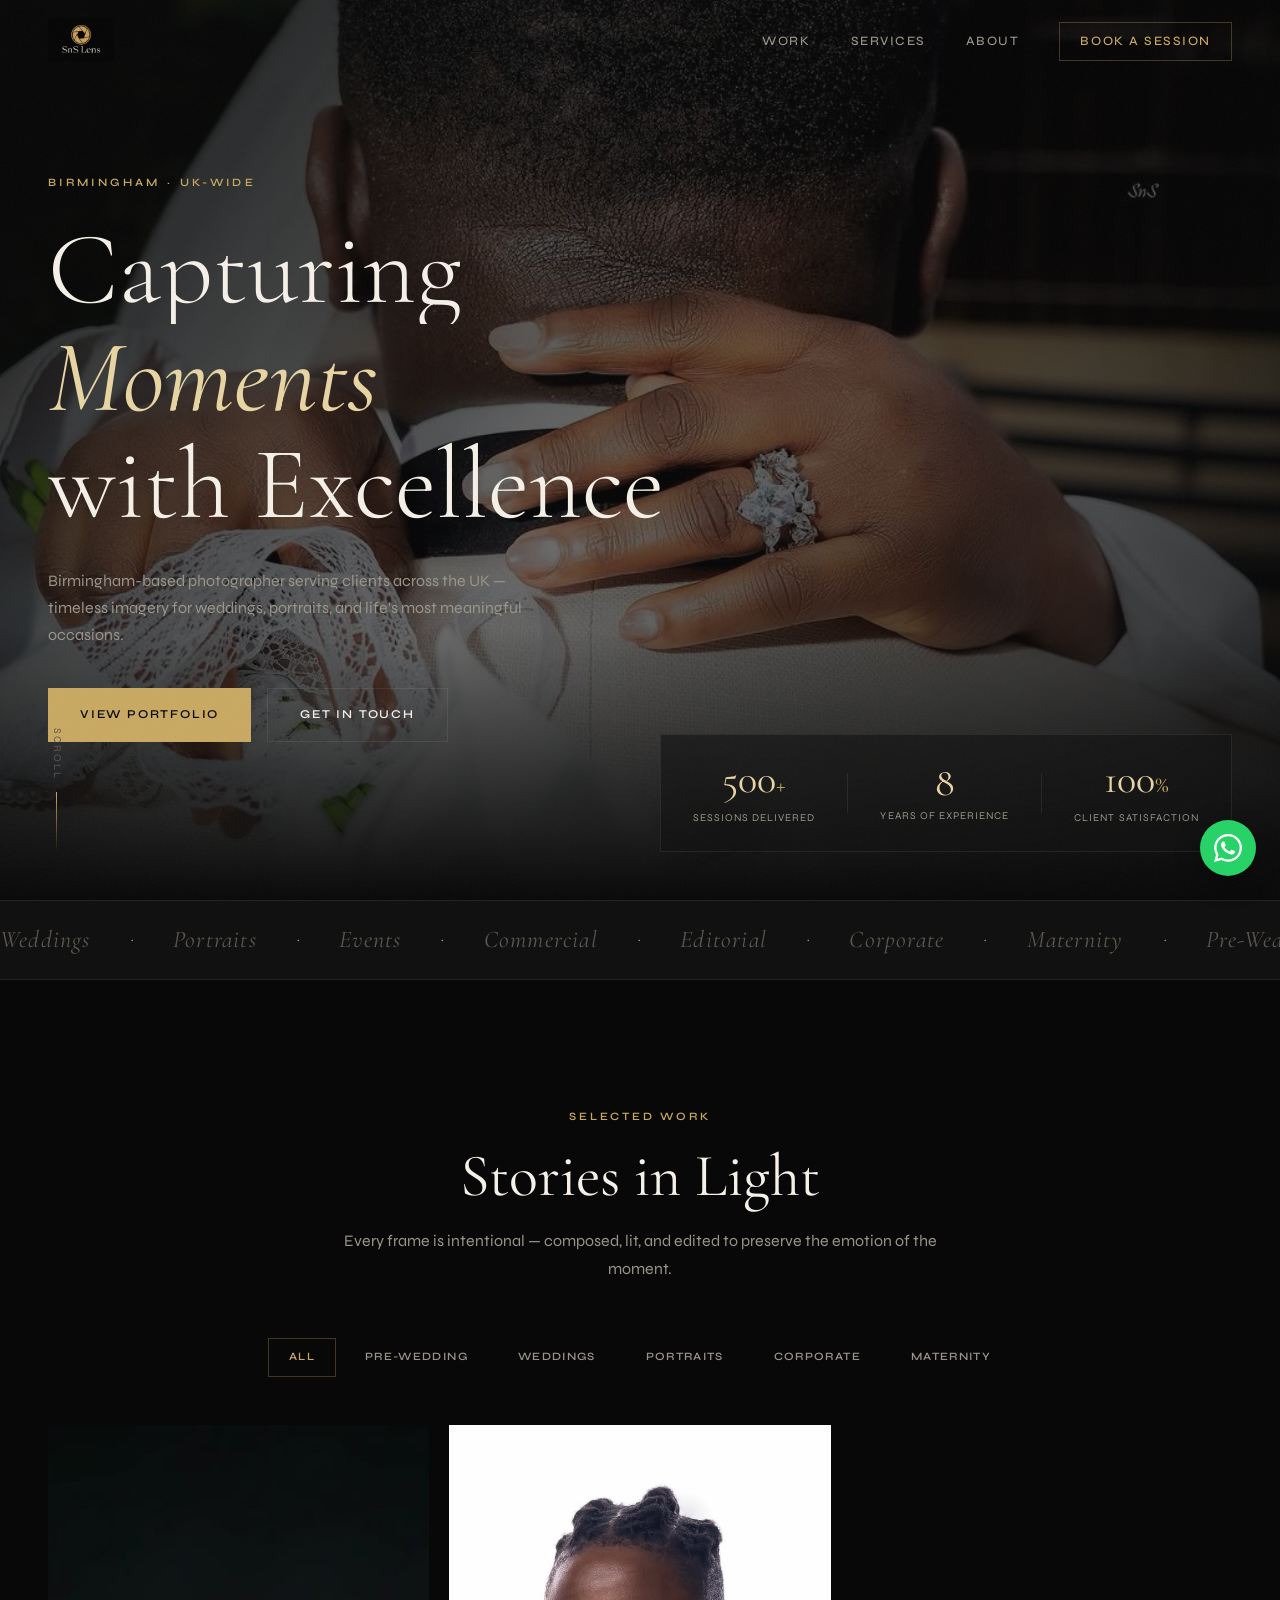
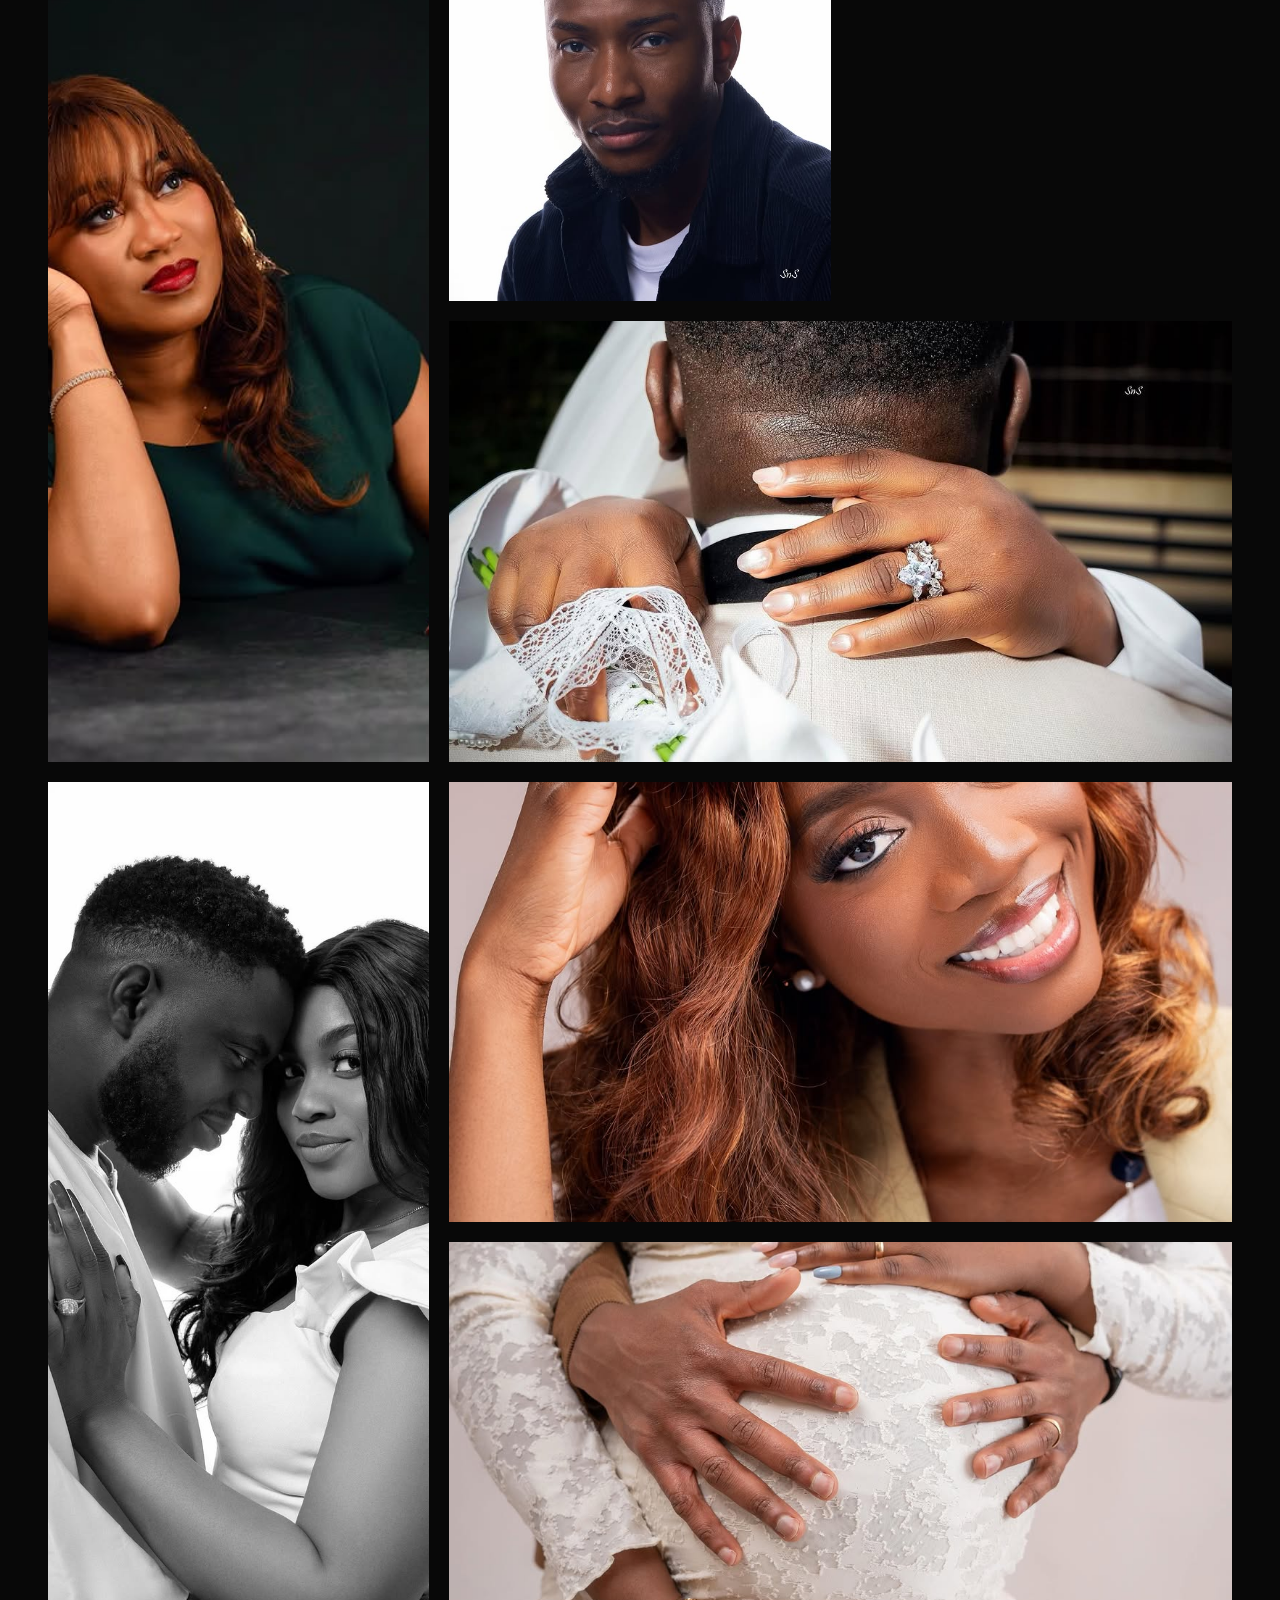
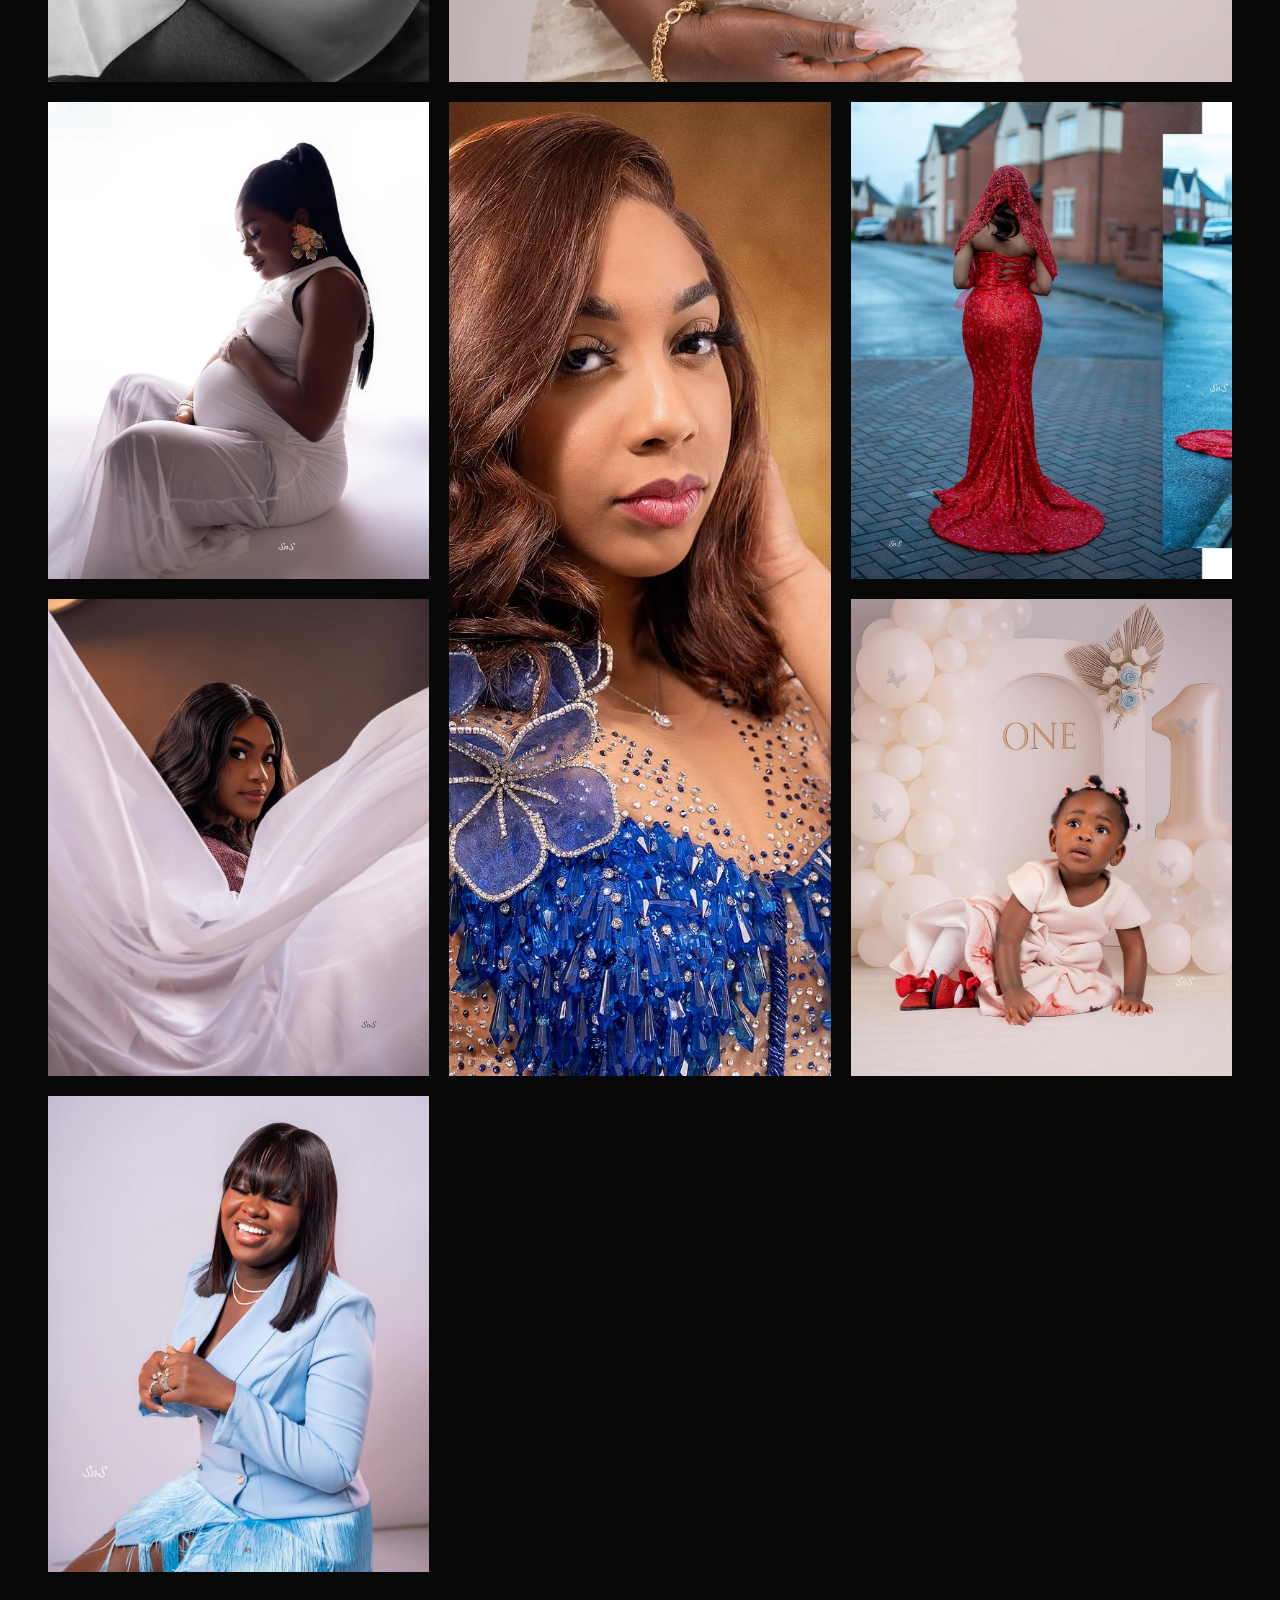
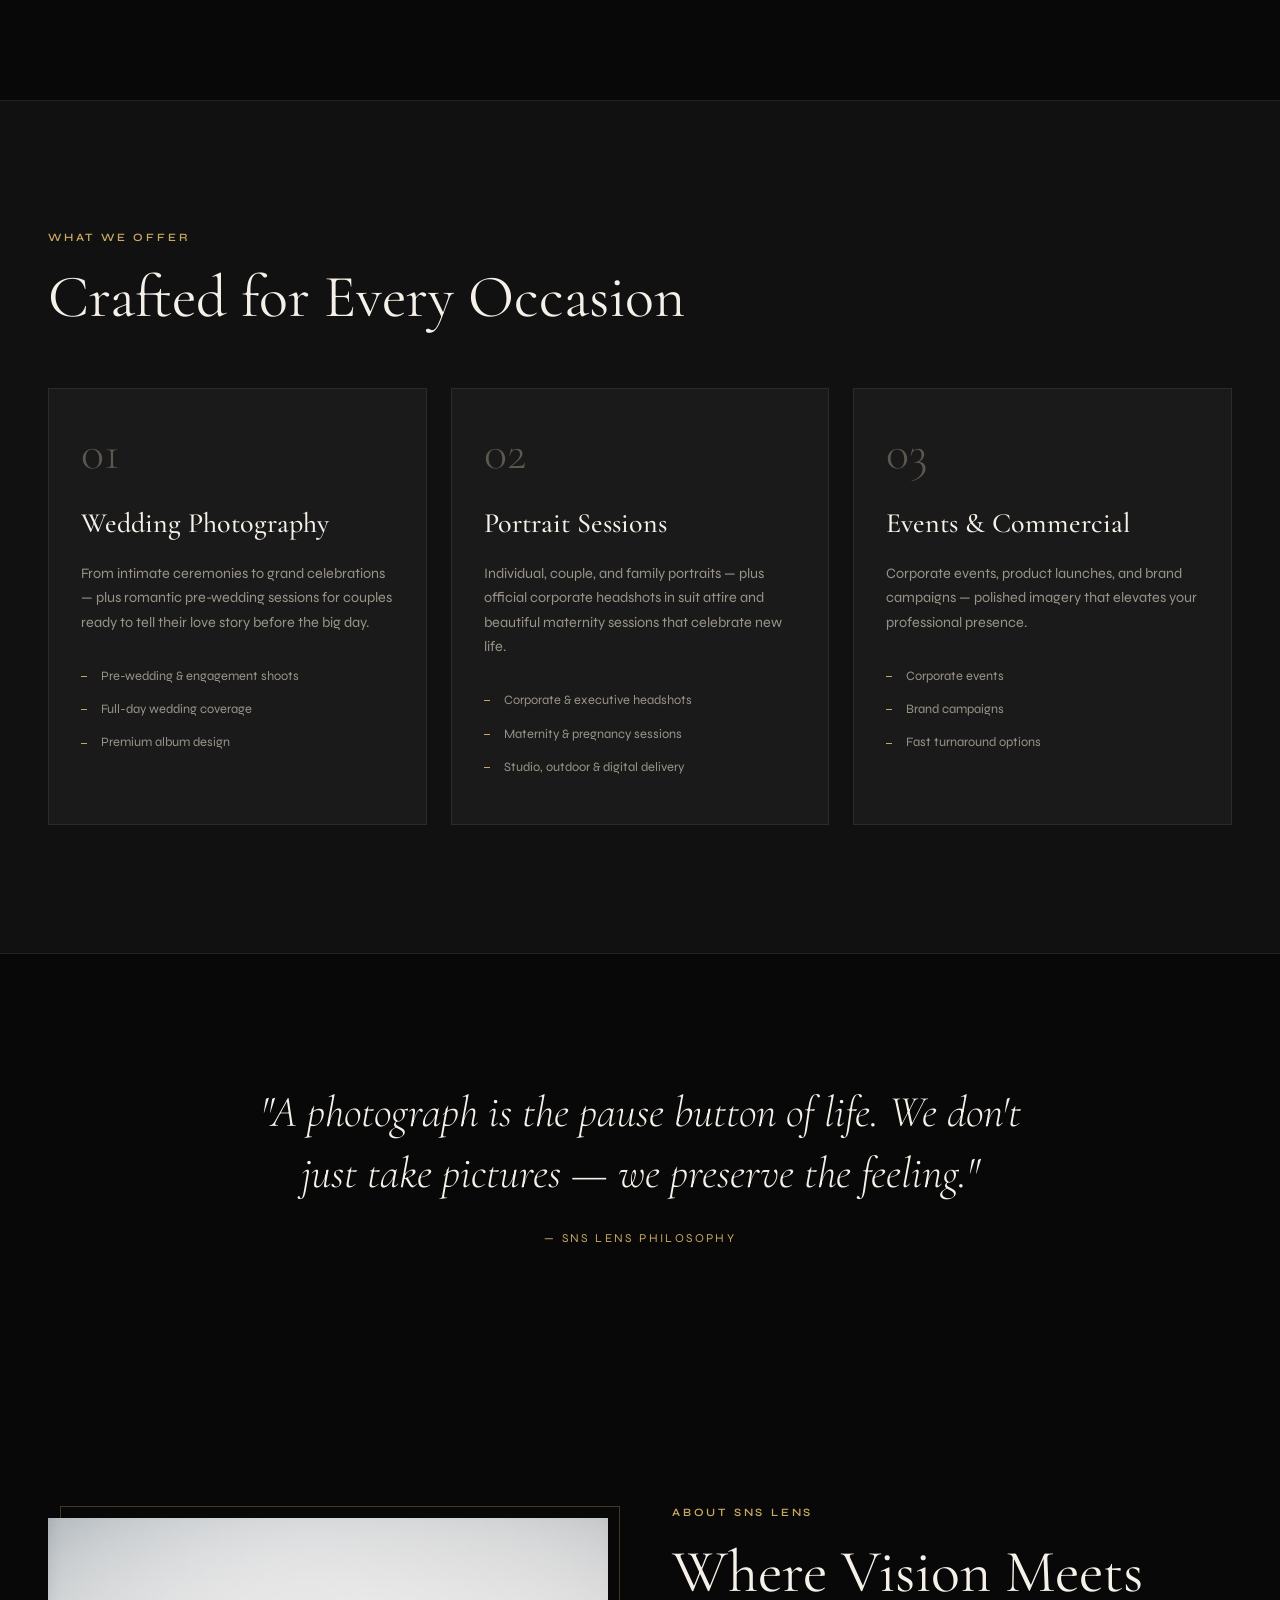
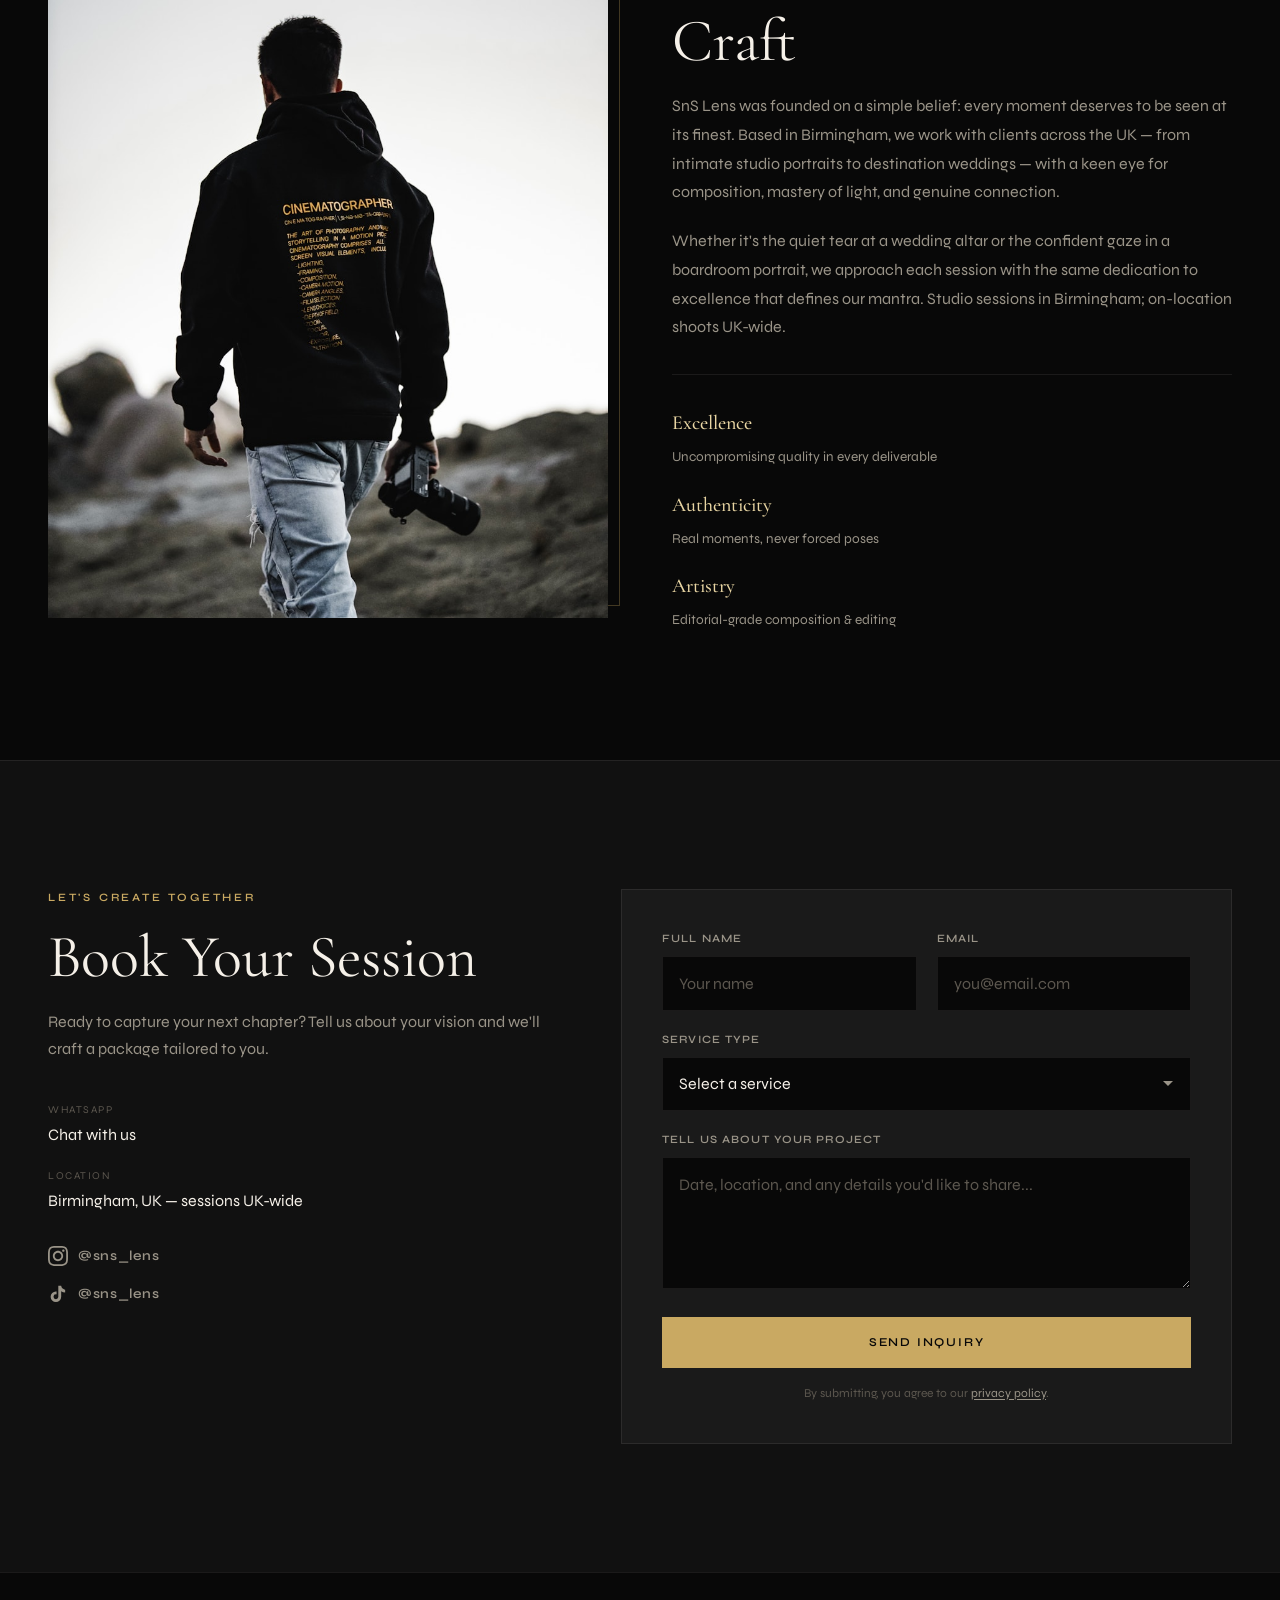
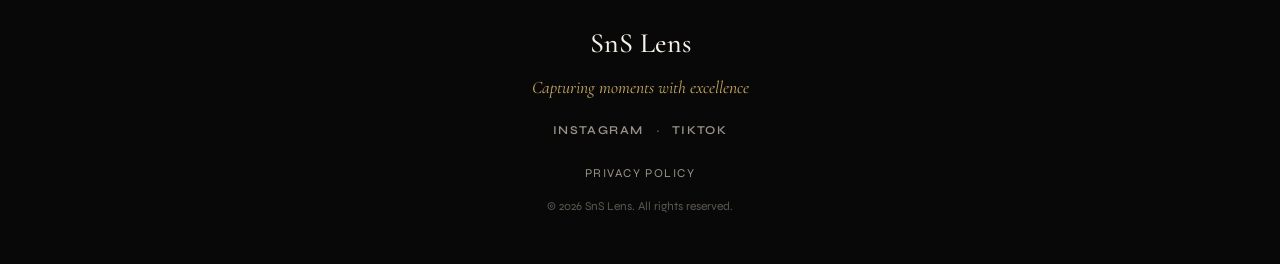
==== index.html @ e46bdf49 "Remove display email and send enquiries to two Gmail addresses. Co-authored-by: Cursor <cursoragent@" ====
<!DOCTYPE html>
<html lang="en">
<head>
  <meta charset="UTF-8" />
  <meta name="viewport" content="width=device-width, initial-scale=1.0" />
  <meta name="description" content="SnS Lens — Birmingham photographer serving clients UK-wide. Weddings, portraits, corporate headshots, maternity, and pre-wedding photography." />
  <title>SnS Lens | Birmingham &amp; UK-Wide Photography</title>
  <link rel="canonical" href="https://snslens.samokuneye.com/" />
  <link rel="icon" href="images/favicon.svg" type="image/svg+xml" />
  <link rel="icon" href="images/favicon.jpg" type="image/jpeg" sizes="32x32" />
  <link rel="apple-touch-icon" href="images/apple-touch-icon.png" />
  <meta property="og:type" content="website" />
  <meta property="og:url" content="https://snslens.samokuneye.com/" />
  <meta property="og:site_name" content="SnS Lens" />
  <meta property="og:title" content="SnS Lens | Birmingham &amp; UK-Wide Photography" />
  <meta property="og:description" content="Capturing moments with excellence. Professional wedding, portrait, corporate, and maternity photography in Birmingham and across the UK." />
  <meta property="og:image" content="https://snslens.samokuneye.com/images/portfolio/10-engagement.jpg" />
  <meta property="og:image:alt" content="Engaged couple pre-wedding session by SnS Lens" />
  <meta name="twitter:card" content="summary_large_image" />
  <meta name="twitter:title" content="SnS Lens | Birmingham &amp; UK-Wide Photography" />
  <meta name="twitter:description" content="Capturing moments with excellence. Professional photography in Birmingham and across the UK." />
  <meta name="twitter:image" content="https://snslens.samokuneye.com/images/portfolio/10-engagement.jpg" />
  <meta name="sns-whatsapp" content="447404599874" />
  <link rel="preconnect" href="https://fonts.googleapis.com" />
  <link rel="preconnect" href="https://fonts.gstatic.com" crossorigin />
  <link href="https://fonts.googleapis.com/css2?family=Cormorant+Garamond:ital,wght@0,300;0,400;0,500;0,600;1,400;1,500&family=Syne:wght@400;500;600;700&display=swap" rel="stylesheet" />
  <link rel="stylesheet" href="css/styles.css" />
</head>
<body>
  <div class="grain" aria-hidden="true"></div>
  <div class="cursor-glow" aria-hidden="true"></div>

  <header class="site-header" id="top">
    <nav class="nav" aria-label="Main navigation">
      <a href="#top" class="logo" aria-label="SnS Lens home">
        <img src="images/brand/logo.png" alt="SnS Lens" class="logo-img" width="140" height="44" />
      </a>

      <button class="nav-toggle" aria-label="Toggle menu" aria-expanded="false">
        <span></span>
        <span></span>
      </button>

      <ul class="nav-links">
        <li><a href="#work">Work</a></li>
        <li><a href="#services">Services</a></li>
        <li><a href="#about">About</a></li>
        <li><a href="#contact" class="nav-cta">Book a Session</a></li>
      </ul>
    </nav>
  </header>

  <main>
    <section class="hero" aria-labelledby="hero-heading">
      <div class="hero-bg">
        <img
          src="images/portfolio/10-engagement.jpg"
          alt=""
          class="hero-image"
          fetchpriority="high"
        />
        <div class="hero-overlay"></div>
      </div>

      <div class="hero-content">
        <p class="hero-eyebrow reveal">Birmingham · UK-Wide</p>
        <h1 id="hero-heading" class="hero-title reveal">
          <span class="hero-line">Capturing</span>
          <span class="hero-line hero-line--accent">Moments</span>
          <span class="hero-line">with Excellence</span>
        </h1>
        <p class="hero-sub reveal">
          Birmingham-based photographer serving clients across the UK — timeless imagery for weddings, portraits, and life's most meaningful occasions.
        </p>
        <div class="hero-actions reveal">
          <a href="#work" class="btn btn-primary">View Portfolio</a>
          <a href="#contact" class="btn btn-ghost">Get in Touch</a>
        </div>
      </div>

      <div class="hero-scroll" aria-hidden="true">
        <span>Scroll</span>
        <div class="scroll-line"></div>
      </div>

      <aside class="hero-stats reveal" aria-label="Studio highlights">
        <div class="stat">
          <span class="stat-number" data-count="500">0</span><span class="stat-suffix">+</span>
          <span class="stat-label">Sessions Delivered</span>
        </div>
        <div class="stat-divider"></div>
        <div class="stat">
          <span class="stat-number" data-count="8">0</span>
          <span class="stat-label">Years of Experience</span>
        </div>
        <div class="stat-divider"></div>
        <div class="stat">
          <span class="stat-number" data-count="100">0</span><span class="stat-suffix">%</span>
          <span class="stat-label">Client Satisfaction</span>
        </div>
      </aside>
    </section>

    <section class="marquee" aria-hidden="true">
      <div class="marquee-track">
        <span>Weddings</span><span class="marquee-dot">◆</span>
        <span>Portraits</span><span class="marquee-dot">◆</span>
        <span>Events</span><span class="marquee-dot">◆</span>
        <span>Commercial</span><span class="marquee-dot">◆</span>
        <span>Editorial</span><span class="marquee-dot">◆</span>
        <span>Corporate</span><span class="marquee-dot">◆</span>
        <span>Maternity</span><span class="marquee-dot">◆</span>
        <span>Pre-Wedding</span><span class="marquee-dot">◆</span>
        <span>Weddings</span><span class="marquee-dot">◆</span>
        <span>Portraits</span><span class="marquee-dot">◆</span>
        <span>Events</span><span class="marquee-dot">◆</span>
        <span>Commercial</span><span class="marquee-dot">◆</span>
        <span>Editorial</span><span class="marquee-dot">◆</span>
        <span>Corporate</span><span class="marquee-dot">◆</span>
        <span>Maternity</span><span class="marquee-dot">◆</span>
        <span>Pre-Wedding</span><span class="marquee-dot">◆</span>
      </div>
    </section>

    <section class="work" id="work" aria-labelledby="work-heading">
      <div class="section-header">
        <p class="section-eyebrow reveal">Selected Work</p>
        <h2 id="work-heading" class="section-title reveal">Stories in Light</h2>
        <p class="section-desc reveal">
          Every frame is intentional — composed, lit, and edited to preserve the emotion of the moment.
        </p>
      </div>

      <div class="gallery-filters reveal" role="tablist" aria-label="Filter gallery">
        <button class="filter-btn active" data-filter="all" role="tab" aria-selected="true">All</button>
        <button class="filter-btn" data-filter="prewedding" role="tab" aria-selected="false">Pre-Wedding</button>
        <button class="filter-btn" data-filter="wedding" role="tab" aria-selected="false">Weddings</button>
        <button class="filter-btn" data-filter="portrait" role="tab" aria-selected="false">Portraits</button>
        <button class="filter-btn" data-filter="corporate" role="tab" aria-selected="false">Corporate</button>
        <button class="filter-btn" data-filter="maternity" role="tab" aria-selected="false">Maternity</button>
      </div>

      <div class="gallery">
        <article class="gallery-item gallery-item--tall reveal" data-category="portrait">
          <img src="images/portfolio/12-jgorgeous.jpg" alt="@j.gorgeous portrait photoshoot by SnS Lens" loading="lazy" />
          <div class="gallery-caption">
            <span class="gallery-category">Portrait</span>
            <h3>Beauty Unleashed</h3>
          </div>
        </article>
        <article class="gallery-item reveal" data-category="portrait">
          <img src="images/portfolio/13-dec31-portrait.jpg" alt="Quiet confidence portrait by SnS Lens" loading="lazy" />
          <div class="gallery-caption">
            <span class="gallery-category">Portrait</span>
            <h3>Quiet Confidence</h3>
          </div>
        </article>
        <article class="gallery-item gallery-item--wide reveal" data-category="prewedding">
          <img src="images/portfolio/10-engagement.jpg" alt="Engaged couple pre-wedding session by SnS Lens" loading="lazy" />
          <div class="gallery-caption">
            <span class="gallery-category">Pre-Wedding</span>
            <h3>Together Forever</h3>
          </div>
        </article>
        <article class="gallery-item gallery-item--tall reveal" data-category="wedding">
          <img src="images/portfolio/02-anniversary.jpg" alt="Couple anniversary portrait by SnS Lens" loading="lazy" />
          <div class="gallery-caption">
            <span class="gallery-category">Wedding</span>
            <h3>The Ajiboyes</h3>
          </div>
        </article>
        <article class="gallery-item gallery-item--wide reveal" data-category="corporate">
          <img src="images/portfolio/05-corporate.jpg" alt="Corporate portrait shoot in formal suit attire" loading="lazy" />
          <div class="gallery-caption">
            <span class="gallery-category">Corporate</span>
            <h3>Yemi Laja — Corporate</h3>
          </div>
        </article>
        <article class="gallery-item gallery-item--wide reveal" data-category="maternity">
          <img src="images/portfolio/01-maternity.jpg" alt="Pregnancy maternity portrait session" loading="lazy" />
          <div class="gallery-caption">
            <span class="gallery-category">Maternity</span>
            <h3>A Precious Blessing</h3>
          </div>
        </article>
        <article class="gallery-item reveal" data-category="maternity">
          <img src="images/portfolio/08-maternity.jpg" alt="Maternity bump portrait in studio" loading="lazy" />
          <div class="gallery-caption">
            <span class="gallery-category">Maternity</span>
            <h3>Growing Love</h3>
          </div>
        </article>
        <article class="gallery-item gallery-item--tall reveal" data-category="portrait">
          <img src="images/portfolio/07-portrait.jpg" alt="Elegant portrait session by SnS Lens" loading="lazy" />
          <div class="gallery-caption">
            <span class="gallery-category">Portrait</span>
            <h3>Elegance</h3>
          </div>
        </article>
        <article class="gallery-item reveal" data-category="portrait">
          <img src="images/portfolio/09-portrait.jpg" alt="Timeless portrait in colour and style" loading="lazy" />
          <div class="gallery-caption">
            <span class="gallery-category">Portrait</span>
            <h3>Timeless Elegance</h3>
          </div>
        </article>
        <article class="gallery-item reveal" data-category="portrait">
          <img src="images/portfolio/04-birthday.jpg" alt="Birthday portrait photoshoot" loading="lazy" />
          <div class="gallery-caption">
            <span class="gallery-category">Portrait</span>
            <h3>Birthday Glow</h3>
          </div>
        </article>
        <article class="gallery-item reveal" data-category="portrait">
          <img src="images/portfolio/06-birthday.jpg" alt="Children birthday portrait session" loading="lazy" />
          <div class="gallery-caption">
            <span class="gallery-category">Portrait</span>
            <h3>Little One</h3>
          </div>
        </article>
        <article class="gallery-item reveal" data-category="portrait">
          <img src="images/portfolio/11-portrait.jpg" alt="Birthday portrait of a beautiful woman" loading="lazy" />
          <div class="gallery-caption">
            <span class="gallery-category">Portrait</span>
            <h3>Celebration</h3>
          </div>
        </article>
      </div>
    </section>

    <section class="services" id="services" aria-labelledby="services-heading">
      <div class="services-inner">
        <div class="section-header section-header--left">
          <p class="section-eyebrow reveal">What We Offer</p>
          <h2 id="services-heading" class="section-title reveal">Crafted for Every Occasion</h2>
        </div>

        <div class="services-grid">
          <article class="service-card reveal">
            <span class="service-number">01</span>
            <h3>Wedding Photography</h3>
            <p>From intimate ceremonies to grand celebrations — plus romantic pre-wedding sessions for couples ready to tell their love story before the big day.</p>
            <ul class="service-features">
              <li>Pre-wedding &amp; engagement shoots</li>
              <li>Full-day wedding coverage</li>
              <li>Premium album design</li>
            </ul>
          </article>
          <article class="service-card reveal">
            <span class="service-number">02</span>
            <h3>Portrait Sessions</h3>
            <p>Individual, couple, and family portraits — plus official corporate headshots in suit attire and beautiful maternity sessions that celebrate new life.</p>
            <ul class="service-features">
              <li>Corporate & executive headshots</li>
              <li>Maternity & pregnancy sessions</li>
              <li>Studio, outdoor & digital delivery</li>
            </ul>
          </article>
          <article class="service-card reveal">
            <span class="service-number">03</span>
            <h3>Events & Commercial</h3>
            <p>Corporate events, product launches, and brand campaigns — polished imagery that elevates your professional presence.</p>
            <ul class="service-features">
              <li>Corporate events</li>
              <li>Brand campaigns</li>
              <li>Fast turnaround options</li>
            </ul>
          </article>
        </div>
      </div>
    </section>

    <section class="quote" aria-label="Brand philosophy">
      <blockquote class="quote-block reveal">
        <p>"A photograph is the pause button of life. We don't just take pictures — we preserve the feeling."</p>
        <footer>— SnS Lens Philosophy</footer>
      </blockquote>
    </section>

    <section class="about" id="about" aria-labelledby="about-heading">
      <div class="about-grid">
        <div class="about-image reveal">
          <img src="images/about-photographer.jpg" alt="Black photographer at work with a professional camera" loading="lazy" />
          <div class="about-image-frame"></div>
        </div>
        <div class="about-content">
          <p class="section-eyebrow reveal">About SnS Lens</p>
          <h2 id="about-heading" class="section-title reveal">Where Vision Meets Craft</h2>
          <p class="about-text reveal">
            SnS Lens was founded on a simple belief: every moment deserves to be seen at its finest. Based in Birmingham, we work with clients across the UK — from intimate studio portraits to destination weddings — with a keen eye for composition, mastery of light, and genuine connection.
          </p>
          <p class="about-text reveal">
            Whether it's the quiet tear at a wedding altar or the confident gaze in a boardroom portrait, we approach each session with the same dedication to excellence that defines our mantra. Studio sessions in Birmingham; on-location shoots UK-wide.
          </p>
          <div class="about-values reveal">
            <div class="value">
              <strong>Excellence</strong>
              <span>Uncompromising quality in every deliverable</span>
            </div>
            <div class="value">
              <strong>Authenticity</strong>
              <span>Real moments, never forced poses</span>
            </div>
            <div class="value">
              <strong>Artistry</strong>
              <span>Editorial-grade composition & editing</span>
            </div>
          </div>
        </div>
      </div>
    </section>

    <section class="contact" id="contact" aria-labelledby="contact-heading">
      <div class="contact-inner">
        <div class="contact-info">
          <p class="section-eyebrow reveal">Let's Create Together</p>
          <h2 id="contact-heading" class="section-title reveal">Book Your Session</h2>
          <p class="contact-desc reveal">
            Ready to capture your next chapter? Tell us about your vision and we'll craft a package tailored to you.
          </p>

          <div class="contact-details reveal">
            <a href="#" class="contact-link contact-link--whatsapp" id="contact-whatsapp" hidden>
              <span class="contact-link-label">WhatsApp</span>
              <span>Chat with us</span>
            </a>
            <div class="contact-link">
              <span class="contact-link-label">Location</span>
              <span>Birmingham, UK — sessions UK-wide</span>
            </div>
          </div>

          <div class="social-links reveal">
            <a href="https://www.instagram.com/sns_lens?igsh=Z2hrNjRmMmFveDJs&utm_source=qr" target="_blank" rel="noopener noreferrer" aria-label="Follow SnS Lens on Instagram @sns_lens">
              <svg class="social-icon" viewBox="0 0 24 24" aria-hidden="true"><path fill="currentColor" d="M12 2.163c3.204 0 3.584.012 4.85.07 3.252.148 4.771 1.691 4.919 4.919.058 1.265.069 1.645.069 4.849 0 3.205-.012 3.584-.069 4.849-.149 3.225-1.664 4.771-4.919 4.919-1.266.058-1.644.07-4.85.07-3.204 0-3.584-.012-4.849-.07-3.26-.149-4.771-1.699-4.919-4.92-.058-1.265-.07-1.644-.07-4.849 0-3.204.013-3.583.07-4.849.149-3.227 1.664-4.771 4.919-4.919 1.266-.057 1.645-.069 4.849-.069zm0-2.163c-3.259 0-3.667.014-4.947.072-4.358.2-6.78 2.618-6.98 6.98-.059 1.281-.073 1.689-.073 4.948 0 3.259.014 3.668.072 4.948.2 4.358 2.618 6.78 6.98 6.98 1.281.058 1.689.072 4.948.072 3.259 0 3.668-.014 4.948-.072 4.354-.2 6.782-2.618 6.979-6.98.059-1.28.073-1.689.073-4.948 0-3.259-.014-3.667-.072-4.947-.196-4.354-2.617-6.78-6.979-6.98-1.281-.059-1.69-.073-4.949-.073zm0 5.838c-3.403 0-6.162 2.759-6.162 6.162s2.759 6.163 6.162 6.163 6.162-2.759 6.162-6.163c0-3.403-2.759-6.162-6.162-6.162zm0 10.162c-2.209 0-4-1.79-4-4 0-2.209 1.791-4 4-4s4 1.791 4 4c0 2.21-1.791 4-4 4zm6.406-11.845c-.796 0-1.441.645-1.441 1.44s.645 1.44 1.441 1.44c.795 0 1.439-.645 1.439-1.44s-.644-1.44-1.439-1.44z"/></svg>
              @sns_lens
            </a>
            <a href="https://www.tiktok.com/@sns_lens?_r=1&_t=ZN-974JY7lUpfy" target="_blank" rel="noopener noreferrer" aria-label="Follow SnS Lens on TikTok @sns_lens">
              <svg class="social-icon" viewBox="0 0 24 24" aria-hidden="true"><path fill="currentColor" d="M19.59 6.69a4.83 4.83 0 0 1-3.77-4.25V2h-3.45v13.67a2.89 2.89 0 0 1-2.88 2.5 2.89 2.89 0 0 1-2.89-2.89 2.89 2.89 0 0 1 2.89-2.89c.28 0 .54.04.79.1V9.01a6.27 6.27 0 0 0-.79-.05 6.34 6.34 0 0 0-6.34 6.34 6.34 6.34 0 0 0 6.34 6.34 6.34 6.34 0 0 0 6.33-6.34V8.69a8.16 8.16 0 0 0 4.77 1.52V6.76a4.85 4.85 0 0 1-1-.07z"/></svg>
              @sns_lens
            </a>
          </div>
        </div>

        <form
          class="contact-form reveal"
          id="contact-form"
          action="https://formsubmit.co/sammydgreat13@gmail.com,adetolasamson27@gmail.com"
          method="POST"
          novalidate
        >
          <input type="hidden" name="_subject" value="New SnS Lens enquiry" />
          <input type="hidden" name="_captcha" value="false" />
          <input type="hidden" name="_template" value="table" />
          <input type="text" name="_honey" style="display:none" tabindex="-1" autocomplete="off" />
          <div class="form-row">
            <div class="form-group">
              <label for="name">Full Name</label>
              <input type="text" id="name" name="name" required autocomplete="name" placeholder="Your name" />
            </div>
            <div class="form-group">
              <label for="email">Email</label>
              <input type="email" id="email" name="email" required autocomplete="email" placeholder="you@email.com" />
            </div>
          </div>
          <div class="form-group">
            <label for="service">Service Type</label>
            <select id="service" name="service" required>
              <option value="" disabled selected>Select a service</option>
              <option value="prewedding">Pre-Wedding / Engagement</option>
              <option value="wedding">Wedding Photography</option>
              <option value="portrait">Portrait Session</option>
              <option value="corporate">Corporate / Headshots</option>
              <option value="maternity">Maternity Session</option>
              <option value="event">Event / Commercial</option>
              <option value="other">Other</option>
            </select>
          </div>
          <div class="form-group">
            <label for="message">Tell us about your project</label>
            <textarea id="message" name="message" rows="4" required placeholder="Date, location, and any details you'd like to share..."></textarea>
          </div>
          <button type="submit" class="btn btn-primary btn-full">
            <span class="btn-text">Send Inquiry</span>
            <span class="btn-loading" aria-hidden="true">Sending...</span>
          </button>
          <p class="form-error" id="form-error" role="alert" hidden>
            Something went wrong. Please try again or message us on WhatsApp.
          </p>
          <p class="form-success" id="form-success" role="status" hidden>
            Thank you! We'll be in touch within 24 hours.
          </p>
          <p class="form-privacy">
            By submitting, you agree to our <a href="privacy.html">privacy policy</a>.
          </p>
        </form>
      </div>
    </section>
  </main>

  <footer class="site-footer">
    <div class="footer-inner">
      <a href="#top" class="footer-logo">SnS Lens</a>
      <p class="footer-mantra">Capturing moments with excellence</p>
      <div class="footer-social">
        <a href="https://www.instagram.com/sns_lens?igsh=Z2hrNjRmMmFveDJs&utm_source=qr" target="_blank" rel="noopener noreferrer">Instagram</a>
        <span class="footer-social-dot" aria-hidden="true">·</span>
        <a href="https://www.tiktok.com/@sns_lens?_r=1&_t=ZN-974JY7lUpfy" target="_blank" rel="noopener noreferrer">TikTok</a>
      </div>
      <p class="footer-legal">
        <a href="privacy.html">Privacy Policy</a>
      </p>
      <p class="footer-copy">&copy; <span id="year"></span> SnS Lens. All rights reserved.</p>
    </div>
  </footer>

  <a
    href="#"
    class="whatsapp-float"
    id="whatsapp-float"
    target="_blank"
    rel="noopener noreferrer"
    aria-label="Chat on WhatsApp"
    hidden
  >
    <svg viewBox="0 0 24 24" aria-hidden="true"><path fill="currentColor" d="M17.472 14.382c-.297-.149-1.758-.867-2.03-.967-.273-.099-.471-.148-.67.15-.197.297-.767.966-.94 1.164-.173.199-.347.223-.644.075-.297-.15-1.255-.463-2.39-1.475-.883-.788-1.48-1.761-1.653-2.059-.173-.297-.018-.458.13-.606.134-.133.298-.347.446-.52.149-.174.198-.298.298-.497.099-.198.05-.371-.025-.52-.075-.149-.669-1.612-.916-2.207-.242-.579-.487-.5-.669-.51-.173-.008-.371-.01-.57-.01-.198 0-.52.074-.792.372-.272.297-1.04 1.016-1.04 2.479 0 1.462 1.065 2.875 1.213 3.074.149.198 2.096 3.2 5.077 4.487.709.306 1.262.489 1.694.625.712.227 1.36.195 1.871.118.571-.085 1.758-.719 2.006-1.413.248-.694.248-1.289.173-1.413-.074-.124-.272-.198-.57-.347m-5.421 7.403h-.004a9.87 9.87 0 0 1-5.031-1.378l-.361-.214-3.741.982.998-3.648-.235-.374a9.86 9.86 0 0 1-1.51-5.26c.001-5.45 4.436-9.884 9.888-9.884 2.64 0 5.122 1.03 6.988 2.898a9.825 9.825 0 0 1 2.893 6.994c-.003 5.45-4.435 9.884-9.885 9.884m8.413-18.297A11.815 11.815 0 0 0 12.05 0C5.495 0 .16 5.335.157 11.892c0 2.096.547 4.142 1.588 5.945L.057 24l6.305-1.654a11.882 11.882 0 0 0 5.683 1.448h.005c6.554 0 11.89-5.335 11.893-11.893a11.821 11.821 0 0 0-3.48-8.413z"/></svg>
  </a>

  <script src="js/main.js"></script>
</body>
</html>
---- css/styles.css ----
/* ─── SnS Lens — Editorial Photography UI ─── */

:root {
  --bg-deep: #080808;
  --bg-surface: #111111;
  --bg-elevated: #1a1a1a;
  --text-primary: #f5f0e8;
  --text-muted: #9a9488;
  --text-faint: #5c574f;
  --accent: #c9a962;
  --accent-light: #e8d5a3;
  --accent-glow: rgba(201, 169, 98, 0.25);
  --border: rgba(245, 240, 232, 0.08);
  --border-accent: rgba(201, 169, 98, 0.3);

  --font-display: "Cormorant Garamond", Georgia, serif;
  --font-body: "Syne", system-ui, sans-serif;

  --ease-out-expo: cubic-bezier(0.16, 1, 0.3, 1);
  --ease-in-out: cubic-bezier(0.65, 0, 0.35, 1);

  --header-height: 80px;
  --section-pad: clamp(4rem, 10vw, 8rem);
  --content-max: 1280px;
}

*, *::before, *::after {
  box-sizing: border-box;
  margin: 0;
  padding: 0;
}

html {
  scroll-behavior: smooth;
  -webkit-font-smoothing: antialiased;
}

body {
  font-family: var(--font-body);
  background: var(--bg-deep);
  color: var(--text-primary);
  line-height: 1.6;
  overflow-x: hidden;
}

img {
  display: block;
  max-width: 100%;
  height: auto;
}

a {
  color: inherit;
  text-decoration: none;
}

ul {
  list-style: none;
}

button, input, select, textarea {
  font: inherit;
  color: inherit;
  border: none;
  background: none;
}

/* ─── Texture & Atmosphere ─── */

.grain {
  position: fixed;
  inset: 0;
  z-index: 9999;
  pointer-events: none;
  opacity: 0.04;
  background-image: url("data:image/svg+xml,%3Csvg viewBox='0 0 256 256' xmlns='http://www.w3.org/2000/svg'%3E%3Cfilter id='n'%3E%3CfeTurbulence type='fractalNoise' baseFrequency='0.85' numOctaves='4' stitchTiles='stitch'/%3E%3C/filter%3E%3Crect width='100%25' height='100%25' filter='url(%23n)'/%3E%3C/svg%3E");
  background-repeat: repeat;
  background-size: 180px;
}

.cursor-glow {
  position: fixed;
  width: 400px;
  height: 400px;
  border-radius: 50%;
  background: radial-gradient(circle, var(--accent-glow) 0%, transparent 70%);
  pointer-events: none;
  z-index: 0;
  transform: translate(-50%, -50%);
  opacity: 0;
  transition: opacity 0.4s ease;
}

body:hover .cursor-glow {
  opacity: 1;
}

/* ─── Header ─── */

.site-header {
  position: fixed;
  top: 0;
  left: 0;
  right: 0;
  z-index: 100;
  height: var(--header-height);
  transition: background 0.4s var(--ease-out-expo), backdrop-filter 0.4s;
}

.site-header.scrolled {
  background: rgba(8, 8, 8, 0.85);
  backdrop-filter: blur(20px);
  border-bottom: 1px solid var(--border);
}

.nav {
  display: flex;
  align-items: center;
  justify-content: space-between;
  max-width: var(--content-max);
  margin: 0 auto;
  padding: 0 clamp(1.5rem, 4vw, 3rem);
  height: 100%;
}

.logo {
  display: flex;
  align-items: center;
  gap: 0.75rem;
  z-index: 101;
}

.logo-img {
  height: 44px;
  width: auto;
  display: block;
}

.logo-mark {
  width: 36px;
  height: 36px;
  color: var(--accent);
}

.logo-mark svg {
  width: 100%;
  height: 100%;
}

.logo-text {
  display: flex;
  flex-direction: column;
  line-height: 1.1;
}

.logo-name {
  font-family: var(--font-display);
  font-size: 1.35rem;
  font-weight: 500;
  letter-spacing: 0.02em;
}

.logo-tag {
  font-size: 0.65rem;
  text-transform: uppercase;
  letter-spacing: 0.2em;
  color: var(--text-muted);
}

.nav-links {
  display: flex;
  align-items: center;
  gap: 2.5rem;
}

.nav-links a {
  font-size: 0.8rem;
  font-weight: 500;
  text-transform: uppercase;
  letter-spacing: 0.12em;
  color: var(--text-muted);
  transition: color 0.3s ease;
  position: relative;
}

.nav-links a::after {
  content: "";
  position: absolute;
  bottom: -4px;
  left: 0;
  width: 0;
  height: 1px;
  background: var(--accent);
  transition: width 0.3s var(--ease-out-expo);
}

.nav-links a:hover {
  color: var(--text-primary);
}

.nav-links a:hover::after {
  width: 100%;
}

.nav-cta {
  padding: 0.65rem 1.25rem !important;
  border: 1px solid var(--border-accent) !important;
  color: var(--accent) !important;
  transition: background 0.3s, color 0.3s !important;
}

.nav-cta::after {
  display: none !important;
}

.nav-cta:hover {
  background: var(--accent) !important;
  color: var(--bg-deep) !important;
}

.nav-toggle {
  display: none;
  flex-direction: column;
  gap: 6px;
  width: 28px;
  cursor: pointer;
  z-index: 101;
}

.nav-toggle span {
  display: block;
  height: 1.5px;
  background: var(--text-primary);
  transition: transform 0.3s, opacity 0.3s;
}

.nav-toggle.active span:first-child {
  transform: translateY(3.75px) rotate(45deg);
}

.nav-toggle.active span:last-child {
  transform: translateY(-3.75px) rotate(-45deg);
}

/* ─── Buttons ─── */

.btn {
  display: inline-flex;
  align-items: center;
  justify-content: center;
  padding: 1rem 2rem;
  font-size: 0.75rem;
  font-weight: 600;
  text-transform: uppercase;
  letter-spacing: 0.15em;
  cursor: pointer;
  transition: all 0.35s var(--ease-out-expo);
}

.btn-primary {
  background: var(--accent);
  color: var(--bg-deep);
}

.btn-primary:hover {
  background: var(--accent-light);
  transform: translateY(-2px);
  box-shadow: 0 12px 40px var(--accent-glow);
}

.btn-ghost {
  border: 1px solid var(--border);
  color: var(--text-primary);
}

.btn-ghost:hover {
  border-color: var(--text-muted);
  background: rgba(245, 240, 232, 0.05);
}

.btn-full {
  width: 100%;
}

.btn-loading {
  display: none;
}

.btn.loading .btn-text {
  display: none;
}

.btn.loading .btn-loading {
  display: inline;
}

/* ─── Hero ─── */

.hero {
  position: relative;
  min-height: 100vh;
  display: flex;
  align-items: center;
  padding: var(--header-height) clamp(1.5rem, 4vw, 3rem) 4rem;
  overflow: hidden;
}

.hero-bg {
  position: absolute;
  inset: 0;
  z-index: 0;
}

.hero-image {
  width: 100%;
  height: 100%;
  object-fit: cover;
  transform: scale(1.05);
  animation: heroZoom 20s var(--ease-in-out) infinite alternate;
}

@keyframes heroZoom {
  from { transform: scale(1.05); }
  to { transform: scale(1.12); }
}

.hero-overlay {
  position: absolute;
  inset: 0;
  background:
    linear-gradient(135deg, rgba(8, 8, 8, 0.92) 0%, rgba(8, 8, 8, 0.6) 50%, rgba(8, 8, 8, 0.85) 100%),
    linear-gradient(to top, var(--bg-deep) 0%, transparent 30%);
}

.hero-content {
  position: relative;
  z-index: 2;
  max-width: var(--content-max);
  margin: 0 auto;
  width: 100%;
}

.hero-eyebrow {
  font-size: 0.7rem;
  font-weight: 600;
  text-transform: uppercase;
  letter-spacing: 0.3em;
  color: var(--accent);
  margin-bottom: 1.5rem;
}

.hero-title {
  font-family: var(--font-display);
  font-weight: 300;
  line-height: 1.05;
  margin-bottom: 1.75rem;
}

.hero-line {
  display: block;
  font-size: clamp(3rem, 8vw, 6.5rem);
  overflow: hidden;
}

.hero-line--accent {
  font-style: italic;
  color: var(--accent-light);
  font-weight: 400;
}

.hero-sub {
  max-width: 480px;
  font-size: 1rem;
  color: var(--text-muted);
  margin-bottom: 2.5rem;
  line-height: 1.7;
}

.hero-actions {
  display: flex;
  flex-wrap: wrap;
  gap: 1rem;
}

.hero-scroll {
  position: absolute;
  bottom: 3rem;
  left: clamp(1.5rem, 4vw, 3rem);
  display: flex;
  flex-direction: column;
  align-items: center;
  gap: 0.75rem;
  z-index: 2;
}

.hero-scroll span {
  font-size: 0.65rem;
  text-transform: uppercase;
  letter-spacing: 0.2em;
  color: var(--text-faint);
  writing-mode: vertical-rl;
}

.scroll-line {
  width: 1px;
  height: 60px;
  background: linear-gradient(to bottom, var(--accent), transparent);
  animation: scrollPulse 2s ease-in-out infinite;
}

@keyframes scrollPulse {
  0%, 100% { opacity: 0.3; transform: scaleY(0.6); transform-origin: top; }
  50% { opacity: 1; transform: scaleY(1); }
}

.hero-stats {
  position: absolute;
  bottom: 3rem;
  right: clamp(1.5rem, 4vw, 3rem);
  display: flex;
  align-items: center;
  gap: 2rem;
  z-index: 2;
  padding: 1.5rem 2rem;
  background: rgba(17, 17, 17, 0.6);
  backdrop-filter: blur(12px);
  border: 1px solid var(--border);
}

.stat {
  text-align: center;
}

.stat-number {
  font-family: var(--font-display);
  font-size: 2.5rem;
  font-weight: 400;
  color: var(--accent-light);
  line-height: 1;
}

.stat-suffix {
  font-family: var(--font-display);
  font-size: 1.5rem;
  color: var(--accent);
}

.stat-label {
  display: block;
  font-size: 0.65rem;
  text-transform: uppercase;
  letter-spacing: 0.1em;
  color: var(--text-muted);
  margin-top: 0.35rem;
}

.stat-divider {
  width: 1px;
  height: 40px;
  background: var(--border);
}

/* ─── Marquee ─── */

.marquee {
  padding: 1.25rem 0;
  border-block: 1px solid var(--border);
  overflow: hidden;
  background: var(--bg-surface);
}

.marquee-track {
  display: flex;
  align-items: center;
  gap: 2.5rem;
  white-space: nowrap;
  animation: marquee 30s linear infinite;
  width: max-content;
}

.marquee-track span {
  font-family: var(--font-display);
  font-size: 1.5rem;
  font-style: italic;
  color: var(--text-faint);
  letter-spacing: 0.05em;
}

.marquee-dot {
  font-size: 0.5rem !important;
  color: var(--accent) !important;
  font-style: normal !important;
}

@keyframes marquee {
  from { transform: translateX(0); }
  to { transform: translateX(-50%); }
}

/* ─── Sections ─── */

.section-header {
  text-align: center;
  max-width: 640px;
  margin: 0 auto 3.5rem;
}

.section-header--left {
  text-align: left;
  margin-left: 0;
  margin-right: 0;
}

.section-eyebrow {
  font-size: 0.7rem;
  font-weight: 600;
  text-transform: uppercase;
  letter-spacing: 0.25em;
  color: var(--accent);
  margin-bottom: 1rem;
}

.section-title {
  font-family: var(--font-display);
  font-size: clamp(2.5rem, 5vw, 3.75rem);
  font-weight: 400;
  line-height: 1.15;
  margin-bottom: 1rem;
}

.section-desc {
  color: var(--text-muted);
  font-size: 1rem;
  line-height: 1.7;
}

/* ─── Gallery ─── */

.work {
  padding: var(--section-pad) clamp(1.5rem, 4vw, 3rem);
  max-width: var(--content-max);
  margin: 0 auto;
}

.gallery-filters {
  display: flex;
  justify-content: center;
  gap: 0.5rem;
  margin-bottom: 3rem;
  flex-wrap: wrap;
}

.filter-btn {
  padding: 0.6rem 1.25rem;
  font-size: 0.7rem;
  font-weight: 600;
  text-transform: uppercase;
  letter-spacing: 0.12em;
  color: var(--text-muted);
  border: 1px solid transparent;
  cursor: pointer;
  transition: all 0.3s ease;
}

.filter-btn:hover {
  color: var(--text-primary);
}

.filter-btn.active {
  color: var(--accent);
  border-color: var(--border-accent);
}

.gallery {
  display: grid;
  grid-template-columns: repeat(12, 1fr);
  gap: 1.25rem;
}

.gallery-item {
  position: relative;
  overflow: hidden;
  grid-column: span 4;
  aspect-ratio: 4 / 5;
  cursor: pointer;
}

.gallery-item--tall {
  grid-row: span 2;
  aspect-ratio: auto;
}

.gallery-item--wide {
  grid-column: span 8;
  aspect-ratio: 16 / 9;
}

.gallery-item img {
  width: 100%;
  height: 100%;
  object-fit: cover;
  transition: transform 0.7s var(--ease-out-expo), filter 0.5s ease;
}

.gallery-item:hover img {
  transform: scale(1.06);
  filter: brightness(0.85);
}

.gallery-caption {
  position: absolute;
  inset: 0;
  display: flex;
  flex-direction: column;
  justify-content: flex-end;
  padding: 1.5rem;
  background: linear-gradient(to top, rgba(8, 8, 8, 0.9) 0%, transparent 60%);
  opacity: 0;
  transform: translateY(12px);
  transition: opacity 0.4s ease, transform 0.4s var(--ease-out-expo);
}

.gallery-item:hover .gallery-caption {
  opacity: 1;
  transform: translateY(0);
}

.gallery-category {
  font-size: 0.65rem;
  text-transform: uppercase;
  letter-spacing: 0.15em;
  color: var(--accent);
  margin-bottom: 0.35rem;
}

.gallery-caption h3 {
  font-family: var(--font-display);
  font-size: 1.5rem;
  font-weight: 400;
}

.gallery-item.hidden {
  display: none;
}

/* ─── Services ─── */

.services {
  padding: var(--section-pad) clamp(1.5rem, 4vw, 3rem);
  background: var(--bg-surface);
  border-block: 1px solid var(--border);
}

.services-inner {
  max-width: var(--content-max);
  margin: 0 auto;
}

.services-grid {
  display: grid;
  grid-template-columns: repeat(3, 1fr);
  gap: 1.5rem;
}

.service-card {
  padding: 2.5rem 2rem;
  background: var(--bg-elevated);
  border: 1px solid var(--border);
  transition: border-color 0.4s, transform 0.4s var(--ease-out-expo);
}

.service-card:hover {
  border-color: var(--border-accent);
  transform: translateY(-4px);
}

.service-number {
  font-family: var(--font-display);
  font-size: 3rem;
  font-weight: 300;
  color: var(--text-faint);
  line-height: 1;
  margin-bottom: 1.5rem;
  display: block;
}

.service-card h3 {
  font-family: var(--font-display);
  font-size: 1.75rem;
  font-weight: 500;
  margin-bottom: 1rem;
}

.service-card p {
  color: var(--text-muted);
  font-size: 0.9rem;
  line-height: 1.7;
  margin-bottom: 1.5rem;
}

.service-features li {
  font-size: 0.8rem;
  color: var(--text-muted);
  padding: 0.4rem 0;
  padding-left: 1.25rem;
  position: relative;
}

.service-features li::before {
  content: "";
  position: absolute;
  left: 0;
  top: 50%;
  width: 6px;
  height: 1px;
  background: var(--accent);
}

/* ─── Quote ─── */

.quote {
  padding: var(--section-pad) clamp(1.5rem, 4vw, 3rem);
  text-align: center;
}

.quote-block {
  max-width: 800px;
  margin: 0 auto;
}

.quote-block p {
  font-family: var(--font-display);
  font-size: clamp(1.75rem, 4vw, 2.75rem);
  font-weight: 300;
  font-style: italic;
  line-height: 1.4;
  color: var(--text-primary);
  margin-bottom: 1.5rem;
}

.quote-block footer {
  font-size: 0.75rem;
  text-transform: uppercase;
  letter-spacing: 0.2em;
  color: var(--accent);
}

/* ─── About ─── */

.about {
  padding: var(--section-pad) clamp(1.5rem, 4vw, 3rem);
  max-width: var(--content-max);
  margin: 0 auto;
}

.about-grid {
  display: grid;
  grid-template-columns: 1fr 1fr;
  gap: 4rem;
  align-items: center;
}

.about-image {
  position: relative;
}

.about-image img {
  width: 100%;
  aspect-ratio: 4 / 5;
  object-fit: cover;
  object-position: center 20%;
  background: var(--bg-elevated);
}

.about-image-frame {
  position: absolute;
  inset: -12px -12px 12px 12px;
  border: 1px solid var(--border-accent);
  pointer-events: none;
  z-index: -1;
}

.about-text {
  color: var(--text-muted);
  margin-bottom: 1.25rem;
  line-height: 1.8;
}

.about-values {
  display: flex;
  flex-direction: column;
  gap: 1.25rem;
  margin-top: 2rem;
  padding-top: 2rem;
  border-top: 1px solid var(--border);
}

.value strong {
  display: block;
  font-family: var(--font-display);
  font-size: 1.25rem;
  font-weight: 500;
  color: var(--accent-light);
  margin-bottom: 0.25rem;
}

.value span {
  font-size: 0.85rem;
  color: var(--text-muted);
}

/* ─── Contact ─── */

.contact {
  padding: var(--section-pad) clamp(1.5rem, 4vw, 3rem);
  background: var(--bg-surface);
  border-top: 1px solid var(--border);
}

.contact-inner {
  max-width: var(--content-max);
  margin: 0 auto;
  display: grid;
  grid-template-columns: 1fr 1.2fr;
  gap: 4rem;
  align-items: start;
}

.contact-desc {
  color: var(--text-muted);
  margin-bottom: 2.5rem;
  line-height: 1.7;
}

.contact-details {
  display: flex;
  flex-direction: column;
  gap: 1.25rem;
  margin-bottom: 2rem;
}

.contact-link {
  display: flex;
  flex-direction: column;
  gap: 0.2rem;
  transition: color 0.3s;
}

a.contact-link:hover {
  color: var(--accent);
}

.contact-link-label {
  font-size: 0.65rem;
  text-transform: uppercase;
  letter-spacing: 0.15em;
  color: var(--text-faint);
}

.social-links {
  display: flex;
  flex-direction: column;
  gap: 1rem;
}

.social-links a {
  display: inline-flex;
  align-items: center;
  gap: 0.65rem;
  font-size: 0.85rem;
  font-weight: 600;
  letter-spacing: 0.04em;
  color: var(--text-muted);
  transition: color 0.3s, transform 0.3s var(--ease-out-expo);
}

.social-links a:hover {
  color: var(--accent-light);
  transform: translateX(4px);
}

.social-icon {
  width: 20px;
  height: 20px;
  flex-shrink: 0;
}

.contact-form {
  padding: 2.5rem;
  background: var(--bg-elevated);
  border: 1px solid var(--border);
}

.form-row {
  display: grid;
  grid-template-columns: 1fr 1fr;
  gap: 1.25rem;
}

.form-group {
  margin-bottom: 1.25rem;
}

.form-group label {
  display: block;
  font-size: 0.7rem;
  font-weight: 600;
  text-transform: uppercase;
  letter-spacing: 0.1em;
  color: var(--text-muted);
  margin-bottom: 0.5rem;
}

.form-group input,
.form-group select,
.form-group textarea {
  width: 100%;
  padding: 0.85rem 1rem;
  background: var(--bg-deep);
  border: 1px solid var(--border);
  transition: border-color 0.3s;
}

.form-group input:focus,
.form-group select:focus,
.form-group textarea:focus {
  outline: none;
  border-color: var(--border-accent);
}

.form-group input::placeholder,
.form-group textarea::placeholder {
  color: var(--text-faint);
}

.form-group select {
  cursor: pointer;
  appearance: none;
  background-image: url("data:image/svg+xml,%3Csvg xmlns='http://www.w3.org/2000/svg' width='12' height='8' viewBox='0 0 12 8'%3E%3Cpath fill='%239a9488' d='M1 1l5 5 5-5'/%3E%3C/svg%3E");
  background-repeat: no-repeat;
  background-position: right 1rem center;
}

.form-group textarea {
  resize: vertical;
  min-height: 120px;
}

.form-success {
  margin-top: 1rem;
  text-align: center;
  color: var(--accent);
  font-size: 0.9rem;
}

.form-error {
  margin-top: 1rem;
  text-align: center;
  color: #e8a0a0;
  font-size: 0.9rem;
}

.form-privacy {
  margin-top: 1rem;
  font-size: 0.75rem;
  color: var(--text-faint);
  text-align: center;
}

.form-privacy a {
  color: var(--text-muted);
  text-decoration: underline;
  text-underline-offset: 2px;
}

.form-privacy a:hover {
  color: var(--accent);
}

/* ─── WhatsApp float ─── */

.whatsapp-float {
  position: fixed;
  right: clamp(1rem, 3vw, 1.5rem);
  bottom: clamp(1rem, 3vw, 1.5rem);
  z-index: 9000;
  width: 56px;
  height: 56px;
  display: flex;
  align-items: center;
  justify-content: center;
  background: #25d366;
  color: #fff;
  border-radius: 50%;
  box-shadow: 0 8px 24px rgba(0, 0, 0, 0.35);
  transition: transform 0.3s var(--ease-out-expo), box-shadow 0.3s;
}

.whatsapp-float svg {
  width: 28px;
  height: 28px;
}

.whatsapp-float:hover {
  transform: scale(1.06);
  box-shadow: 0 12px 28px rgba(37, 211, 102, 0.35);
}

.whatsapp-float[hidden] {
  display: none;
}

/* ─── Legal pages ─── */

.legal-page .legal-main {
  padding: calc(var(--header-height) + 3rem) clamp(1.5rem, 4vw, 3rem) var(--section-pad);
  max-width: 720px;
  margin: 0 auto;
}

.legal-content h1 {
  font-family: var(--font-display);
  font-size: clamp(2.25rem, 5vw, 3rem);
  font-weight: 500;
  margin: 0.5rem 0 1rem;
}

.legal-content h2 {
  font-family: var(--font-display);
  font-size: 1.5rem;
  font-weight: 500;
  margin: 2rem 0 0.75rem;
}

.legal-content p,
.legal-content li {
  color: var(--text-muted);
  line-height: 1.75;
  margin-bottom: 1rem;
}

.legal-content ul {
  padding-left: 1.25rem;
  margin-bottom: 1rem;
}

.legal-content li {
  list-style: disc;
}

.legal-content a {
  color: var(--accent-light);
  text-decoration: underline;
  text-underline-offset: 2px;
}

.legal-updated {
  font-size: 0.85rem;
  color: var(--text-faint);
  margin-bottom: 2rem;
}

.legal-back {
  margin-top: 3rem;
}

.footer-legal {
  margin-bottom: 0.75rem;
}

.footer-legal a {
  font-size: 0.75rem;
  color: var(--text-muted);
  text-transform: uppercase;
  letter-spacing: 0.12em;
  transition: color 0.3s;
}

.footer-legal a:hover {
  color: var(--accent);
}

/* ─── Footer ─── */

.site-footer {
  padding: 3rem clamp(1.5rem, 4vw, 3rem);
  text-align: center;
  border-top: 1px solid var(--border);
}

.footer-logo {
  font-family: var(--font-display);
  font-size: 1.75rem;
  font-weight: 500;
  display: inline-block;
  margin-bottom: 0.5rem;
}

.footer-mantra {
  font-style: italic;
  color: var(--accent);
  font-family: var(--font-display);
  font-size: 1.1rem;
  margin-bottom: 1rem;
}

.footer-social {
  display: flex;
  align-items: center;
  justify-content: center;
  gap: 0.75rem;
  margin-bottom: 1rem;
}

.footer-social a {
  font-size: 0.75rem;
  font-weight: 600;
  text-transform: uppercase;
  letter-spacing: 0.12em;
  color: var(--text-muted);
  transition: color 0.3s;
}

.footer-social a:hover {
  color: var(--accent);
}

.footer-social-dot {
  color: var(--text-faint);
}

.footer-copy {
  font-size: 0.75rem;
  color: var(--text-faint);
}

/* ─── Reveal Animations ─── */

.reveal {
  opacity: 0;
  transform: translateY(28px);
  transition: opacity 0.8s var(--ease-out-expo), transform 0.8s var(--ease-out-expo);
}

.reveal.visible {
  opacity: 1;
  transform: translateY(0);
}

.hero .reveal:nth-child(1) { transition-delay: 0.1s; }
.hero .reveal:nth-child(2) { transition-delay: 0.2s; }
.hero .reveal:nth-child(3) { transition-delay: 0.35s; }
.hero .reveal:nth-child(4) { transition-delay: 0.5s; }
.hero .reveal:nth-child(5) { transition-delay: 0.65s; }

/* ─── Responsive ─── */

@media (max-width: 1024px) {
  .services-grid {
    grid-template-columns: 1fr;
  }

  .about-grid,
  .contact-inner {
    grid-template-columns: 1fr;
    gap: 3rem;
  }

  .gallery-item,
  .gallery-item--wide {
    grid-column: span 6;
  }

  .gallery-item--tall {
    grid-row: span 1;
    aspect-ratio: 4 / 5;
  }

  .hero-stats {
    display: none;
  }
}

@media (max-width: 768px) {
  .nav-toggle {
    display: flex;
  }

  .nav-links {
    position: fixed;
    inset: 0;
    background: rgba(8, 8, 8, 0.97);
    flex-direction: column;
    justify-content: center;
    align-items: center;
    gap: 2rem;
    opacity: 0;
    visibility: hidden;
    transition: opacity 0.4s, visibility 0.4s;
  }

  .nav-links.open {
    opacity: 1;
    visibility: visible;
  }

  .nav-links a {
    font-size: 1rem;
  }

  .gallery {
    grid-template-columns: 1fr;
  }

  .gallery-item,
  .gallery-item--wide,
  .gallery-item--tall {
    grid-column: span 1;
    aspect-ratio: 4 / 5;
  }

  .form-row {
    grid-template-columns: 1fr;
  }

  .hero-scroll {
    display: none;
  }

  .contact-form {
    padding: 1.5rem;
  }
}

@media (prefers-reduced-motion: reduce) {
  *, *::before, *::after {
    animation-duration: 0.01ms !important;
    transition-duration: 0.01ms !important;
  }

  .reveal {
    opacity: 1;
    transform: none;
  }

  html {
    scroll-behavior: auto;
  }
}
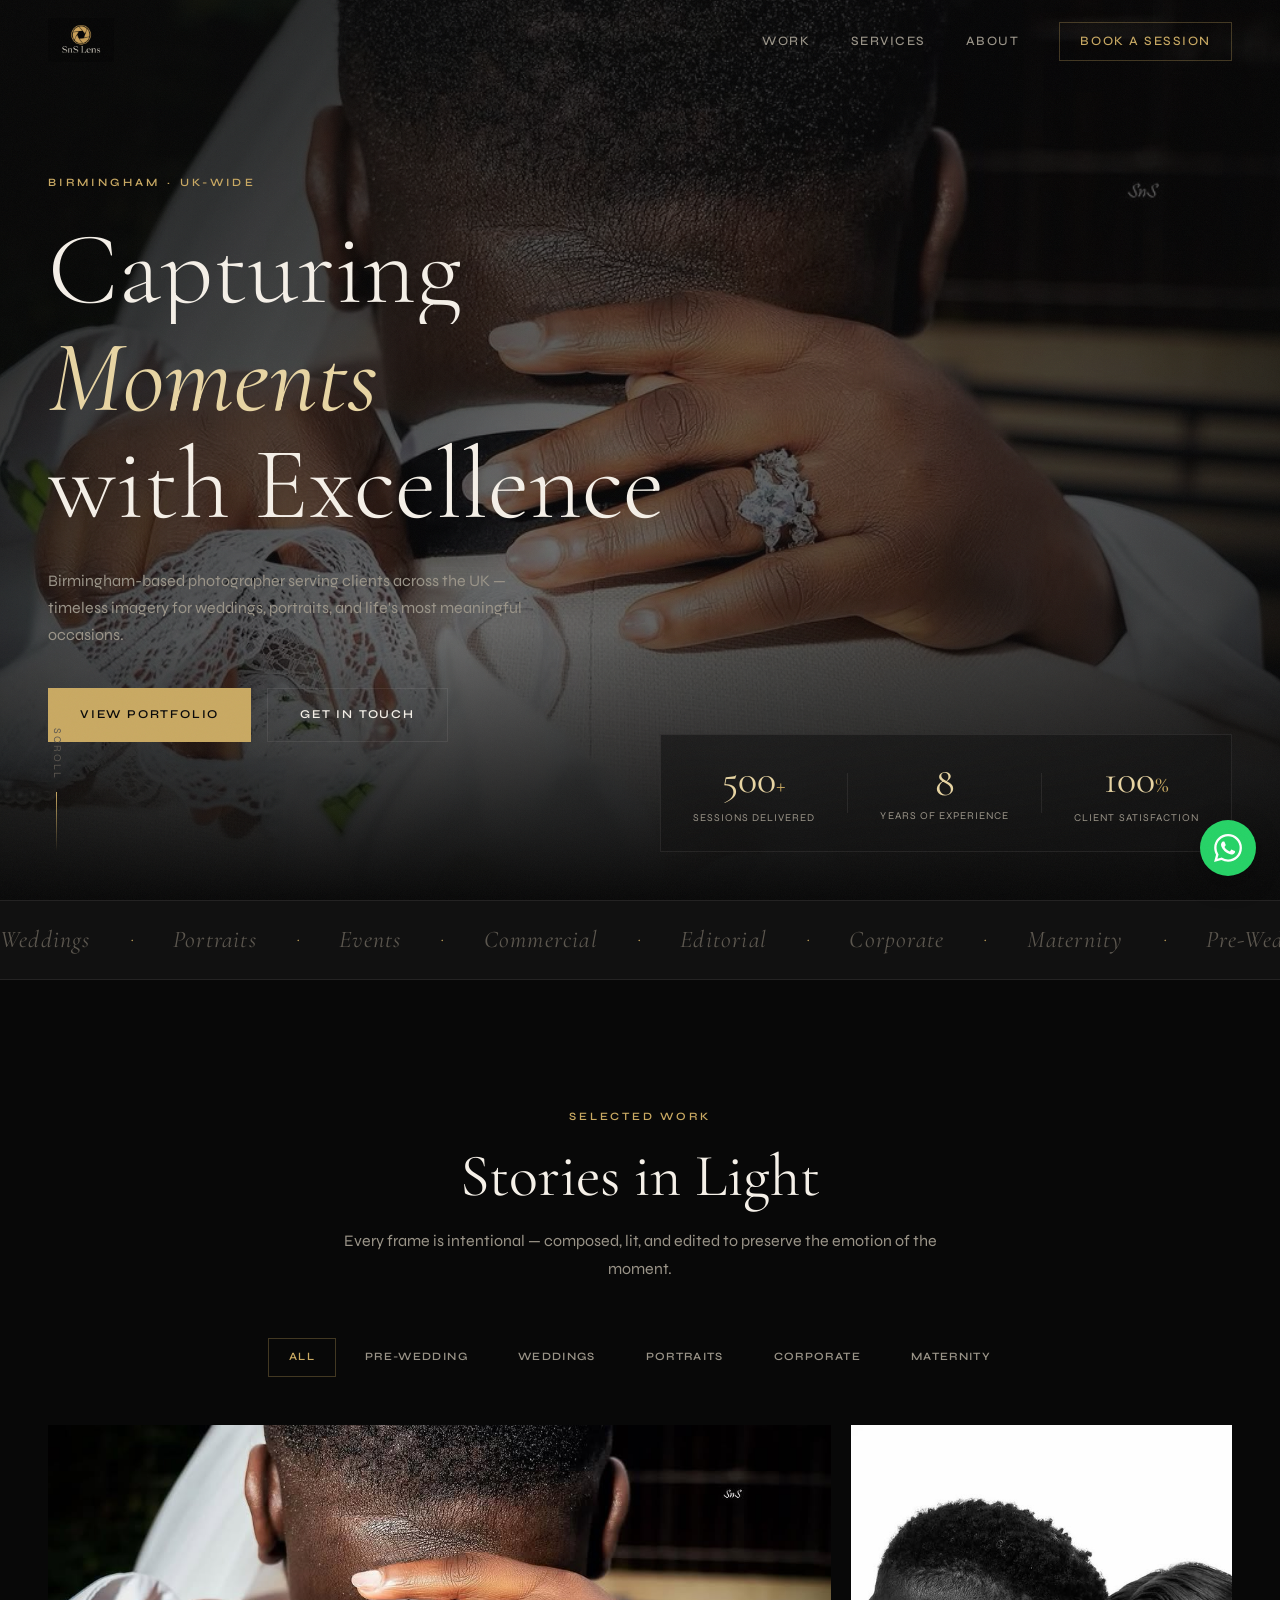
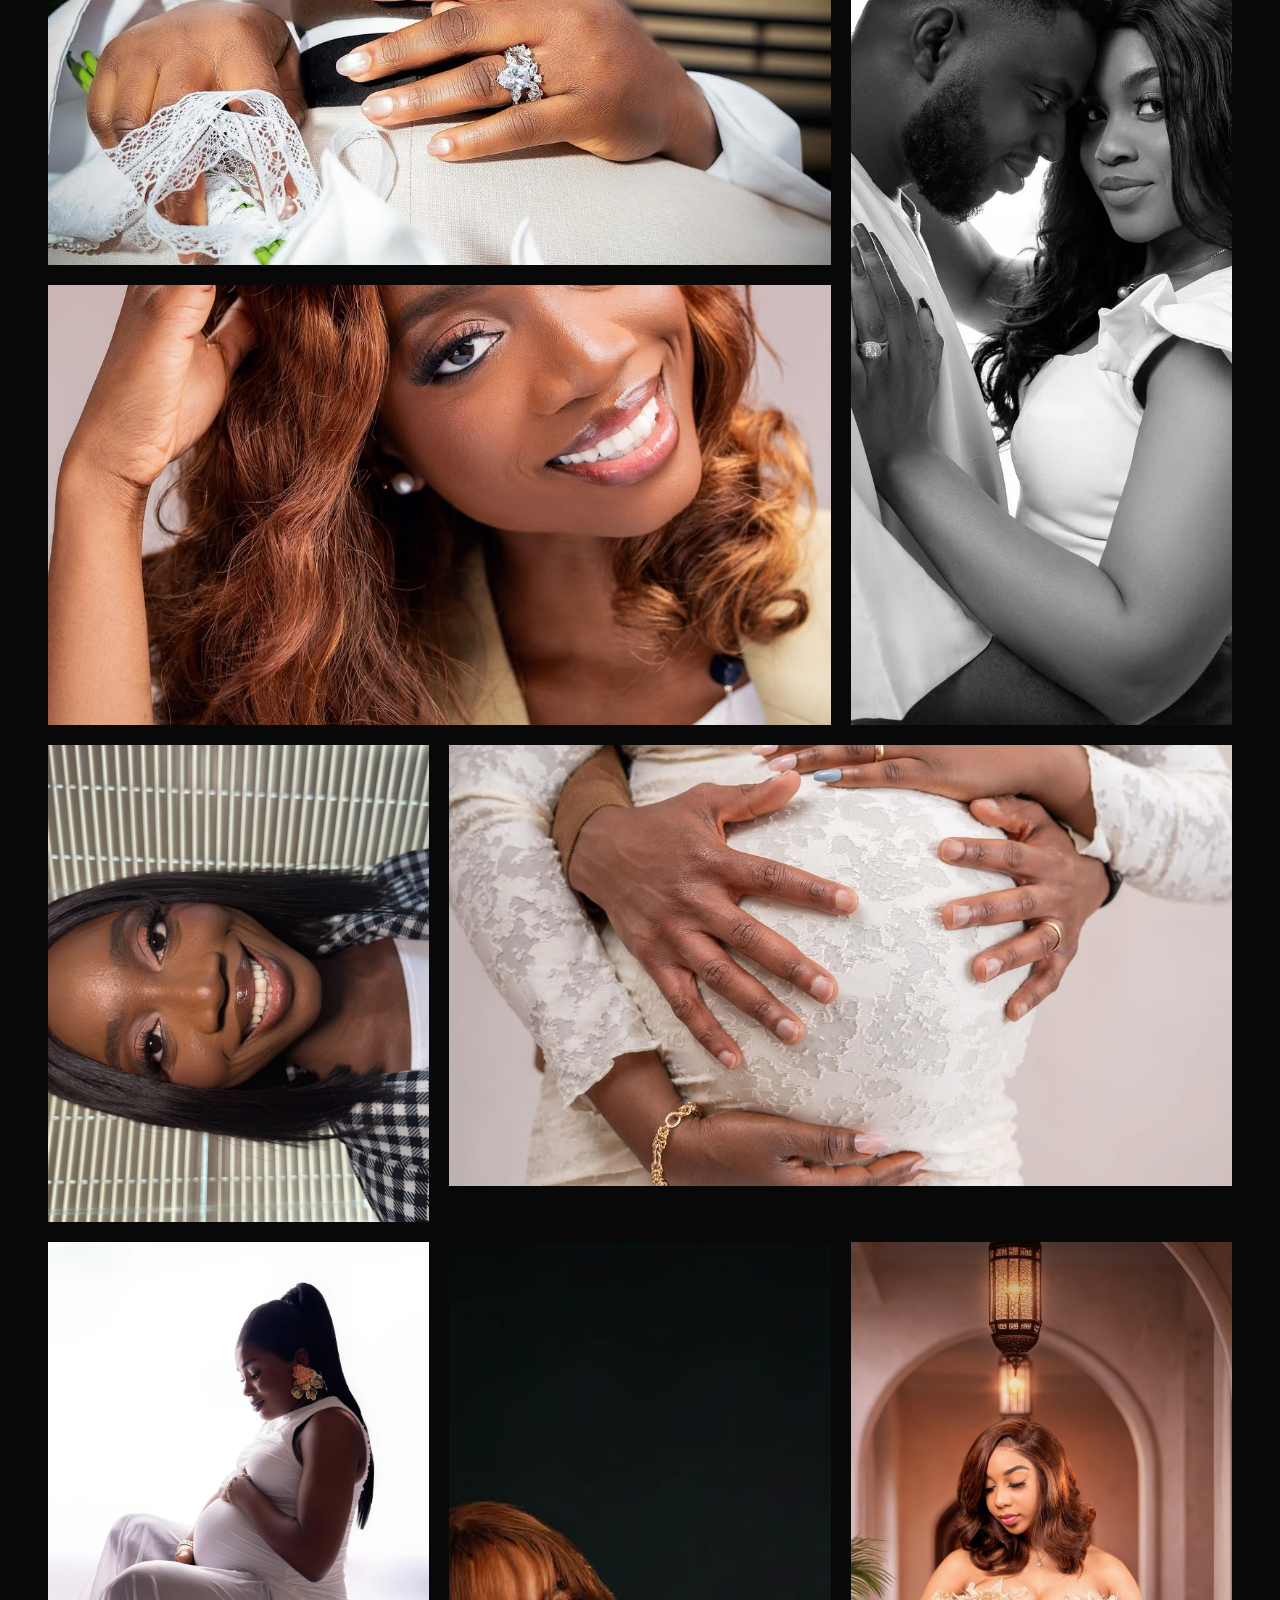
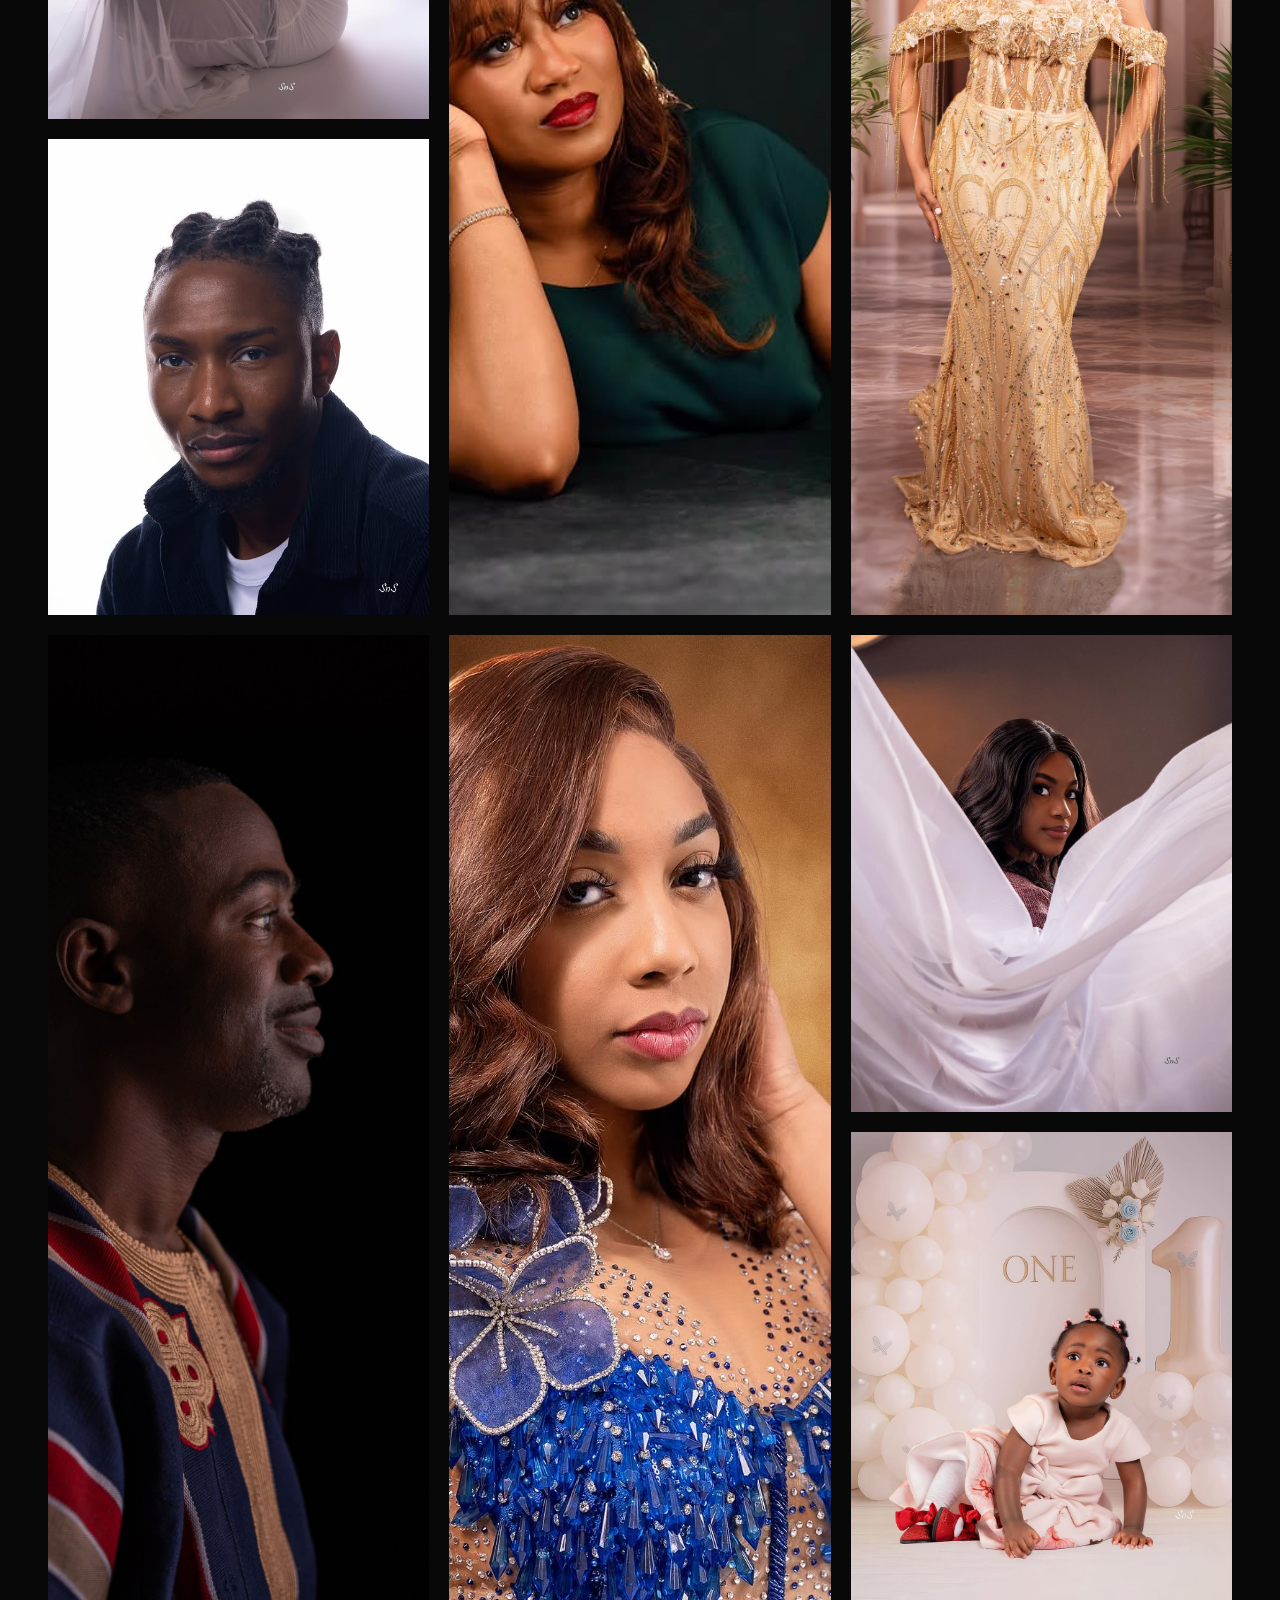
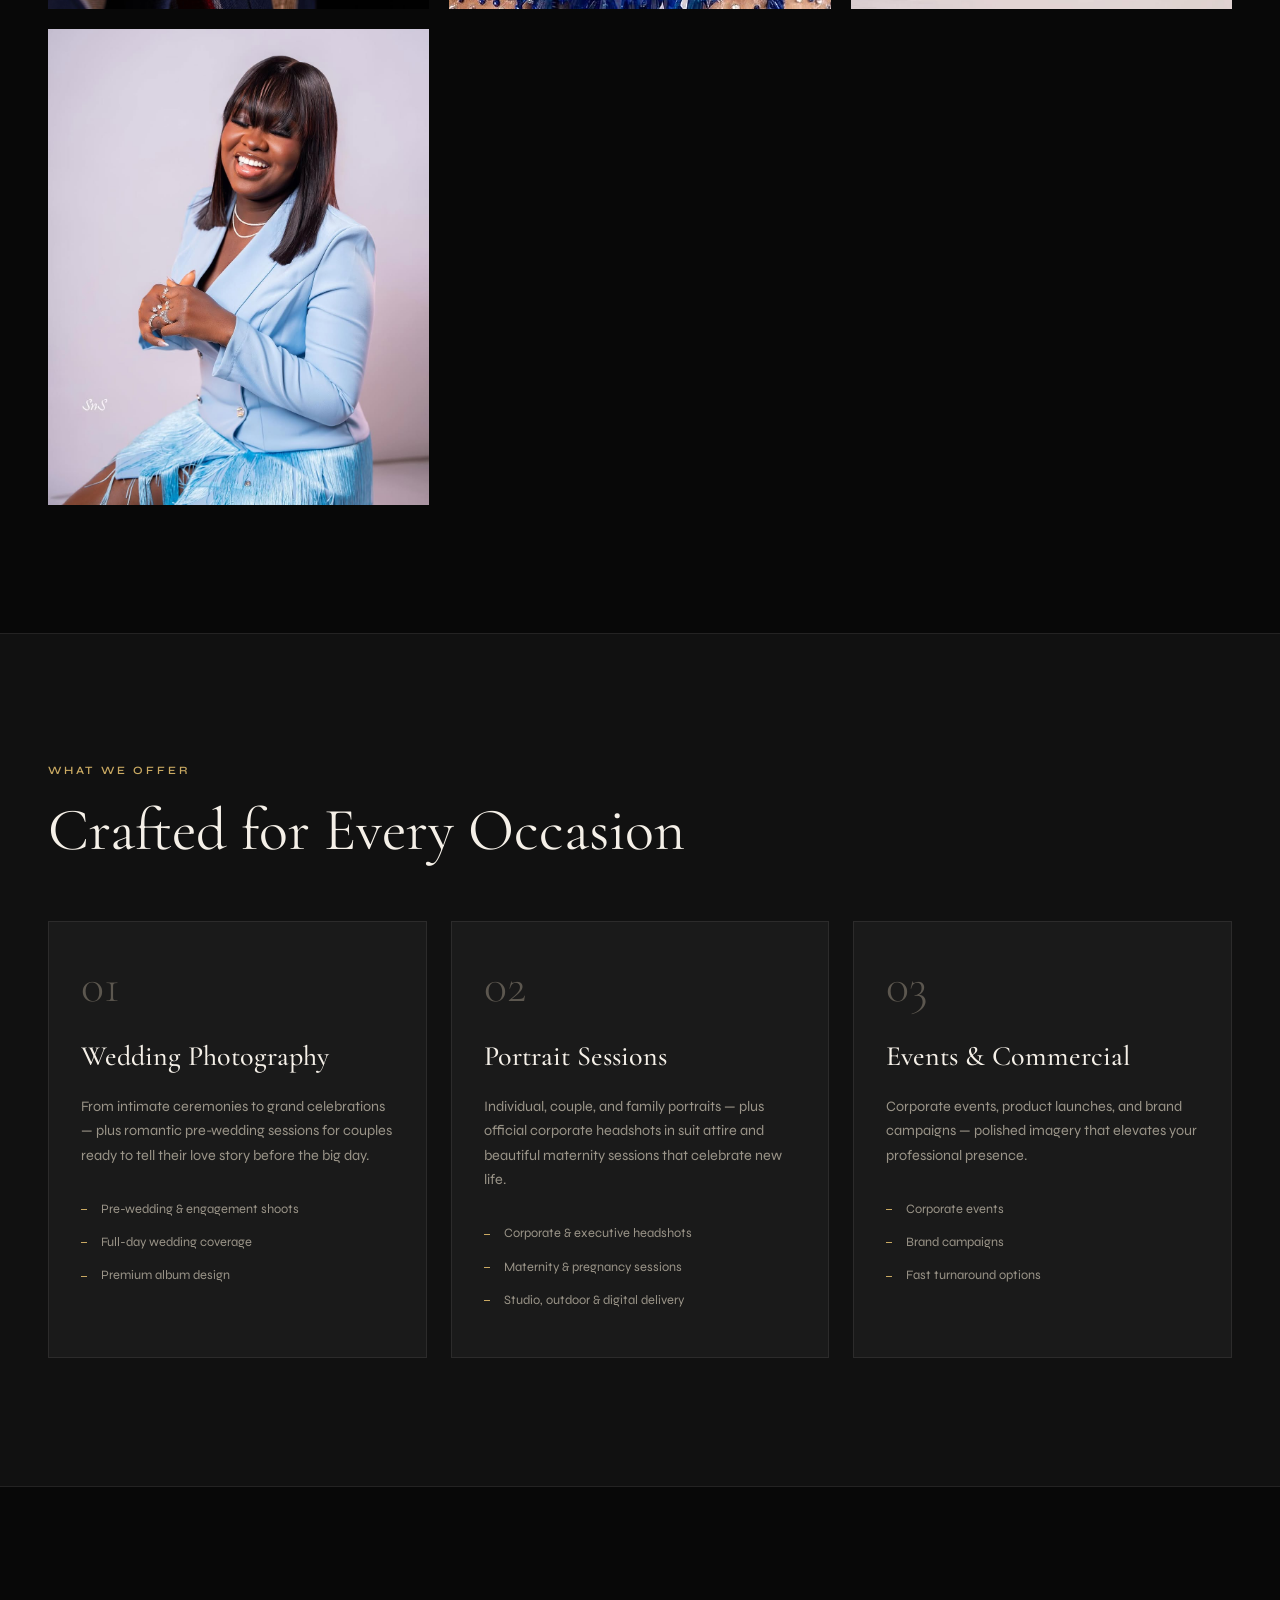
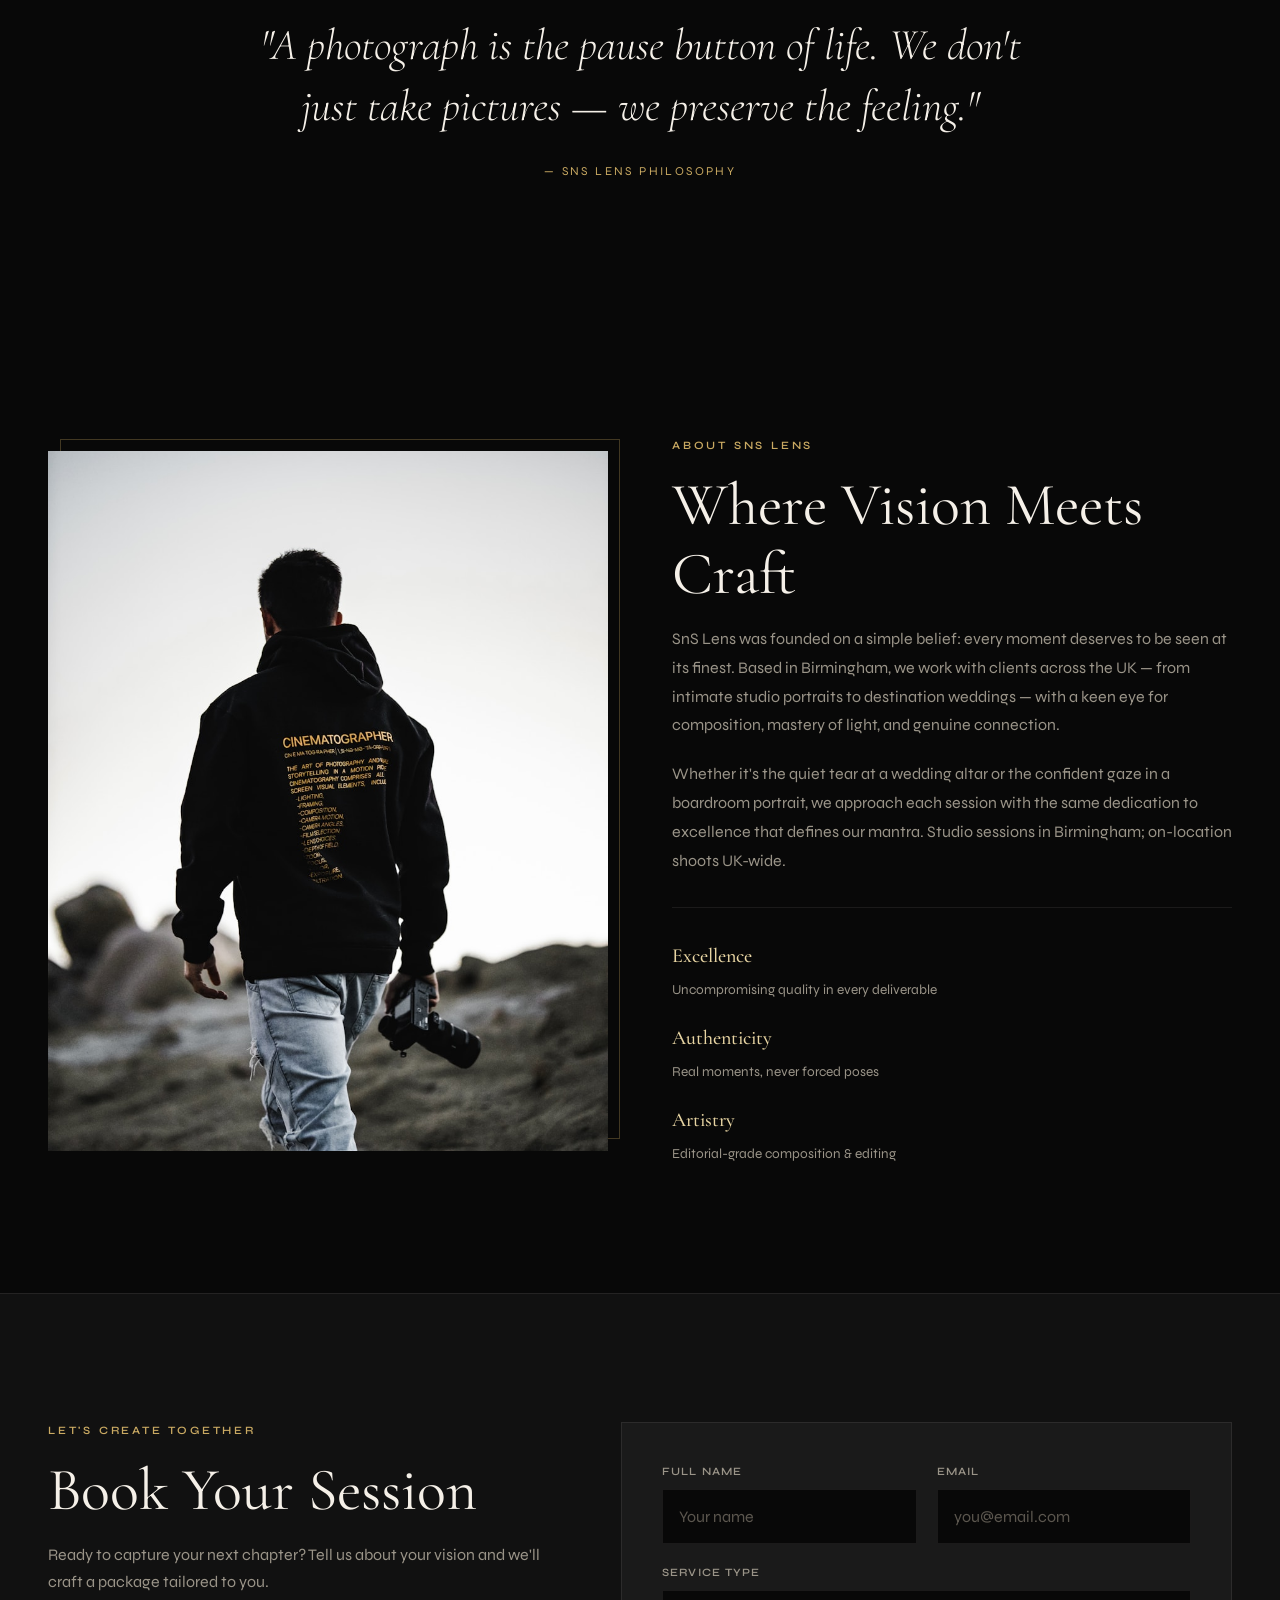
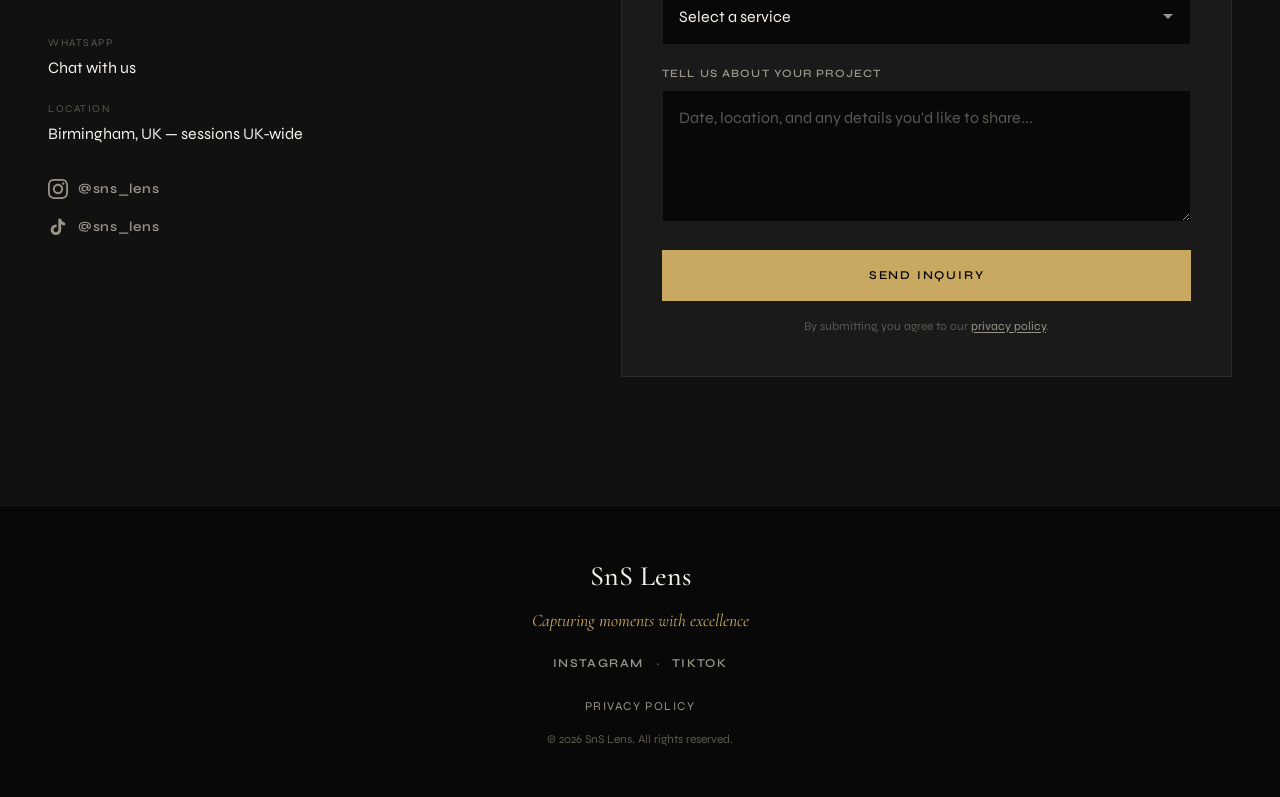
==== commit ee1cc710: "Rename and group new portfolio images by category. Compress uploaded photos, add gold gown, corporat" ====
--- a/index.html
+++ b/index.html
@@ -14,12 +14,12 @@
   <meta property="og:site_name" content="SnS Lens" />
   <meta property="og:title" content="SnS Lens | Birmingham &amp; UK-Wide Photography" />
   <meta property="og:description" content="Capturing moments with excellence. Professional wedding, portrait, corporate, and maternity photography in Birmingham and across the UK." />
-  <meta property="og:image" content="https://snslens.samokuneye.com/images/portfolio/10-engagement.jpg" />
-  <meta property="og:image:alt" content="Engaged couple pre-wedding session by SnS Lens" />
+  <meta property="og:image" content="https://snslens.samokuneye.com/images/portfolio/12-jgorgeous.jpg" />
+  <meta property="og:image:alt" content="@j.gorgeous portrait photoshoot by SnS Lens" />
   <meta name="twitter:card" content="summary_large_image" />
   <meta name="twitter:title" content="SnS Lens | Birmingham &amp; UK-Wide Photography" />
   <meta name="twitter:description" content="Capturing moments with excellence. Professional photography in Birmingham and across the UK." />
-  <meta name="twitter:image" content="https://snslens.samokuneye.com/images/portfolio/10-engagement.jpg" />
+  <meta name="twitter:image" content="https://snslens.samokuneye.com/images/portfolio/12-jgorgeous.jpg" />
   <meta name="sns-whatsapp" content="447404599874" />
   <link rel="preconnect" href="https://fonts.googleapis.com" />
   <link rel="preconnect" href="https://fonts.gstatic.com" crossorigin />
@@ -141,6 +141,57 @@
       </div>
 
       <div class="gallery">
+        <!-- Pre-Wedding -->
+        <article class="gallery-item gallery-item--wide reveal" data-category="prewedding">
+          <img src="images/portfolio/10-engagement.jpg" alt="Engaged couple pre-wedding session by SnS Lens" loading="lazy" />
+          <div class="gallery-caption">
+            <span class="gallery-category">Pre-Wedding</span>
+            <h3>Together Forever</h3>
+          </div>
+        </article>
+
+        <!-- Wedding -->
+        <article class="gallery-item gallery-item--tall reveal" data-category="wedding">
+          <img src="images/portfolio/02-anniversary.jpg" alt="Couple anniversary portrait by SnS Lens" loading="lazy" />
+          <div class="gallery-caption">
+            <span class="gallery-category">Wedding</span>
+            <h3>The Ajiboyes</h3>
+          </div>
+        </article>
+
+        <!-- Corporate -->
+        <article class="gallery-item gallery-item--wide reveal" data-category="corporate">
+          <img src="images/portfolio/05-corporate.jpg" alt="Corporate portrait shoot in formal suit attire" loading="lazy" />
+          <div class="gallery-caption">
+            <span class="gallery-category">Corporate</span>
+            <h3>Yemi Laja — Corporate</h3>
+          </div>
+        </article>
+        <article class="gallery-item reveal" data-category="corporate">
+          <img src="images/portfolio/15-corporate-checkered.jpg" alt="Corporate headshot in checkered blazer by SnS Lens" loading="lazy" />
+          <div class="gallery-caption">
+            <span class="gallery-category">Corporate</span>
+            <h3>Executive Style</h3>
+          </div>
+        </article>
+
+        <!-- Maternity -->
+        <article class="gallery-item gallery-item--wide reveal" data-category="maternity">
+          <img src="images/portfolio/01-maternity.jpg" alt="Pregnancy maternity portrait session" loading="lazy" />
+          <div class="gallery-caption">
+            <span class="gallery-category">Maternity</span>
+            <h3>A Precious Blessing</h3>
+          </div>
+        </article>
+        <article class="gallery-item reveal" data-category="maternity">
+          <img src="images/portfolio/08-maternity.jpg" alt="Maternity bump portrait in studio" loading="lazy" />
+          <div class="gallery-caption">
+            <span class="gallery-category">Maternity</span>
+            <h3>Growing Love</h3>
+          </div>
+        </article>
+
+        <!-- Portraits -->
         <article class="gallery-item gallery-item--tall reveal" data-category="portrait">
           <img src="images/portfolio/12-jgorgeous.jpg" alt="@j.gorgeous portrait photoshoot by SnS Lens" loading="lazy" />
           <div class="gallery-caption">
@@ -148,6 +199,13 @@
             <h3>Beauty Unleashed</h3>
           </div>
         </article>
+        <article class="gallery-item gallery-item--tall reveal" data-category="portrait">
+          <img src="images/portfolio/14-gold-gown.jpg" alt="Elegant gold gown portrait in arched hallway by SnS Lens" loading="lazy" />
+          <div class="gallery-caption">
+            <span class="gallery-category">Portrait</span>
+            <h3>Golden Elegance</h3>
+          </div>
+        </article>
         <article class="gallery-item reveal" data-category="portrait">
           <img src="images/portfolio/13-dec31-portrait.jpg" alt="Quiet confidence portrait by SnS Lens" loading="lazy" />
           <div class="gallery-caption">
@@ -155,39 +213,11 @@
             <h3>Quiet Confidence</h3>
           </div>
         </article>
-        <article class="gallery-item gallery-item--wide reveal" data-category="prewedding">
-          <img src="images/portfolio/10-engagement.jpg" alt="Engaged couple pre-wedding session by SnS Lens" loading="lazy" />
-          <div class="gallery-caption">
-            <span class="gallery-category">Pre-Wedding</span>
-            <h3>Together Forever</h3>
-          </div>
-        </article>
-        <article class="gallery-item gallery-item--tall reveal" data-category="wedding">
-          <img src="images/portfolio/02-anniversary.jpg" alt="Couple anniversary portrait by SnS Lens" loading="lazy" />
-          <div class="gallery-caption">
-            <span class="gallery-category">Wedding</span>
-            <h3>The Ajiboyes</h3>
-          </div>
-        </article>
-        <article class="gallery-item gallery-item--wide reveal" data-category="corporate">
-          <img src="images/portfolio/05-corporate.jpg" alt="Corporate portrait shoot in formal suit attire" loading="lazy" />
-          <div class="gallery-caption">
-            <span class="gallery-category">Corporate</span>
-            <h3>Yemi Laja — Corporate</h3>
-          </div>
-        </article>
-        <article class="gallery-item gallery-item--wide reveal" data-category="maternity">
-          <img src="images/portfolio/01-maternity.jpg" alt="Pregnancy maternity portrait session" loading="lazy" />
-          <div class="gallery-caption">
-            <span class="gallery-category">Maternity</span>
-            <h3>A Precious Blessing</h3>
-          </div>
-        </article>
-        <article class="gallery-item reveal" data-category="maternity">
-          <img src="images/portfolio/08-maternity.jpg" alt="Maternity bump portrait in studio" loading="lazy" />
-          <div class="gallery-caption">
-            <span class="gallery-category">Maternity</span>
-            <h3>Growing Love</h3>
+        <article class="gallery-item gallery-item--tall reveal" data-category="portrait">
+          <img src="images/portfolio/16-traditional-portrait.jpg" alt="Traditional Agbada portrait by SnS Lens" loading="lazy" />
+          <div class="gallery-caption">
+            <span class="gallery-category">Portrait</span>
+            <h3>Heritage &amp; Style</h3>
           </div>
         </article>
         <article class="gallery-item gallery-item--tall reveal" data-category="portrait">
@@ -195,13 +225,6 @@
           <div class="gallery-caption">
             <span class="gallery-category">Portrait</span>
             <h3>Elegance</h3>
-          </div>
-        </article>
-        <article class="gallery-item reveal" data-category="portrait">
-          <img src="images/portfolio/09-portrait.jpg" alt="Timeless portrait in colour and style" loading="lazy" />
-          <div class="gallery-caption">
-            <span class="gallery-category">Portrait</span>
-            <h3>Timeless Elegance</h3>
           </div>
         </article>
         <article class="gallery-item reveal" data-category="portrait">
@@ -345,11 +368,12 @@
         <form
           class="contact-form reveal"
           id="contact-form"
-          action="https://formsubmit.co/sammydgreat13@gmail.com,adetolasamson27@gmail.com"
+          action="https://formsubmit.co/sammydgreat13@gmail.com"
           method="POST"
           novalidate
         >
           <input type="hidden" name="_subject" value="New SnS Lens enquiry" />
+          <input type="hidden" name="_cc" value="adetolasamson27@gmail.com" />
           <input type="hidden" name="_captcha" value="false" />
           <input type="hidden" name="_template" value="table" />
           <input type="text" name="_honey" style="display:none" tabindex="-1" autocomplete="off" />
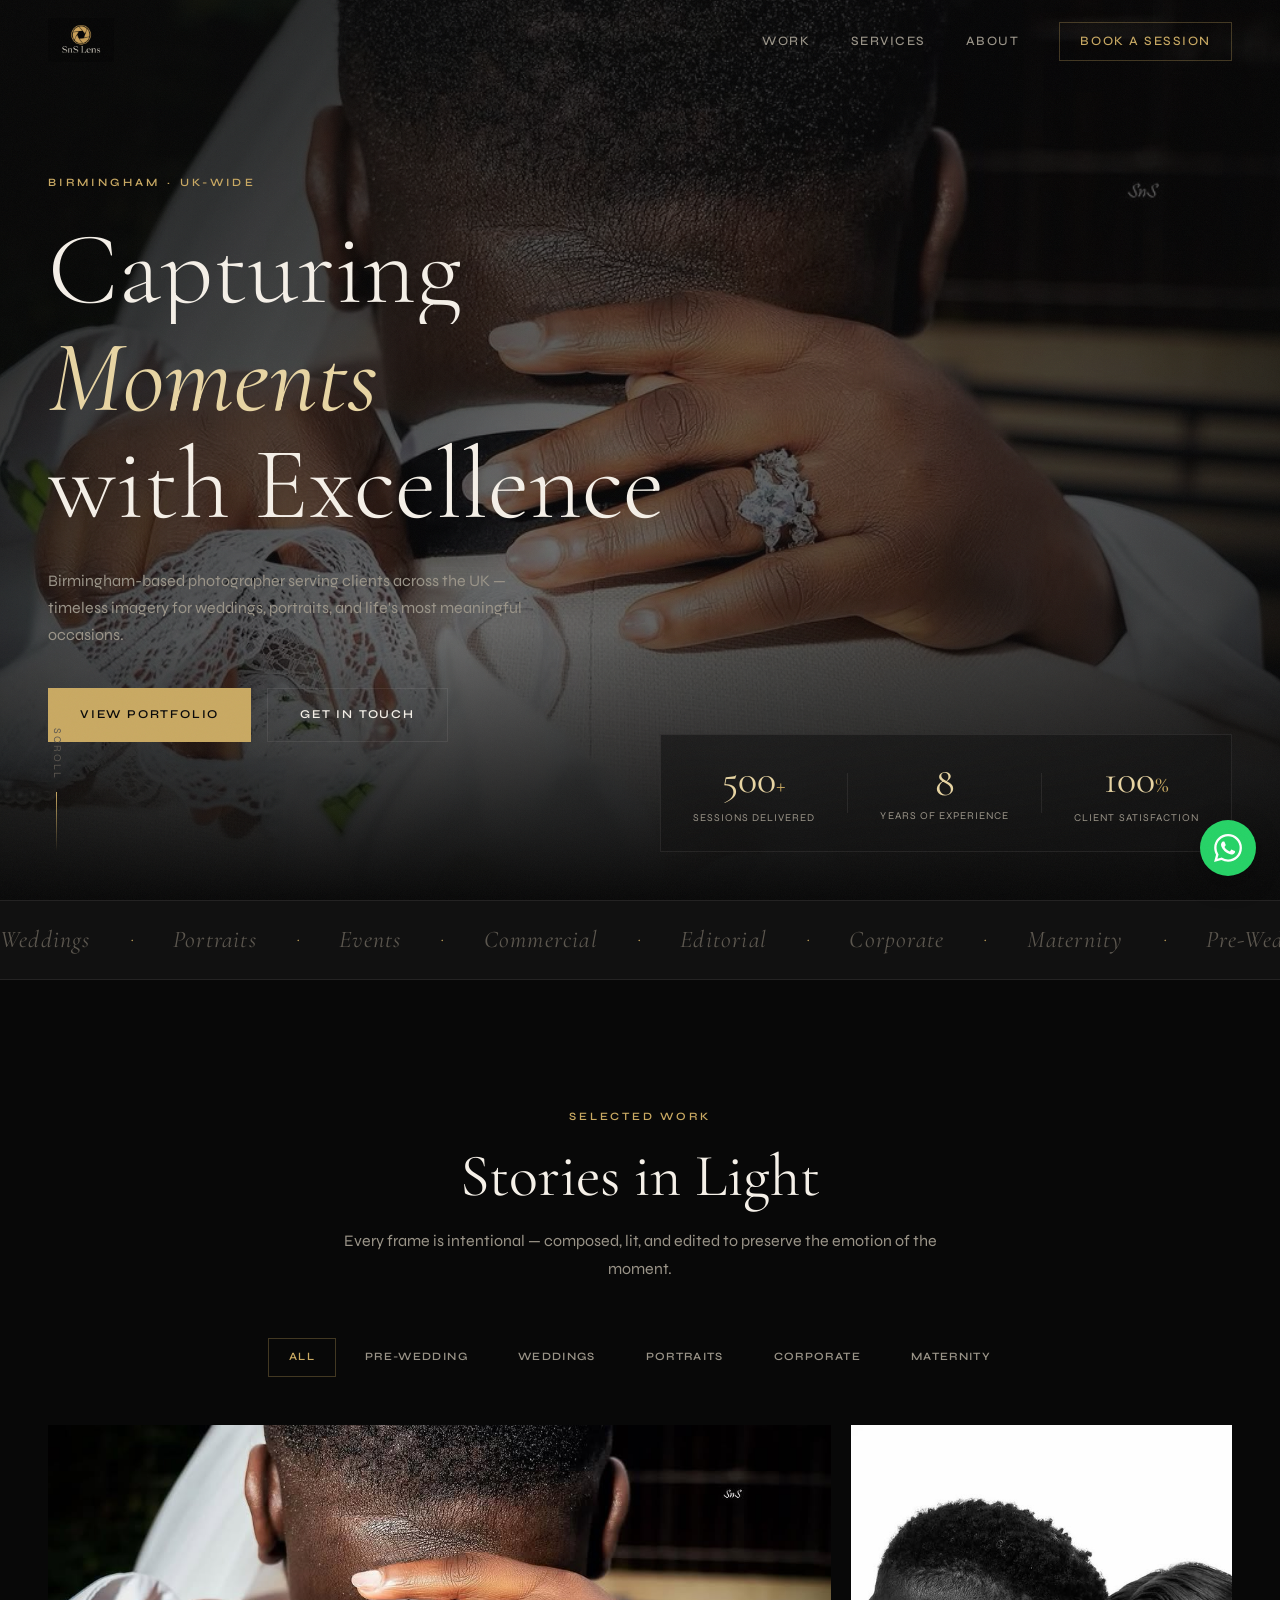
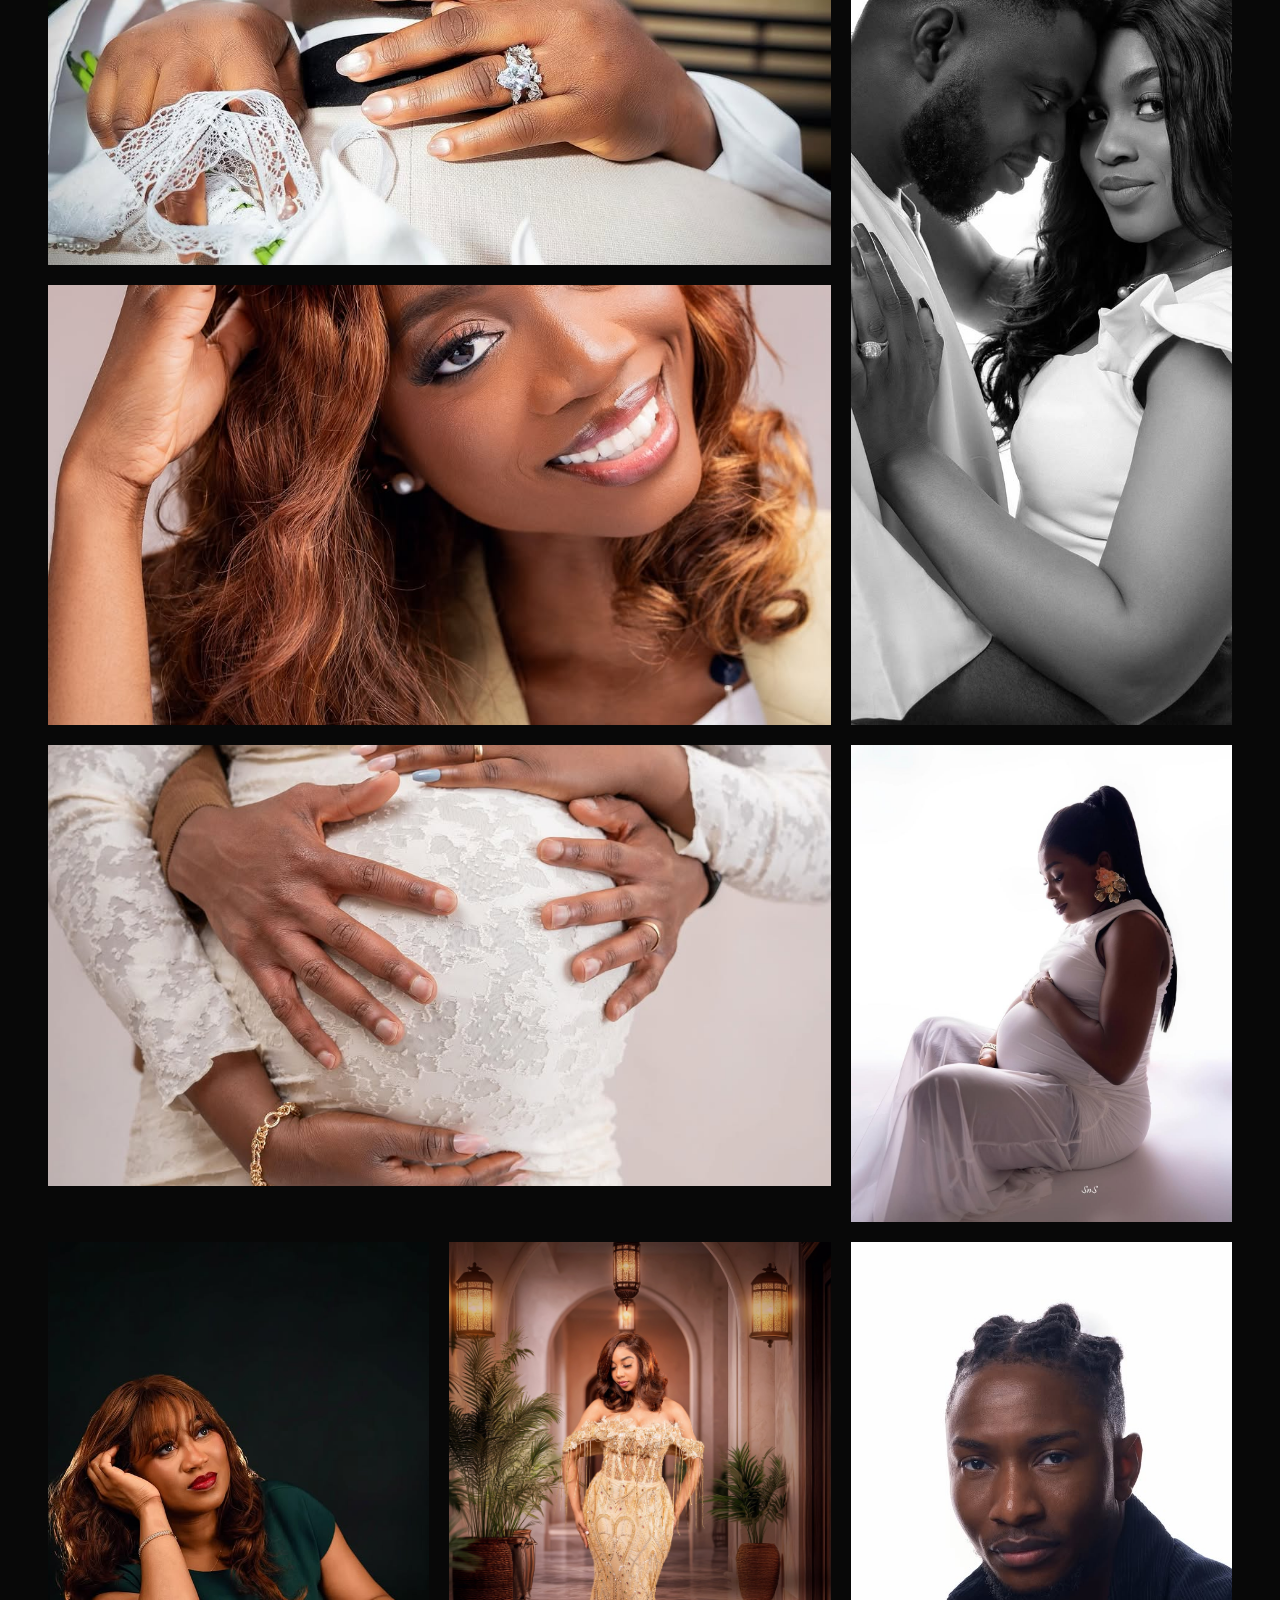
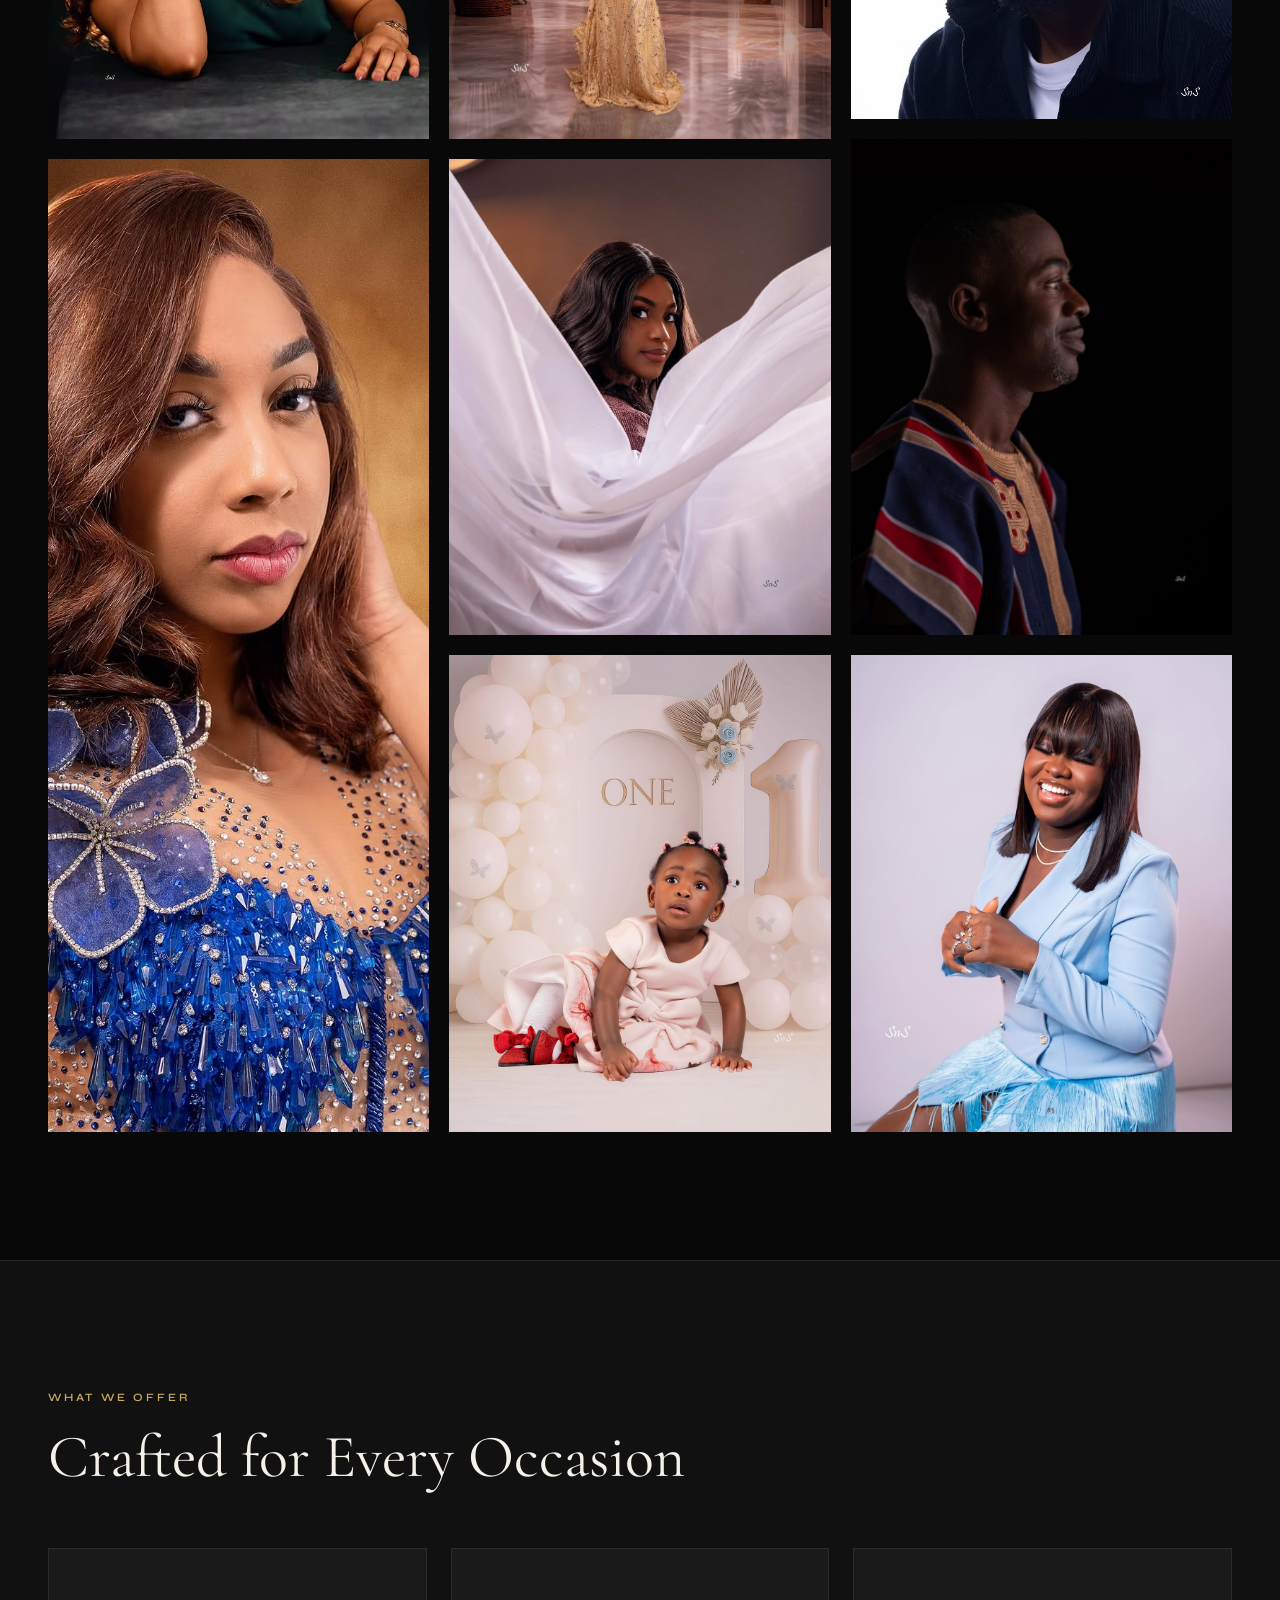
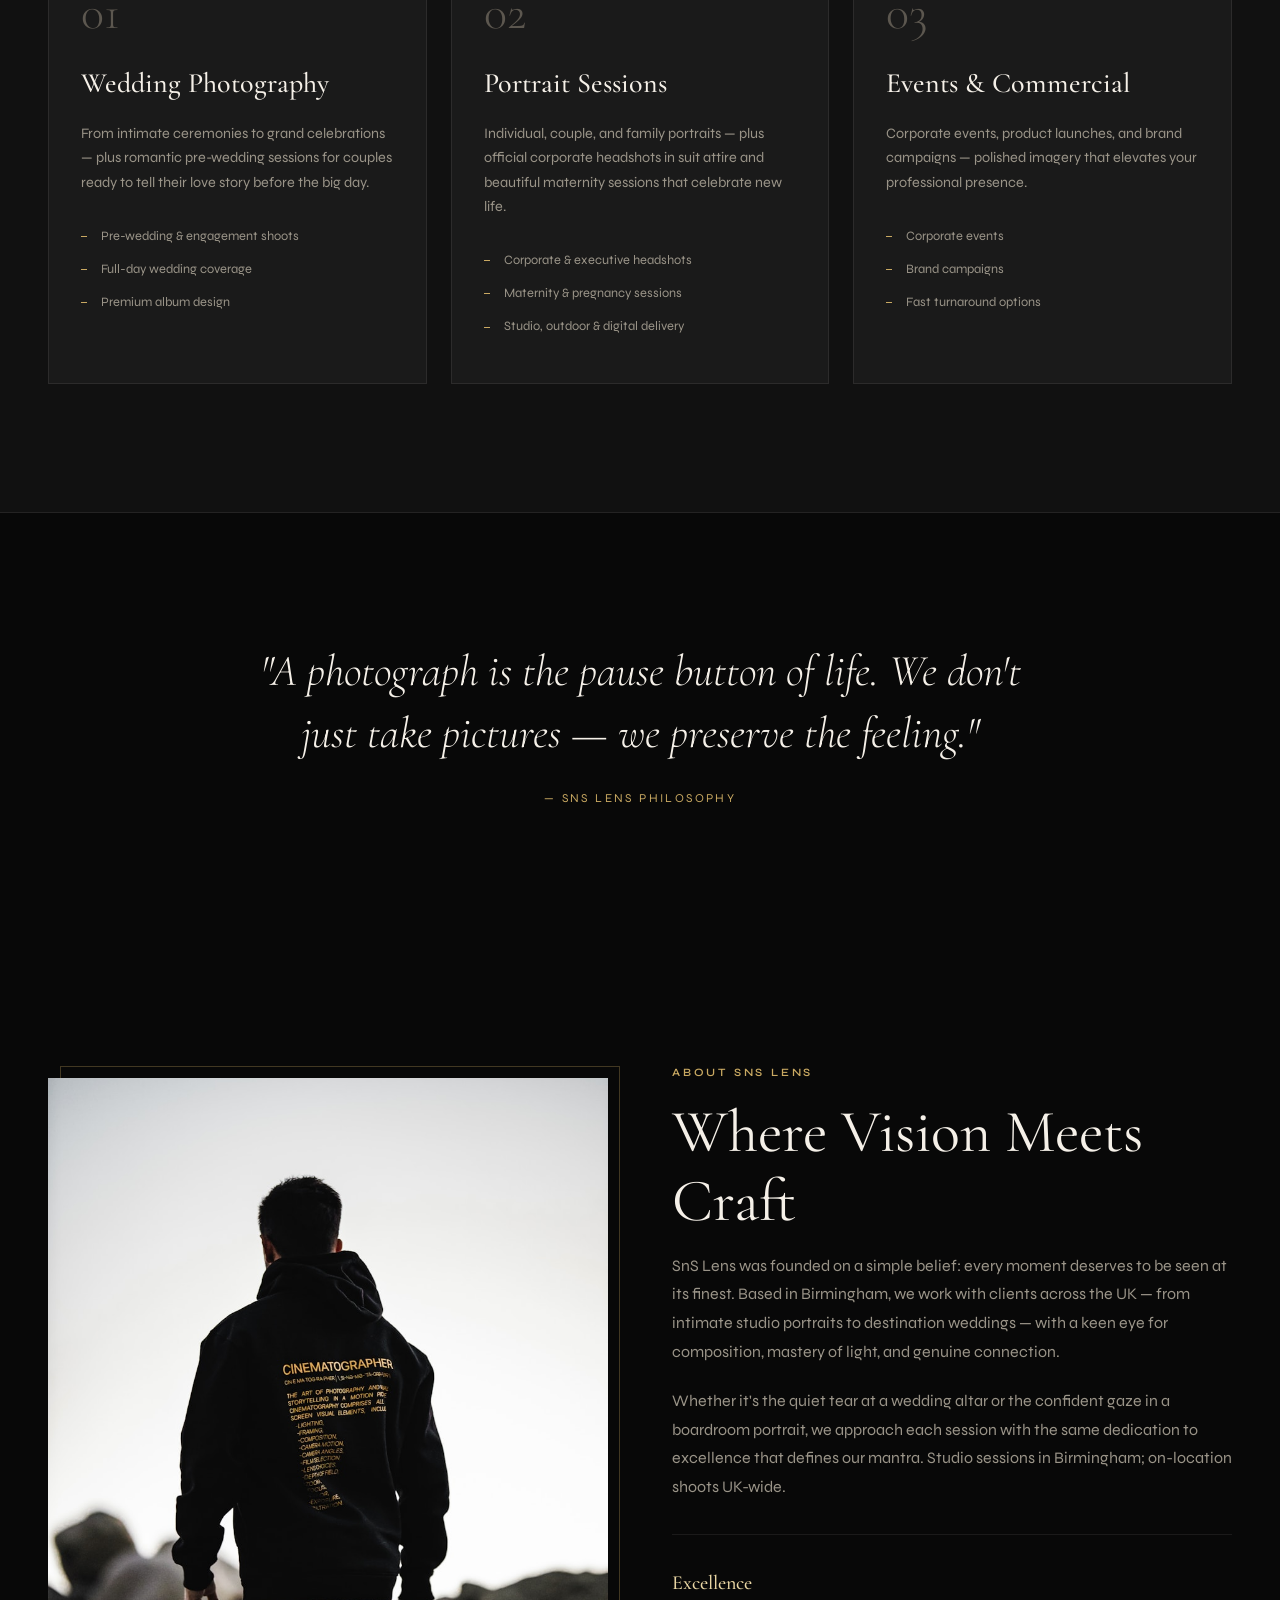
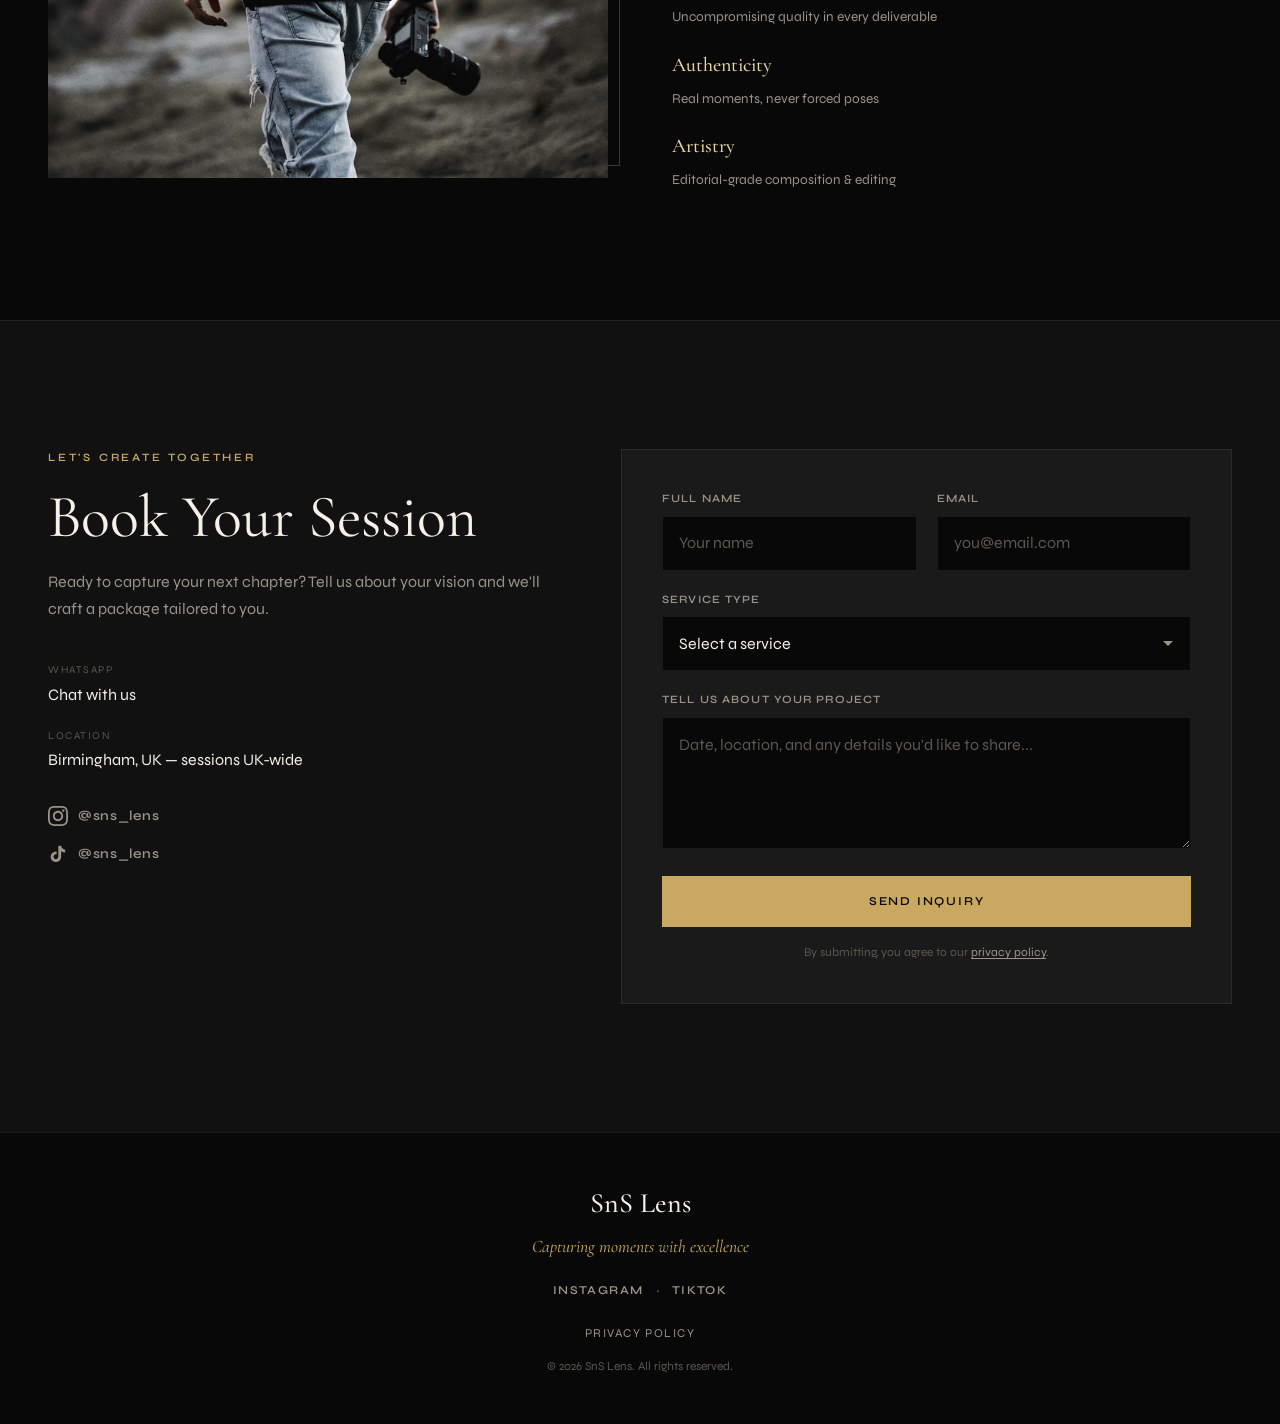
==== commit 90394eb0: "Remove corporate checkered portrait from gallery and repo. Co-authored-by: Cursor <cursoragent@curso" ====
--- a/index.html
+++ b/index.html
@@ -167,14 +167,6 @@
             <h3>Yemi Laja — Corporate</h3>
           </div>
         </article>
-        <article class="gallery-item reveal" data-category="corporate">
-          <img src="images/portfolio/15-corporate-checkered.jpg" alt="Corporate headshot in checkered blazer by SnS Lens" loading="lazy" />
-          <div class="gallery-caption">
-            <span class="gallery-category">Corporate</span>
-            <h3>Executive Style</h3>
-          </div>
-        </article>
-
         <!-- Maternity -->
         <article class="gallery-item gallery-item--wide reveal" data-category="maternity">
           <img src="images/portfolio/01-maternity.jpg" alt="Pregnancy maternity portrait session" loading="lazy" />
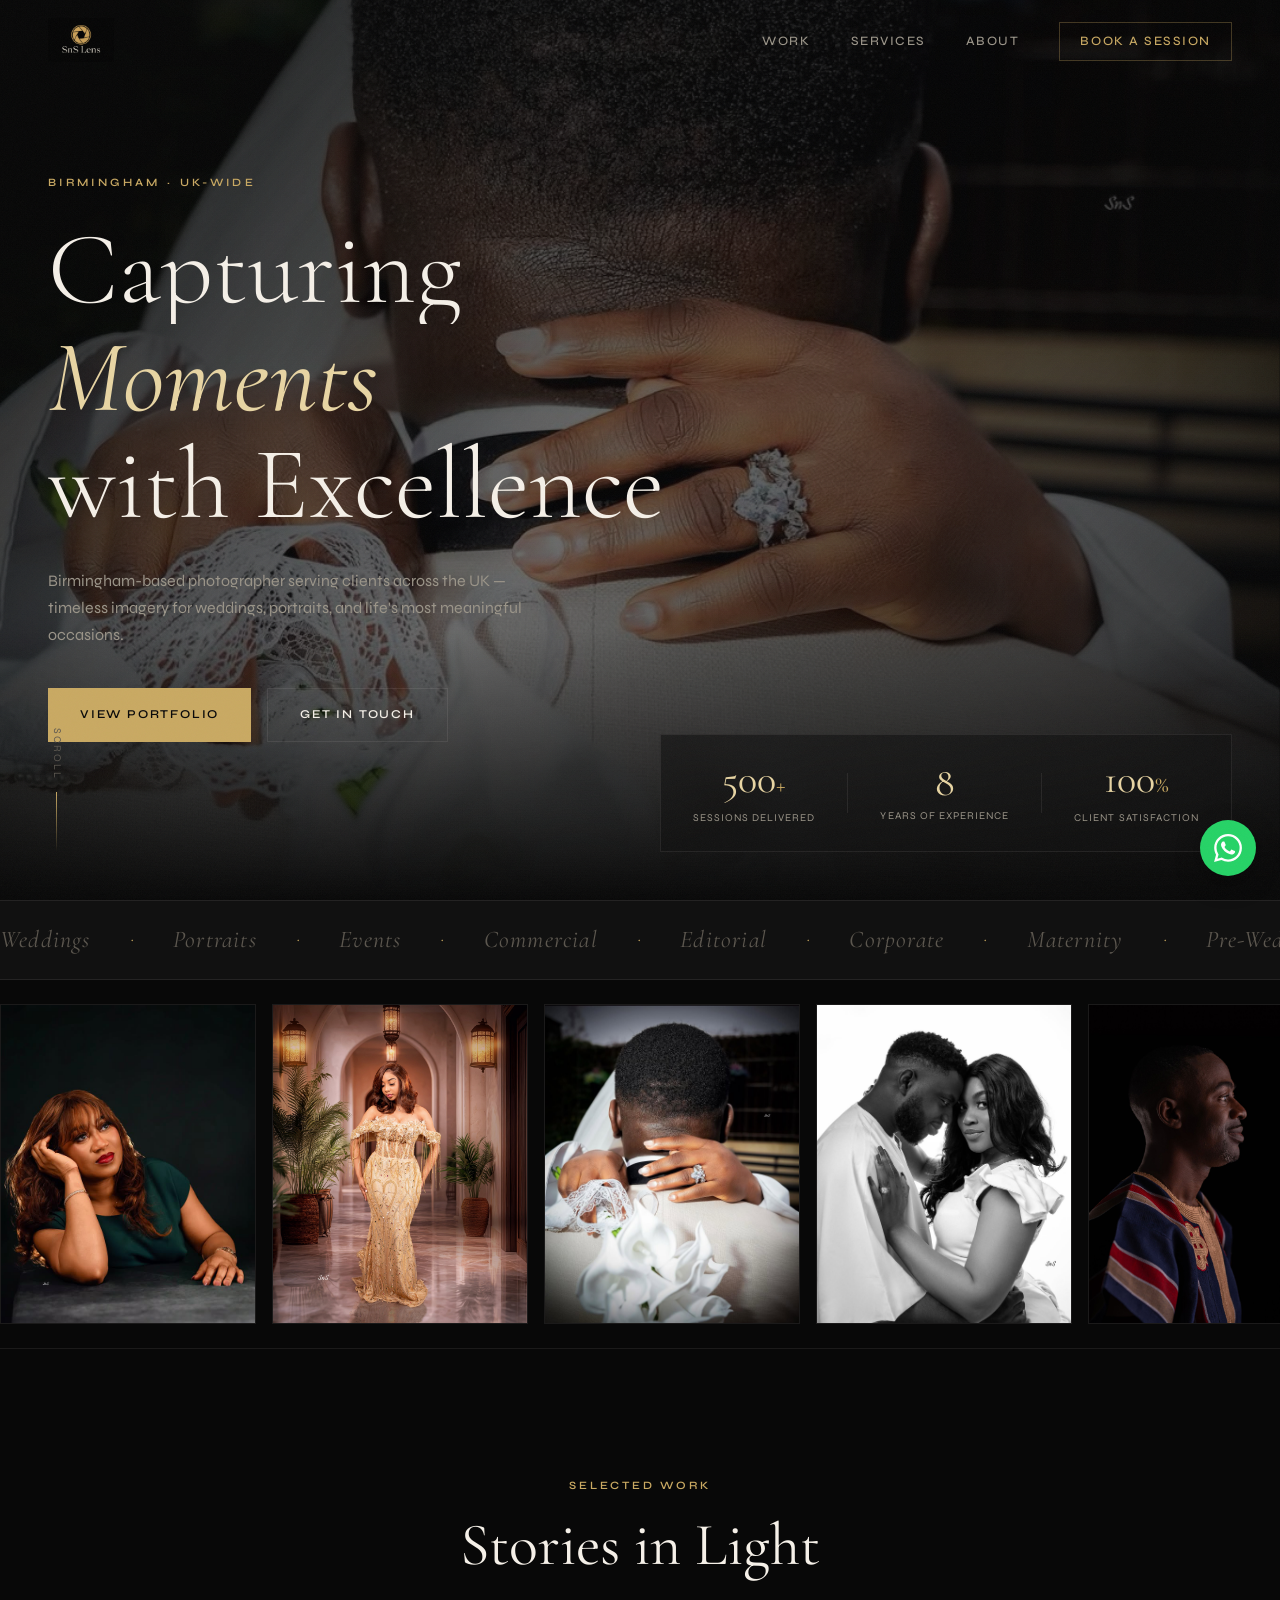
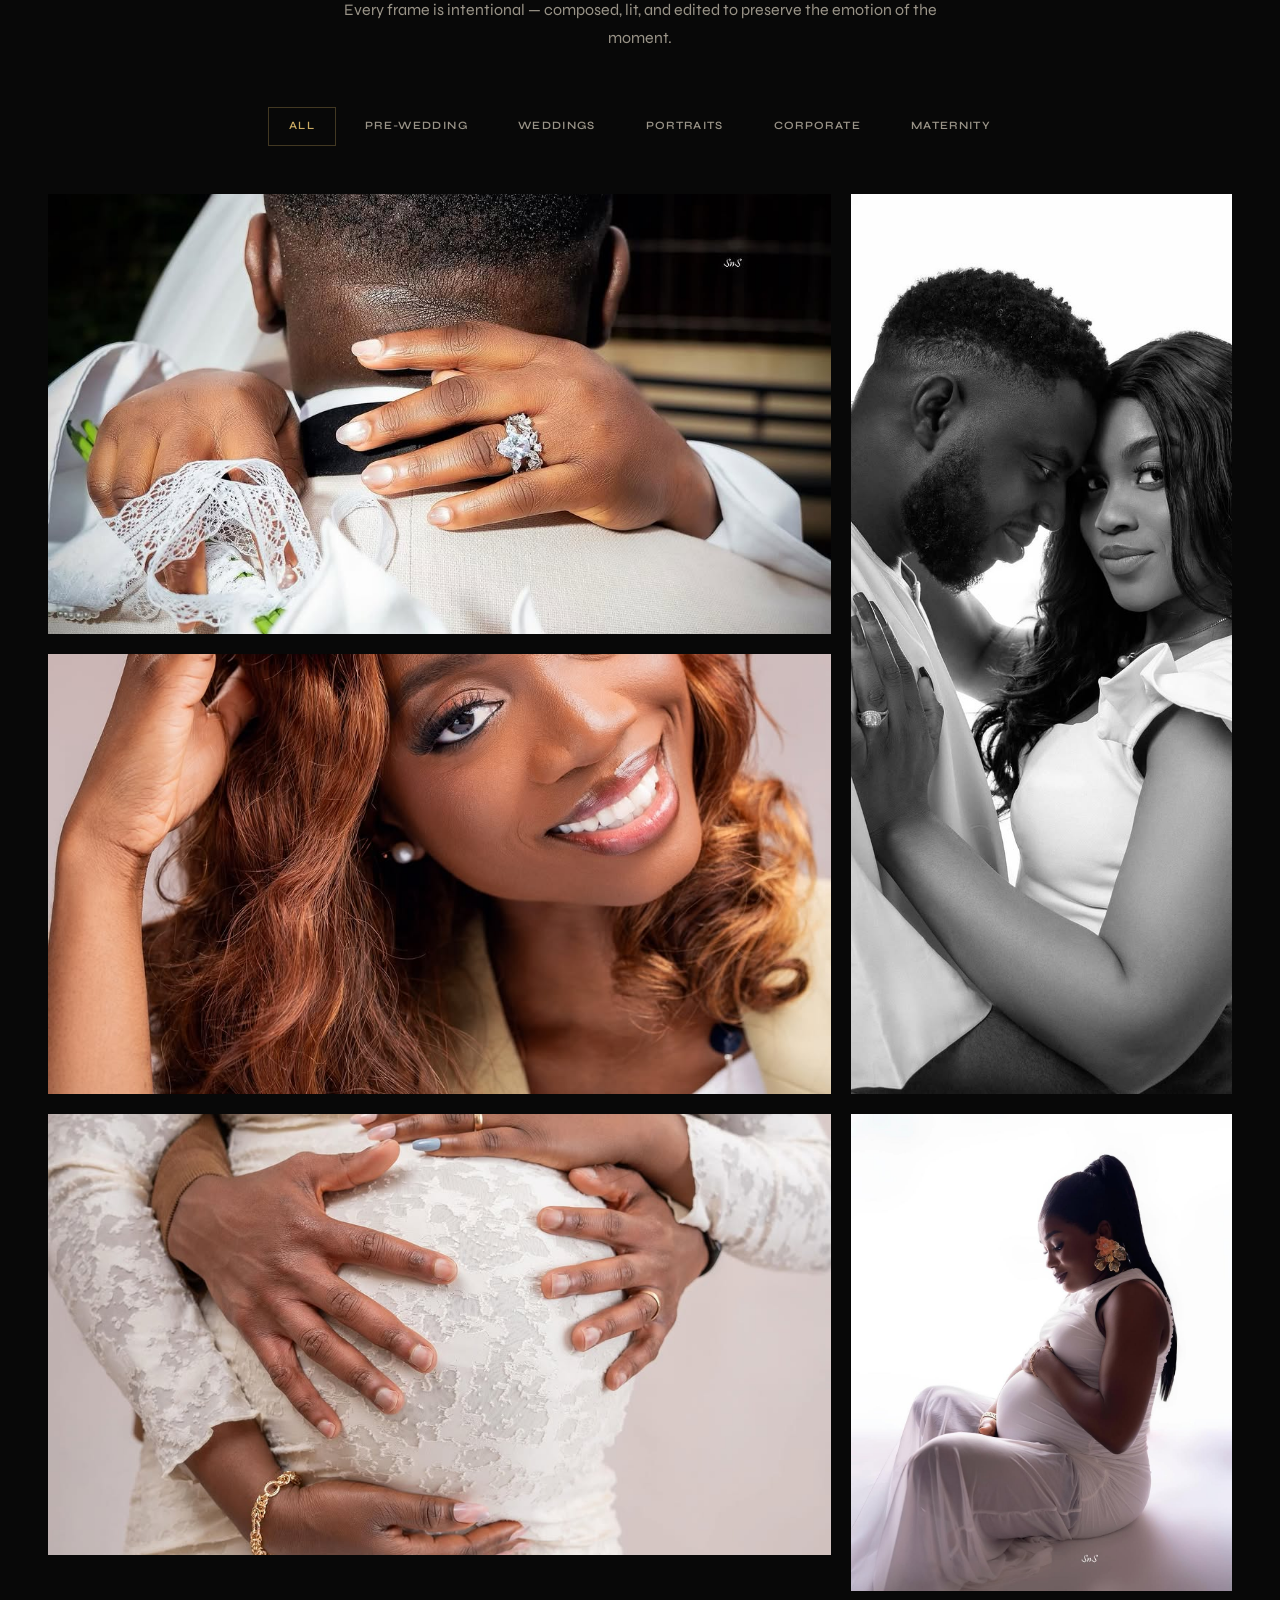
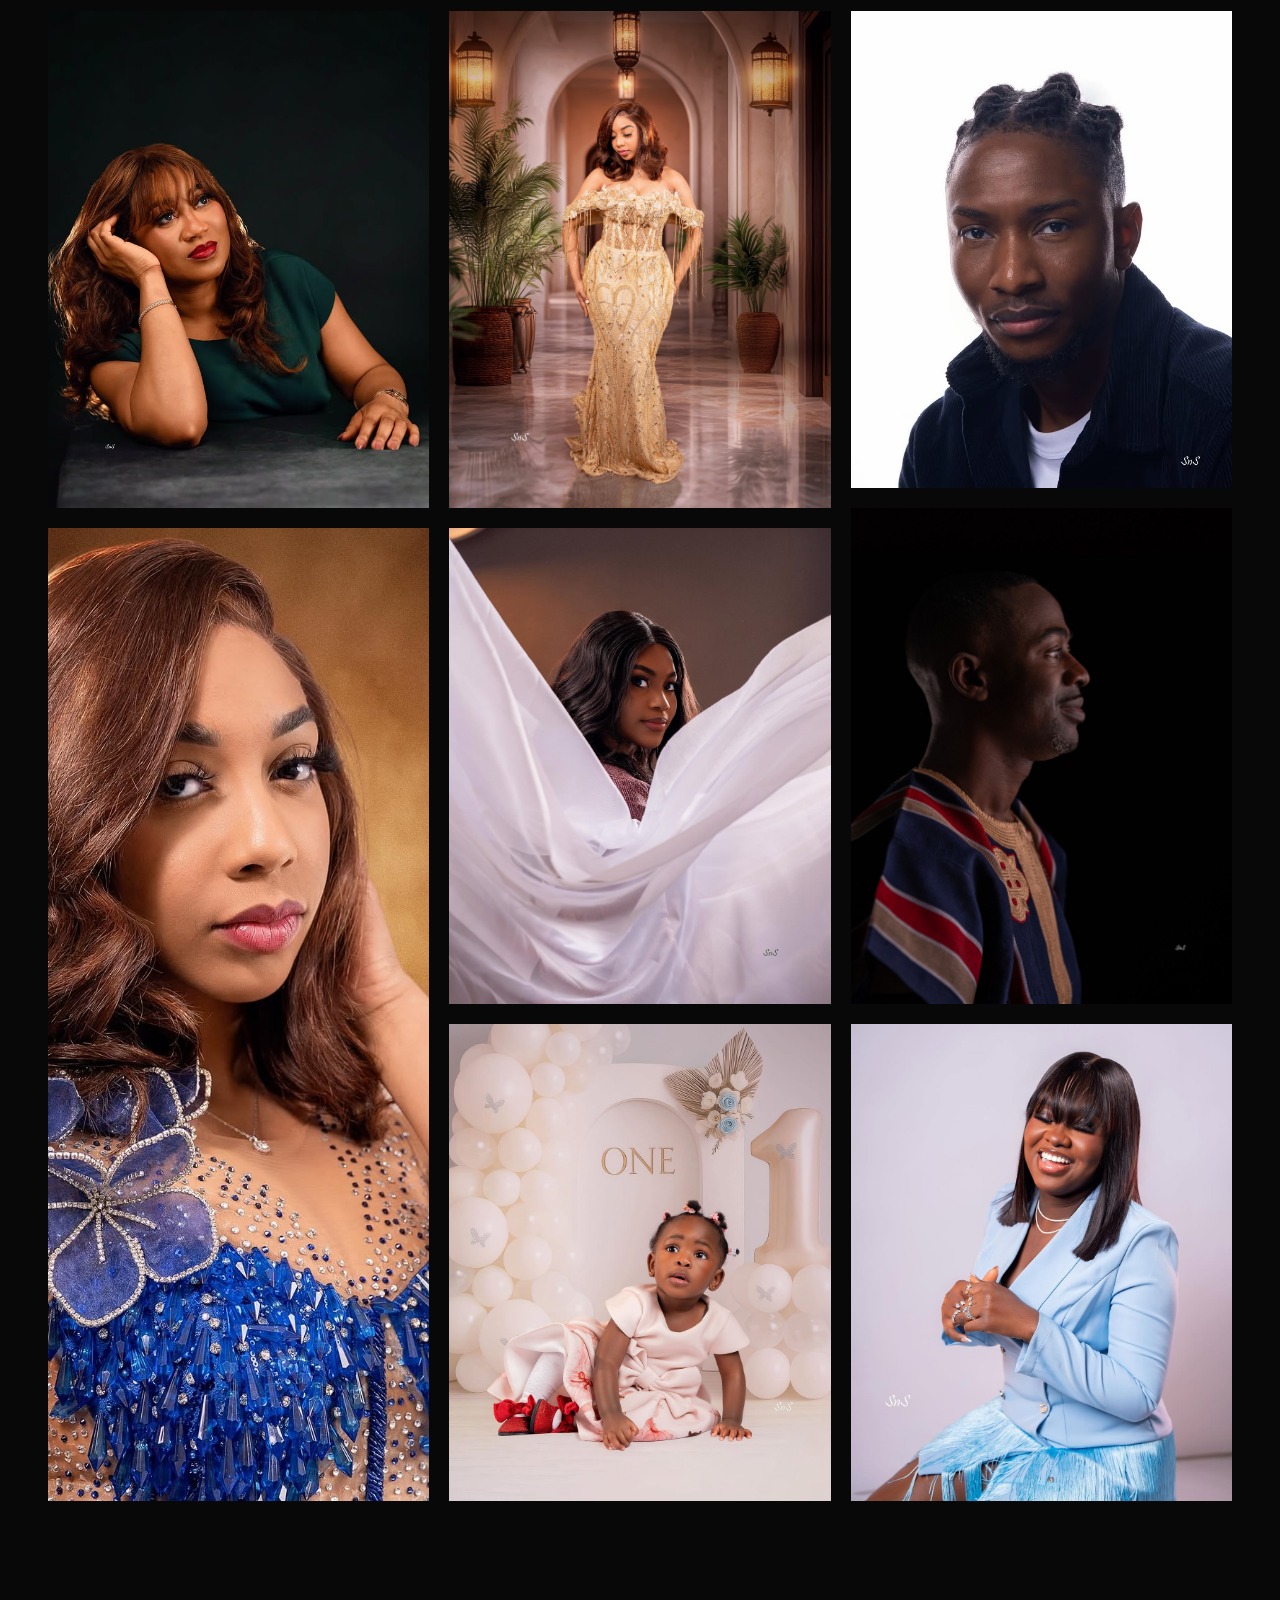
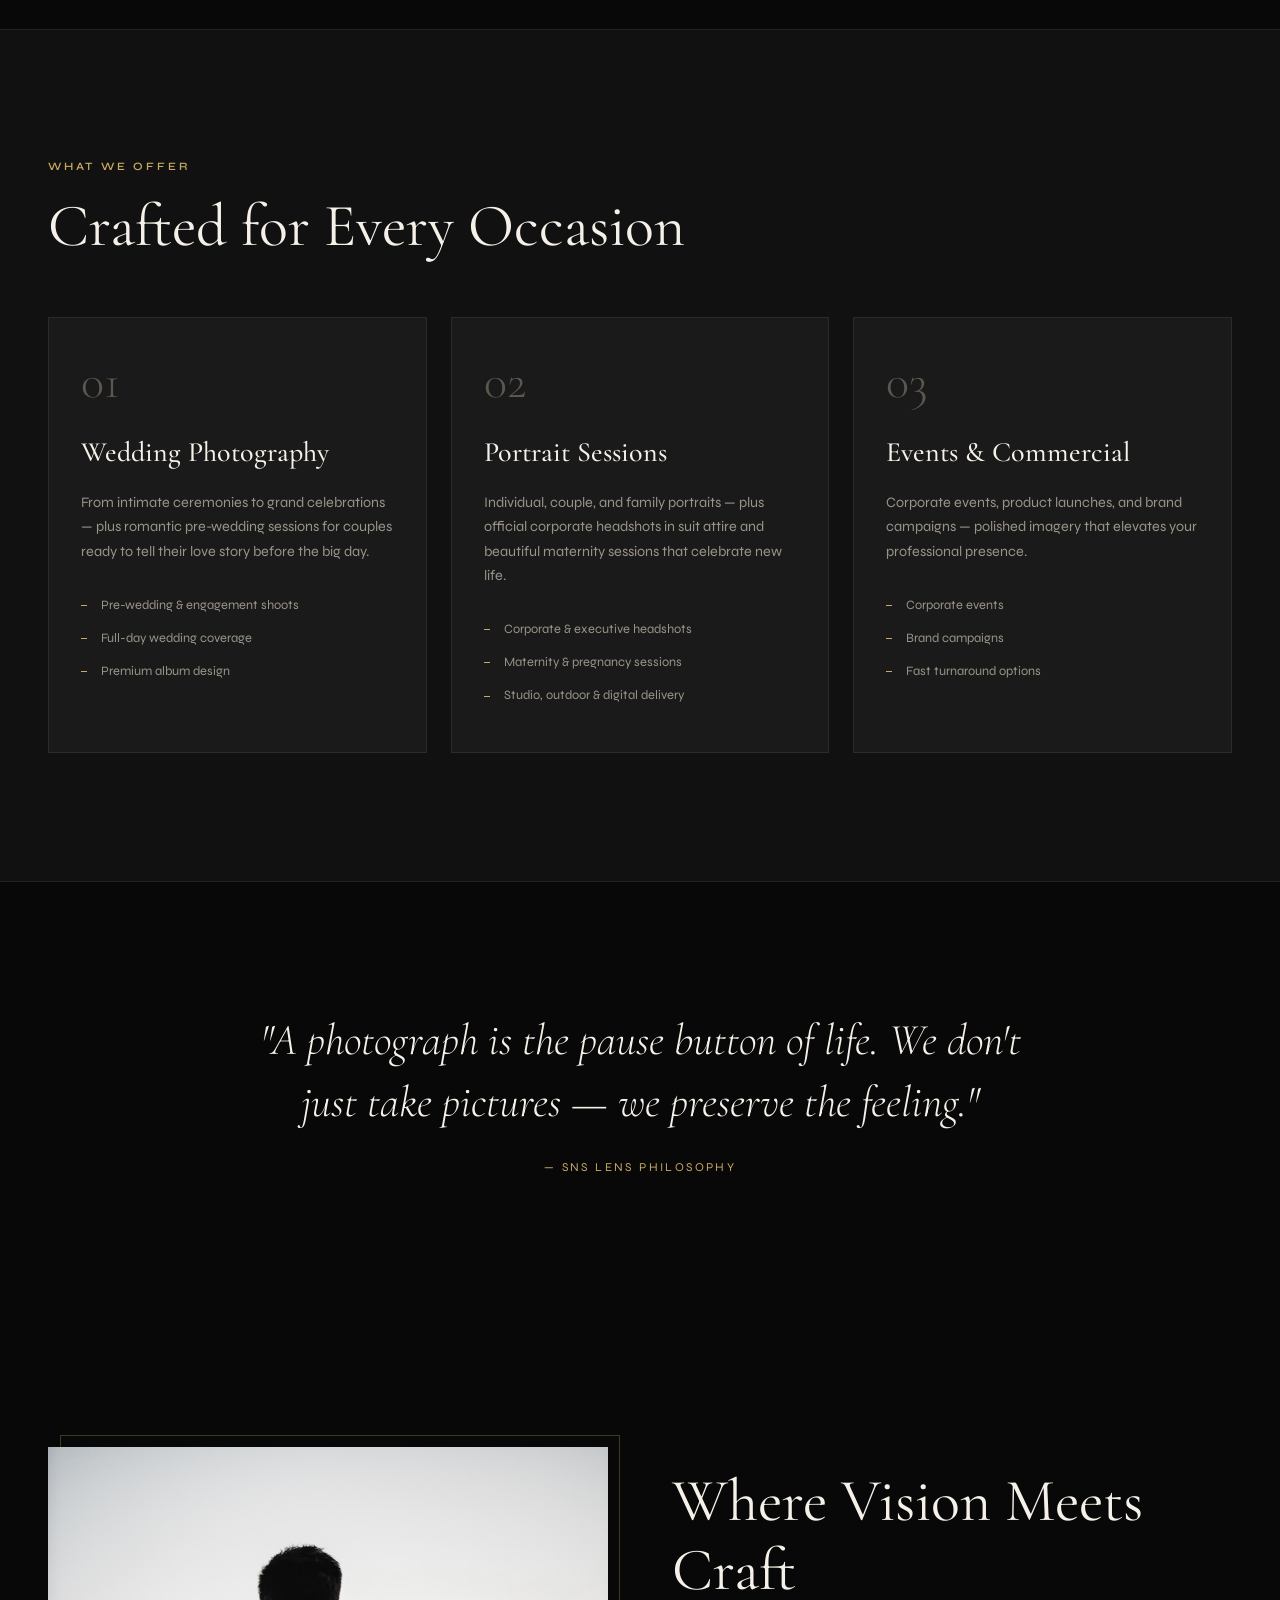
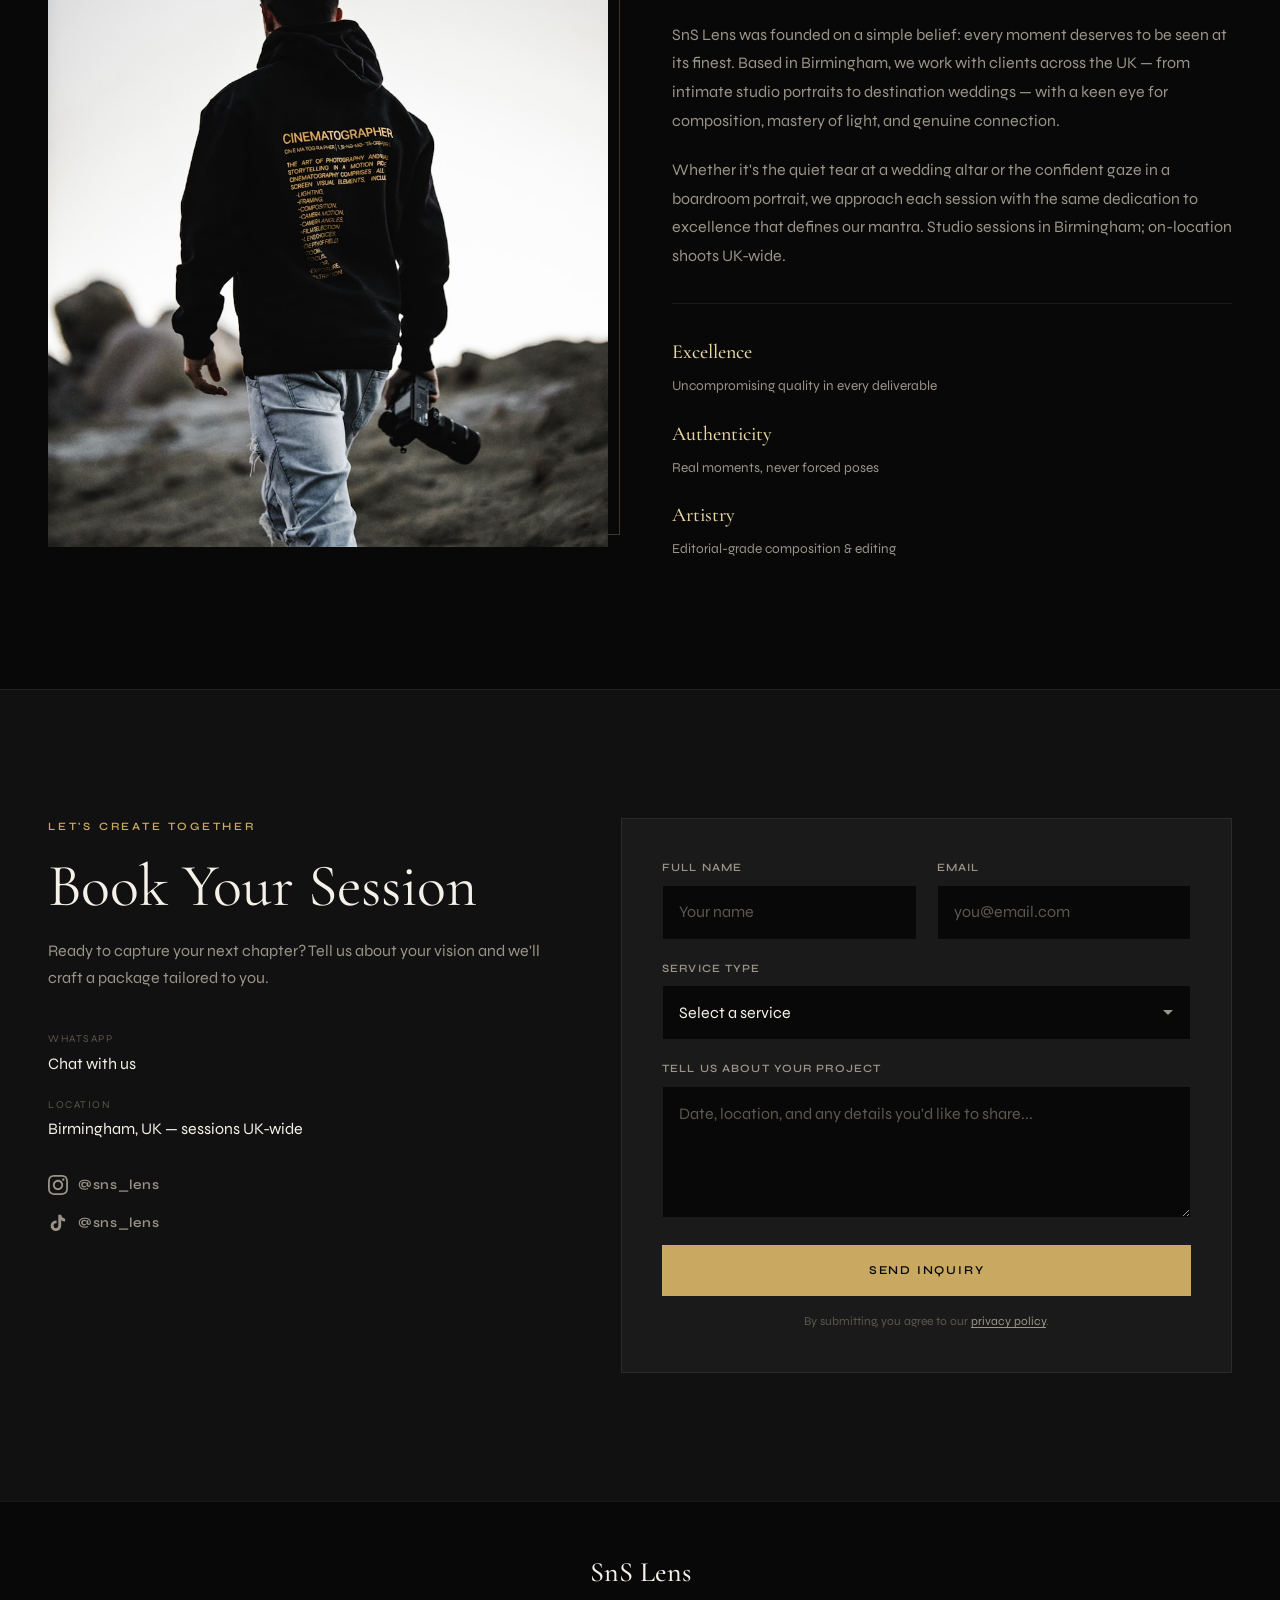
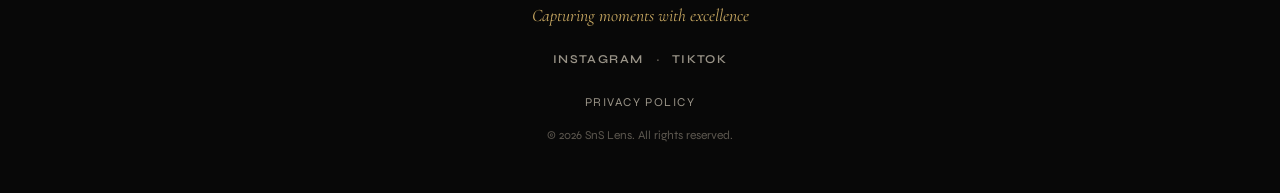
==== commit b35af4d9: "Add hero Ken Burns effect and auto-scrolling portfolio strip. Co-authored-by: Cursor <cursoragent@cu" ====
--- a/index.html
+++ b/index.html
@@ -122,6 +122,27 @@
       </div>
     </section>
 
+    <section class="portfolio-strip" aria-label="Featured portfolio highlights">
+      <div class="portfolio-strip-track">
+        <figure class="portfolio-strip-item"><img src="images/portfolio/12-jgorgeous.jpg" alt="Portrait by SnS Lens" width="320" height="400" loading="lazy" /></figure>
+        <figure class="portfolio-strip-item"><img src="images/portfolio/14-gold-gown.jpg" alt="Gold gown portrait by SnS Lens" width="320" height="400" loading="lazy" /></figure>
+        <figure class="portfolio-strip-item"><img src="images/portfolio/10-engagement.jpg" alt="Pre-wedding session by SnS Lens" width="320" height="400" loading="lazy" /></figure>
+        <figure class="portfolio-strip-item"><img src="images/portfolio/02-anniversary.jpg" alt="Wedding anniversary by SnS Lens" width="320" height="400" loading="lazy" /></figure>
+        <figure class="portfolio-strip-item"><img src="images/portfolio/16-traditional-portrait.jpg" alt="Traditional portrait by SnS Lens" width="320" height="400" loading="lazy" /></figure>
+        <figure class="portfolio-strip-item"><img src="images/portfolio/05-corporate.jpg" alt="Corporate portrait by SnS Lens" width="320" height="400" loading="lazy" /></figure>
+        <figure class="portfolio-strip-item"><img src="images/portfolio/01-maternity.jpg" alt="Maternity session by SnS Lens" width="320" height="400" loading="lazy" /></figure>
+        <figure class="portfolio-strip-item"><img src="images/portfolio/07-portrait.jpg" alt="Elegant portrait by SnS Lens" width="320" height="400" loading="lazy" /></figure>
+        <figure class="portfolio-strip-item" aria-hidden="true"><img src="images/portfolio/12-jgorgeous.jpg" alt="" width="320" height="400" loading="lazy" /></figure>
+        <figure class="portfolio-strip-item" aria-hidden="true"><img src="images/portfolio/14-gold-gown.jpg" alt="" width="320" height="400" loading="lazy" /></figure>
+        <figure class="portfolio-strip-item" aria-hidden="true"><img src="images/portfolio/10-engagement.jpg" alt="" width="320" height="400" loading="lazy" /></figure>
+        <figure class="portfolio-strip-item" aria-hidden="true"><img src="images/portfolio/02-anniversary.jpg" alt="" width="320" height="400" loading="lazy" /></figure>
+        <figure class="portfolio-strip-item" aria-hidden="true"><img src="images/portfolio/16-traditional-portrait.jpg" alt="" width="320" height="400" loading="lazy" /></figure>
+        <figure class="portfolio-strip-item" aria-hidden="true"><img src="images/portfolio/05-corporate.jpg" alt="" width="320" height="400" loading="lazy" /></figure>
+        <figure class="portfolio-strip-item" aria-hidden="true"><img src="images/portfolio/01-maternity.jpg" alt="" width="320" height="400" loading="lazy" /></figure>
+        <figure class="portfolio-strip-item" aria-hidden="true"><img src="images/portfolio/07-portrait.jpg" alt="" width="320" height="400" loading="lazy" /></figure>
+      </div>
+    </section>
+
     <section class="work" id="work" aria-labelledby="work-heading">
       <div class="section-header">
         <p class="section-eyebrow reveal">Selected Work</p>
--- a/css/styles.css
+++ b/css/styles.css
@@ -309,19 +309,24 @@
   position: absolute;
   inset: 0;
   z-index: 0;
+  overflow: hidden;
 }
 
 .hero-image {
   width: 100%;
   height: 100%;
   object-fit: cover;
-  transform: scale(1.05);
-  animation: heroZoom 20s var(--ease-in-out) infinite alternate;
-}
-
-@keyframes heroZoom {
-  from { transform: scale(1.05); }
-  to { transform: scale(1.12); }
+  will-change: transform;
+  animation: heroKenBurns 26s ease-in-out infinite alternate;
+}
+
+@keyframes heroKenBurns {
+  0% {
+    transform: scale(1.08) translate(0%, 0%);
+  }
+  100% {
+    transform: scale(1.17) translate(-2.5%, -1.5%);
+  }
 }
 
 .hero-overlay {
@@ -493,6 +498,53 @@
 }
 
 @keyframes marquee {
+  from { transform: translateX(0); }
+  to { transform: translateX(-50%); }
+}
+
+/* ─── Portfolio strip ─── */
+
+.portfolio-strip {
+  overflow: hidden;
+  padding: 1.5rem 0;
+  background: var(--bg-deep);
+  border-bottom: 1px solid var(--border);
+}
+
+.portfolio-strip-track {
+  display: flex;
+  align-items: center;
+  gap: 1rem;
+  width: max-content;
+  animation: portfolioStrip 50s linear infinite;
+}
+
+.portfolio-strip:hover .portfolio-strip-track {
+  animation-play-state: paused;
+}
+
+.portfolio-strip-item {
+  flex-shrink: 0;
+  width: clamp(180px, 20vw, 280px);
+  aspect-ratio: 4 / 5;
+  overflow: hidden;
+  margin: 0;
+  border: 1px solid var(--border);
+}
+
+.portfolio-strip-item img {
+  width: 100%;
+  height: 100%;
+  object-fit: cover;
+  transition: transform 0.6s var(--ease-out-expo), filter 0.4s ease;
+}
+
+.portfolio-strip-item:hover img {
+  transform: scale(1.05);
+  filter: brightness(1.08);
+}
+
+@keyframes portfolioStrip {
   from { transform: translateX(0); }
   to { transform: translateX(-50%); }
 }
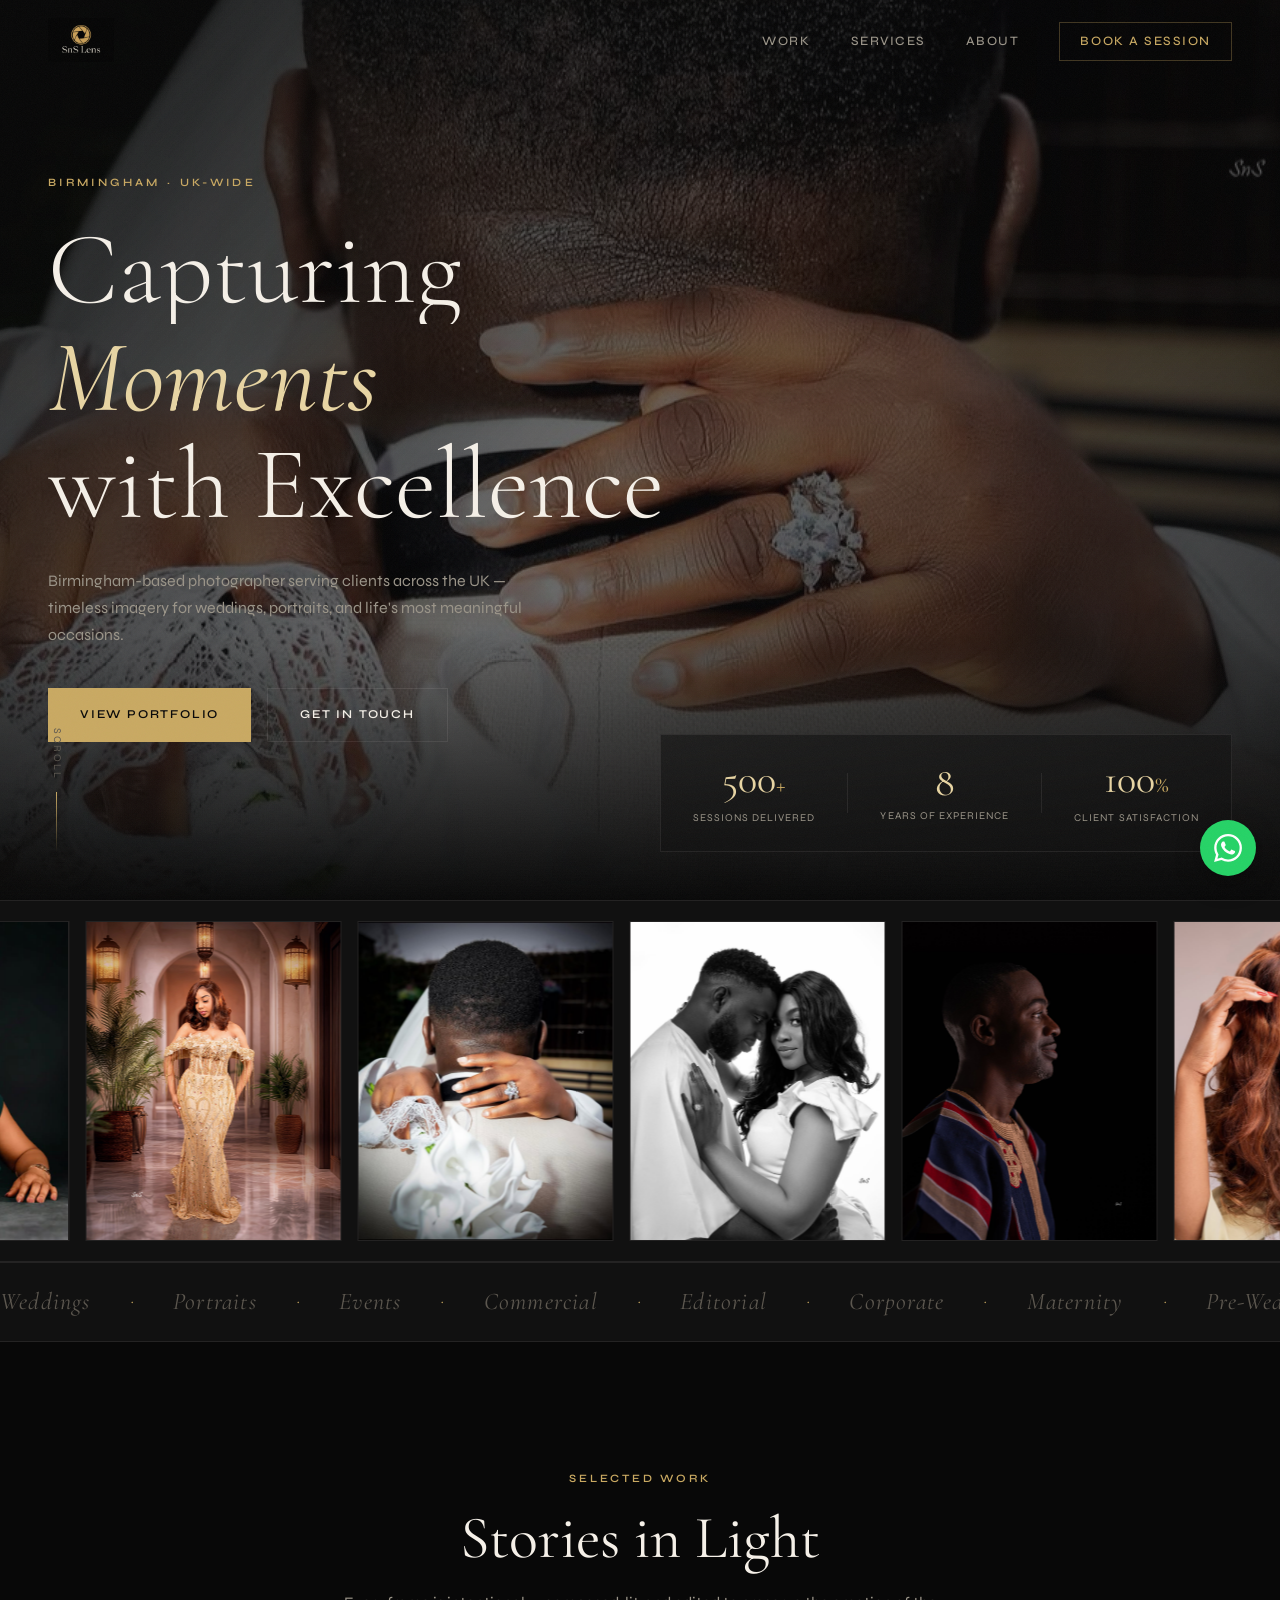
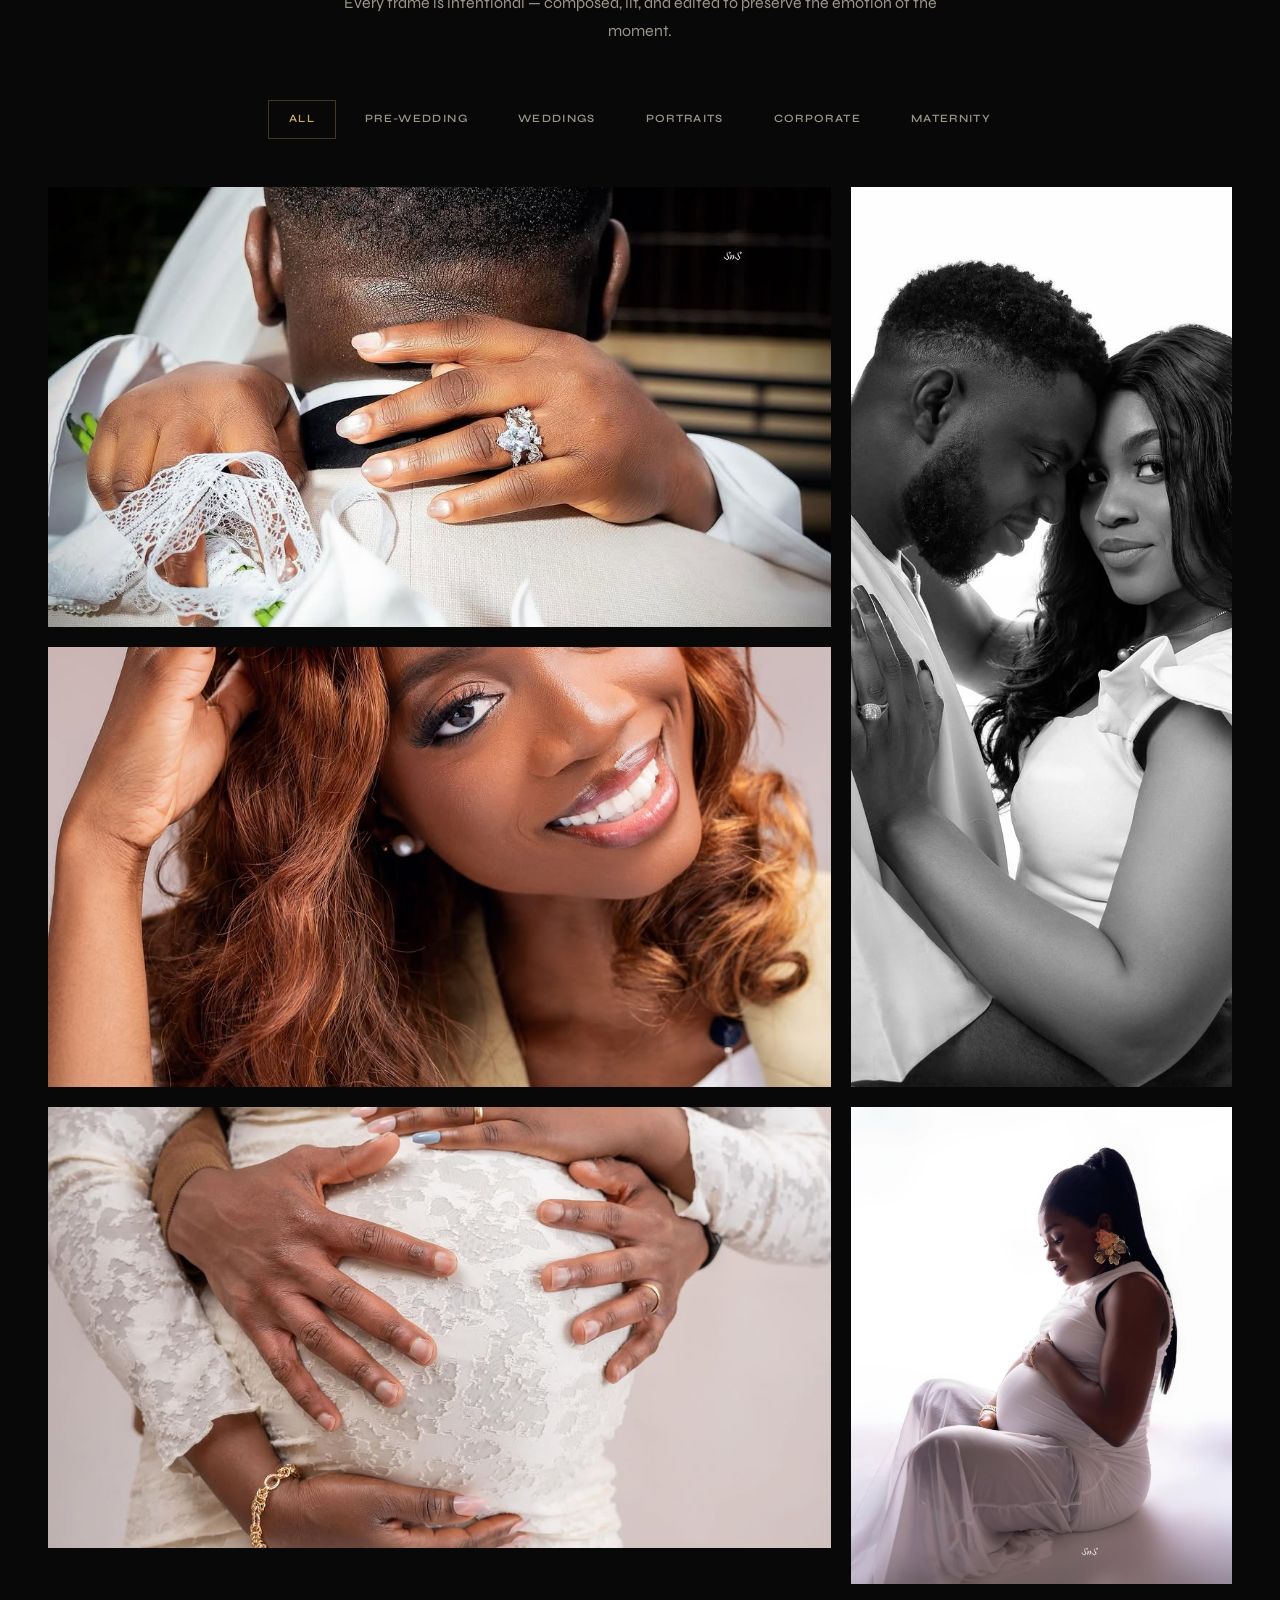
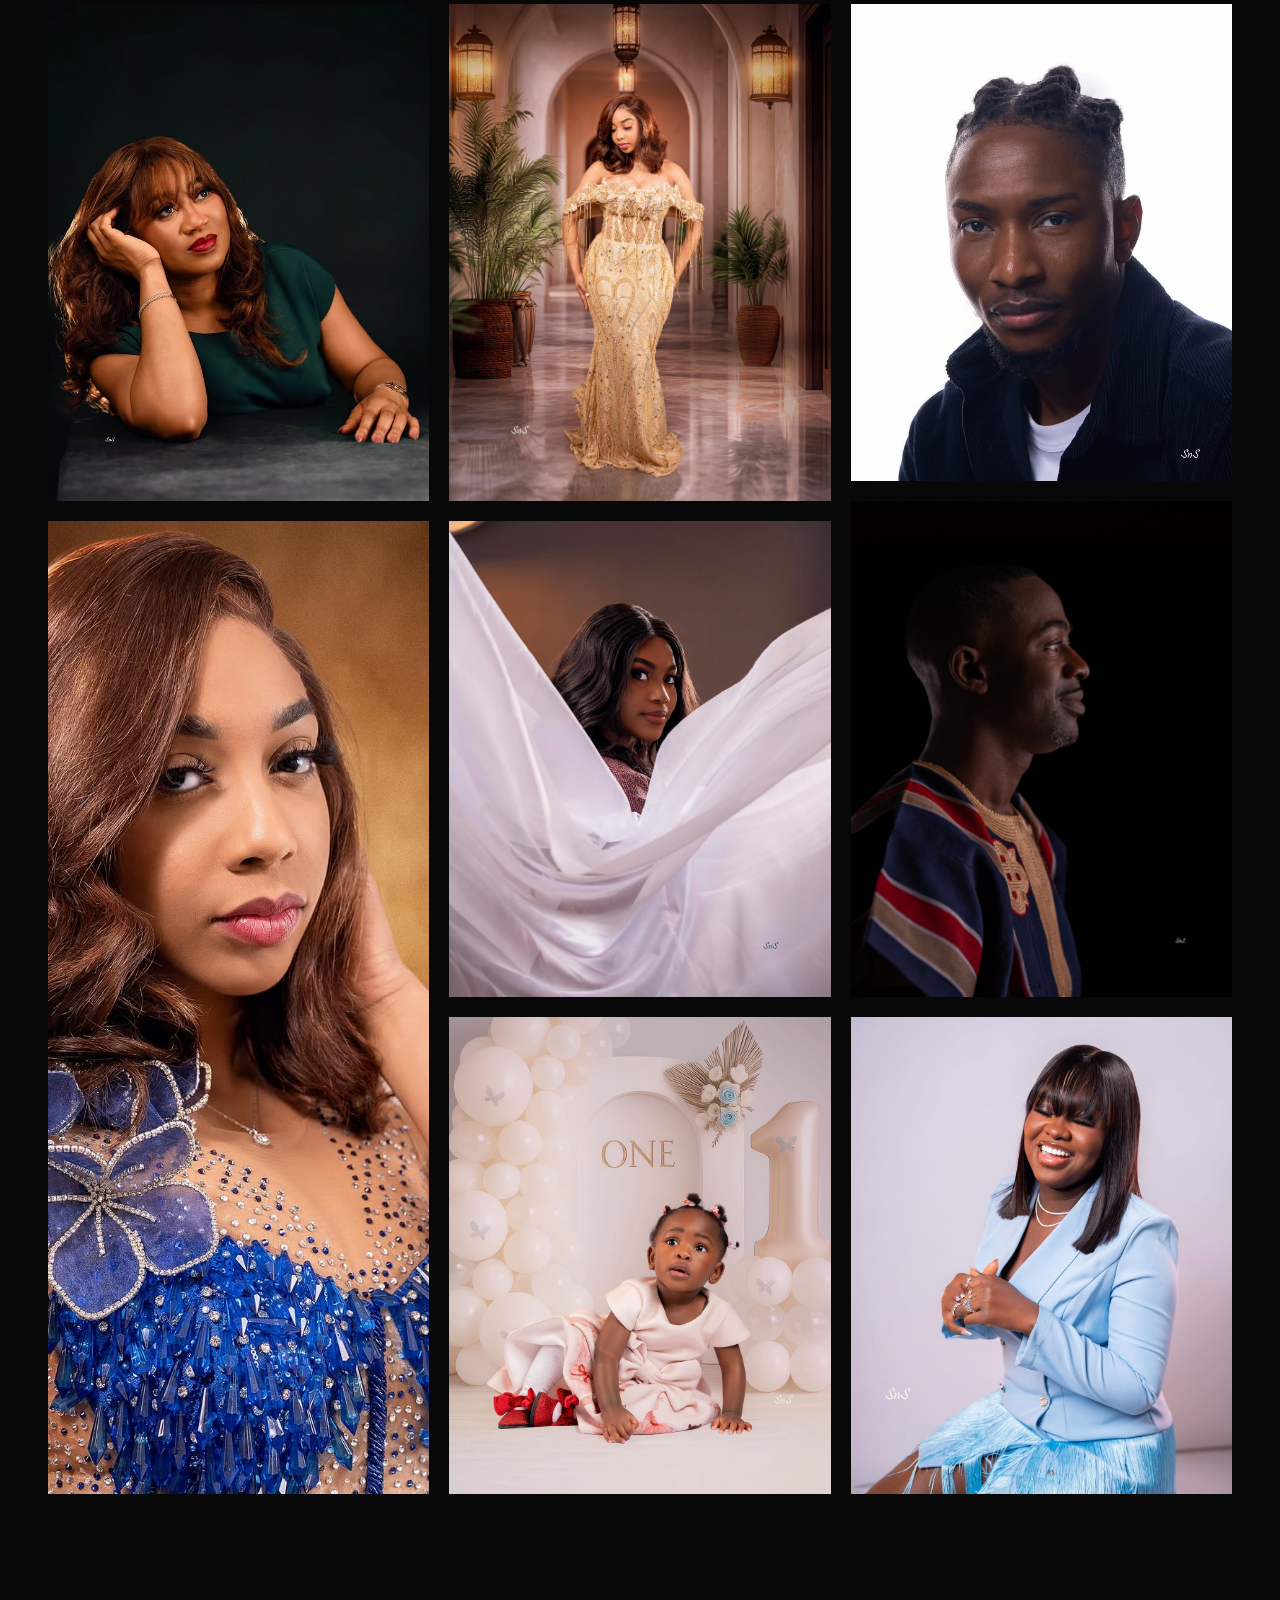
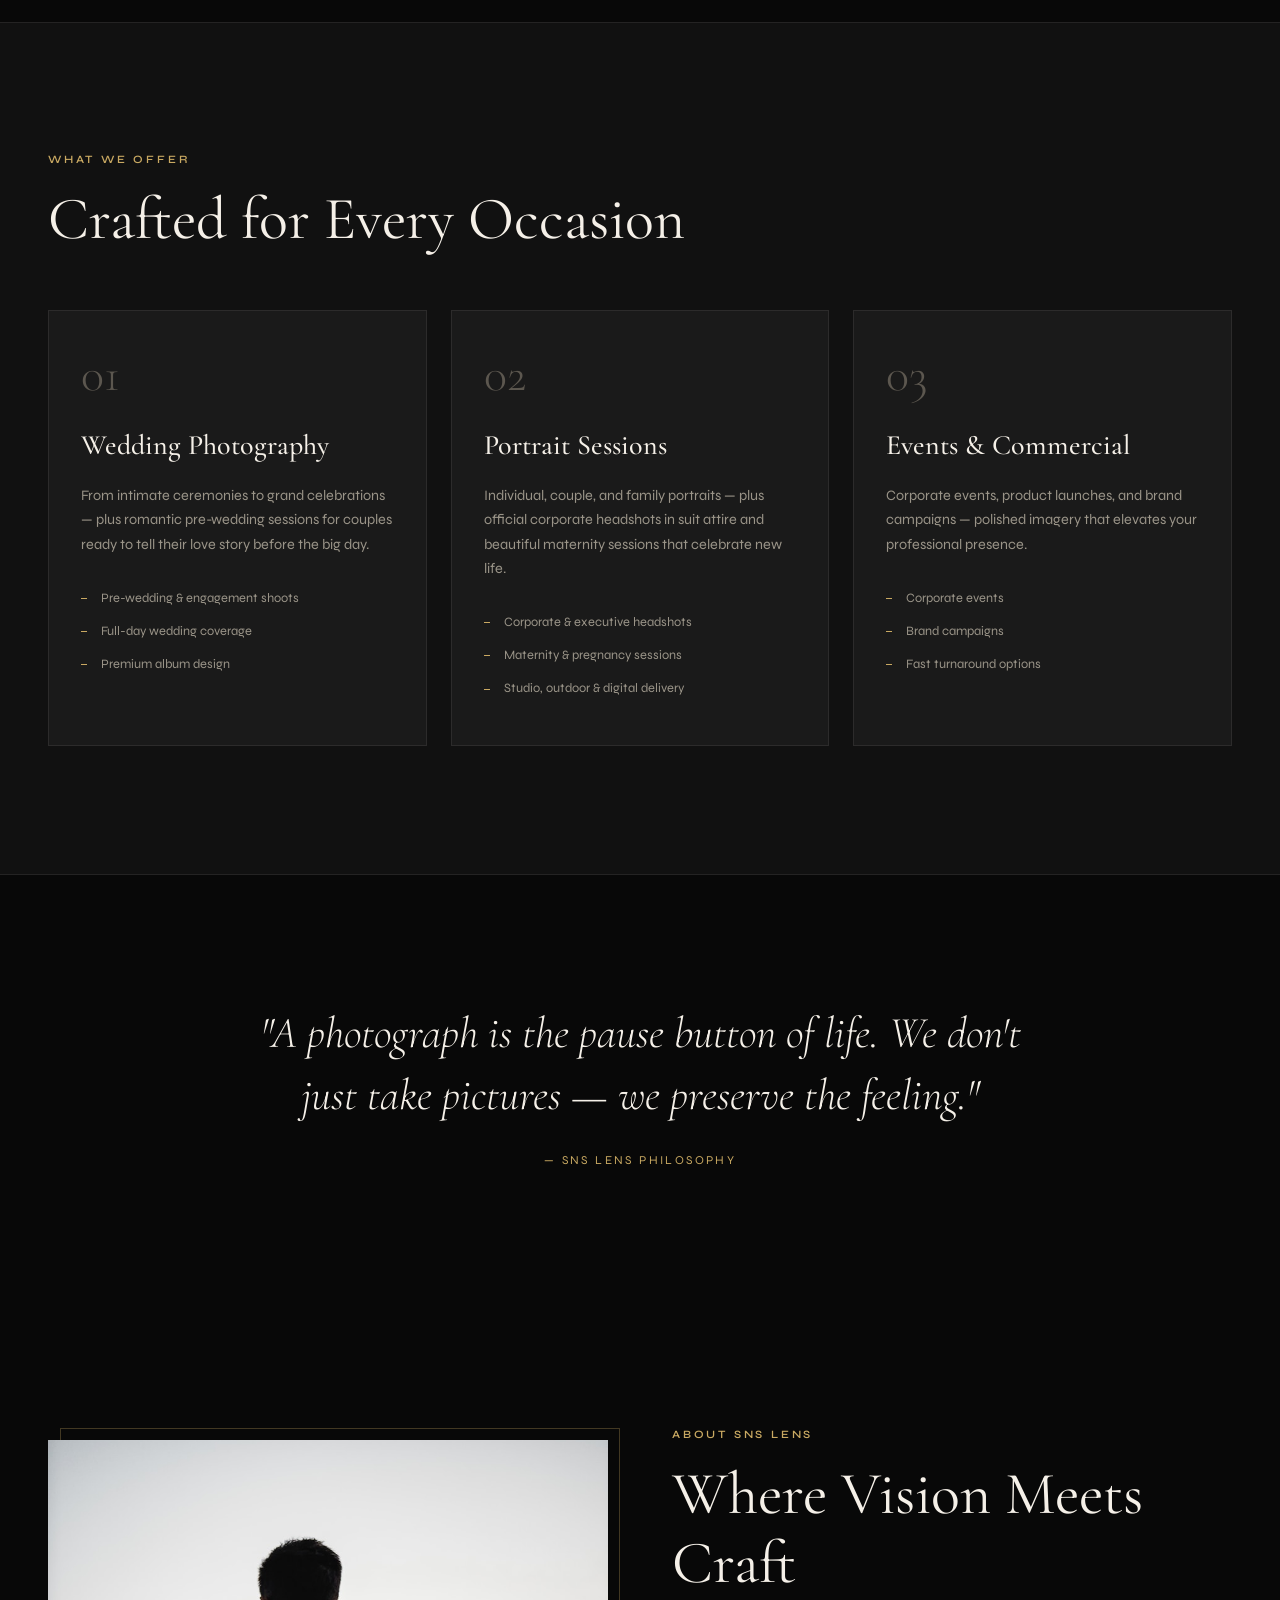
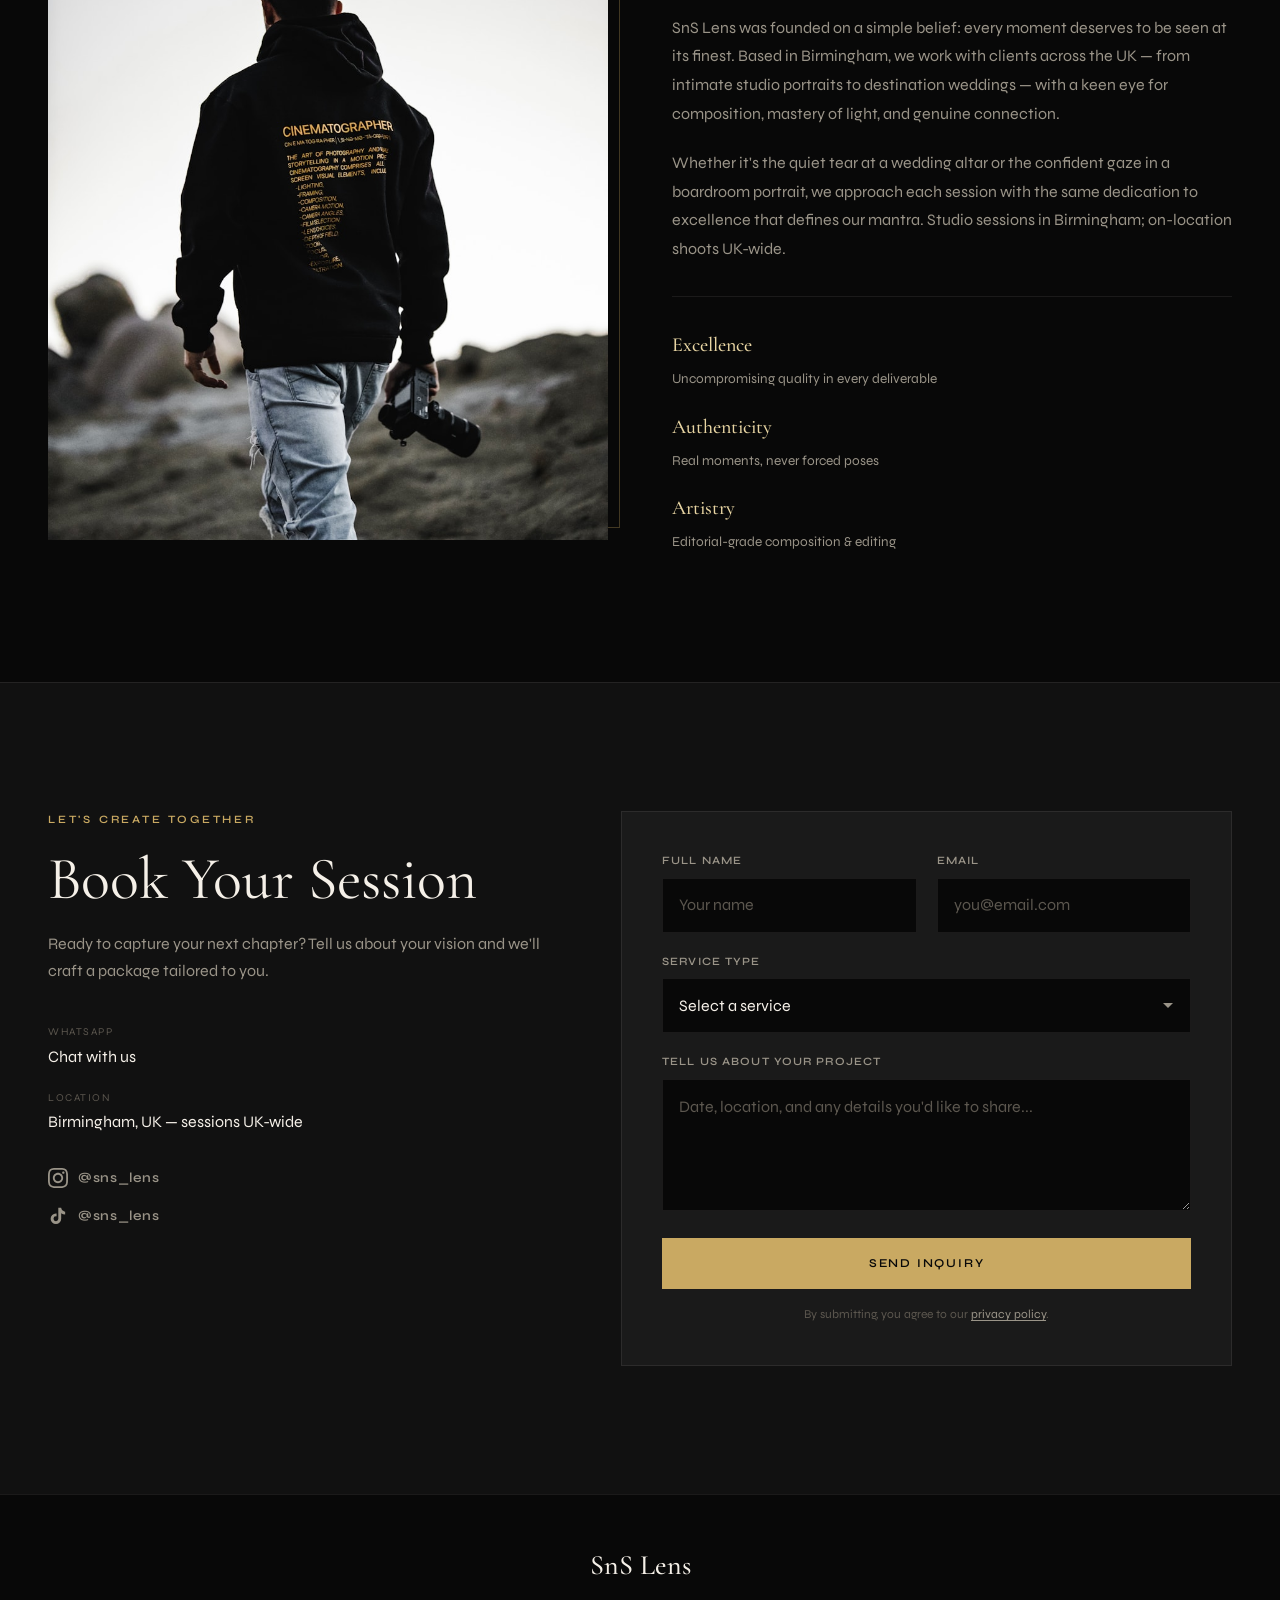
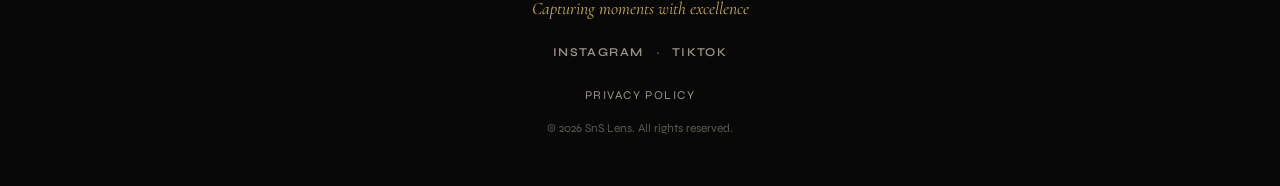
==== commit 50c1ce29: "Fix image motion: stronger hero Ken Burns and JS-driven portfolio strip. Co-authored-by: Cursor <cur" ====
--- a/index.html
+++ b/index.html
@@ -101,6 +101,31 @@
       </aside>
     </section>
 
+    <section class="portfolio-strip" aria-label="Featured portfolio highlights">
+      <div class="portfolio-strip-track" id="portfolio-strip-track">
+        <div class="portfolio-strip-set">
+          <figure class="portfolio-strip-item"><img src="images/portfolio/12-jgorgeous.jpg" alt="Portrait by SnS Lens" width="320" height="400" loading="eager" /></figure>
+          <figure class="portfolio-strip-item"><img src="images/portfolio/14-gold-gown.jpg" alt="Gold gown portrait by SnS Lens" width="320" height="400" loading="eager" /></figure>
+          <figure class="portfolio-strip-item"><img src="images/portfolio/10-engagement.jpg" alt="Pre-wedding session by SnS Lens" width="320" height="400" loading="eager" /></figure>
+          <figure class="portfolio-strip-item"><img src="images/portfolio/02-anniversary.jpg" alt="Wedding anniversary by SnS Lens" width="320" height="400" loading="eager" /></figure>
+          <figure class="portfolio-strip-item"><img src="images/portfolio/16-traditional-portrait.jpg" alt="Traditional portrait by SnS Lens" width="320" height="400" loading="eager" /></figure>
+          <figure class="portfolio-strip-item"><img src="images/portfolio/05-corporate.jpg" alt="Corporate portrait by SnS Lens" width="320" height="400" loading="eager" /></figure>
+          <figure class="portfolio-strip-item"><img src="images/portfolio/01-maternity.jpg" alt="Maternity session by SnS Lens" width="320" height="400" loading="eager" /></figure>
+          <figure class="portfolio-strip-item"><img src="images/portfolio/07-portrait.jpg" alt="Elegant portrait by SnS Lens" width="320" height="400" loading="eager" /></figure>
+        </div>
+        <div class="portfolio-strip-set" aria-hidden="true">
+          <figure class="portfolio-strip-item"><img src="images/portfolio/12-jgorgeous.jpg" alt="" width="320" height="400" loading="eager" /></figure>
+          <figure class="portfolio-strip-item"><img src="images/portfolio/14-gold-gown.jpg" alt="" width="320" height="400" loading="eager" /></figure>
+          <figure class="portfolio-strip-item"><img src="images/portfolio/10-engagement.jpg" alt="" width="320" height="400" loading="eager" /></figure>
+          <figure class="portfolio-strip-item"><img src="images/portfolio/02-anniversary.jpg" alt="" width="320" height="400" loading="eager" /></figure>
+          <figure class="portfolio-strip-item"><img src="images/portfolio/16-traditional-portrait.jpg" alt="" width="320" height="400" loading="eager" /></figure>
+          <figure class="portfolio-strip-item"><img src="images/portfolio/05-corporate.jpg" alt="" width="320" height="400" loading="eager" /></figure>
+          <figure class="portfolio-strip-item"><img src="images/portfolio/01-maternity.jpg" alt="" width="320" height="400" loading="eager" /></figure>
+          <figure class="portfolio-strip-item"><img src="images/portfolio/07-portrait.jpg" alt="" width="320" height="400" loading="eager" /></figure>
+        </div>
+      </div>
+    </section>
+
     <section class="marquee" aria-hidden="true">
       <div class="marquee-track">
         <span>Weddings</span><span class="marquee-dot">◆</span>
@@ -119,27 +144,6 @@
         <span>Corporate</span><span class="marquee-dot">◆</span>
         <span>Maternity</span><span class="marquee-dot">◆</span>
         <span>Pre-Wedding</span><span class="marquee-dot">◆</span>
-      </div>
-    </section>
-
-    <section class="portfolio-strip" aria-label="Featured portfolio highlights">
-      <div class="portfolio-strip-track">
-        <figure class="portfolio-strip-item"><img src="images/portfolio/12-jgorgeous.jpg" alt="Portrait by SnS Lens" width="320" height="400" loading="lazy" /></figure>
-        <figure class="portfolio-strip-item"><img src="images/portfolio/14-gold-gown.jpg" alt="Gold gown portrait by SnS Lens" width="320" height="400" loading="lazy" /></figure>
-        <figure class="portfolio-strip-item"><img src="images/portfolio/10-engagement.jpg" alt="Pre-wedding session by SnS Lens" width="320" height="400" loading="lazy" /></figure>
-        <figure class="portfolio-strip-item"><img src="images/portfolio/02-anniversary.jpg" alt="Wedding anniversary by SnS Lens" width="320" height="400" loading="lazy" /></figure>
-        <figure class="portfolio-strip-item"><img src="images/portfolio/16-traditional-portrait.jpg" alt="Traditional portrait by SnS Lens" width="320" height="400" loading="lazy" /></figure>
-        <figure class="portfolio-strip-item"><img src="images/portfolio/05-corporate.jpg" alt="Corporate portrait by SnS Lens" width="320" height="400" loading="lazy" /></figure>
-        <figure class="portfolio-strip-item"><img src="images/portfolio/01-maternity.jpg" alt="Maternity session by SnS Lens" width="320" height="400" loading="lazy" /></figure>
-        <figure class="portfolio-strip-item"><img src="images/portfolio/07-portrait.jpg" alt="Elegant portrait by SnS Lens" width="320" height="400" loading="lazy" /></figure>
-        <figure class="portfolio-strip-item" aria-hidden="true"><img src="images/portfolio/12-jgorgeous.jpg" alt="" width="320" height="400" loading="lazy" /></figure>
-        <figure class="portfolio-strip-item" aria-hidden="true"><img src="images/portfolio/14-gold-gown.jpg" alt="" width="320" height="400" loading="lazy" /></figure>
-        <figure class="portfolio-strip-item" aria-hidden="true"><img src="images/portfolio/10-engagement.jpg" alt="" width="320" height="400" loading="lazy" /></figure>
-        <figure class="portfolio-strip-item" aria-hidden="true"><img src="images/portfolio/02-anniversary.jpg" alt="" width="320" height="400" loading="lazy" /></figure>
-        <figure class="portfolio-strip-item" aria-hidden="true"><img src="images/portfolio/16-traditional-portrait.jpg" alt="" width="320" height="400" loading="lazy" /></figure>
-        <figure class="portfolio-strip-item" aria-hidden="true"><img src="images/portfolio/05-corporate.jpg" alt="" width="320" height="400" loading="lazy" /></figure>
-        <figure class="portfolio-strip-item" aria-hidden="true"><img src="images/portfolio/01-maternity.jpg" alt="" width="320" height="400" loading="lazy" /></figure>
-        <figure class="portfolio-strip-item" aria-hidden="true"><img src="images/portfolio/07-portrait.jpg" alt="" width="320" height="400" loading="lazy" /></figure>
       </div>
     </section>
 
--- a/css/styles.css
+++ b/css/styles.css
@@ -313,19 +313,24 @@
 }
 
 .hero-image {
-  width: 100%;
-  height: 100%;
+  width: 110%;
+  height: 110%;
+  max-width: none;
   object-fit: cover;
+  transform: scale(1.12) translate(-3%, -2%);
   will-change: transform;
-  animation: heroKenBurns 26s ease-in-out infinite alternate;
+  animation: heroKenBurns 18s ease-in-out infinite alternate;
 }
 
 @keyframes heroKenBurns {
   0% {
-    transform: scale(1.08) translate(0%, 0%);
+    transform: scale(1.12) translate(-3%, -2%);
+  }
+  50% {
+    transform: scale(1.2) translate(-5%, -3%);
   }
   100% {
-    transform: scale(1.17) translate(-2.5%, -1.5%);
+    transform: scale(1.14) translate(-1%, -4%);
   }
 }
 
@@ -506,20 +511,26 @@
 
 .portfolio-strip {
   overflow: hidden;
-  padding: 1.5rem 0;
-  background: var(--bg-deep);
-  border-bottom: 1px solid var(--border);
+  padding: 1.25rem 0;
+  background: var(--bg-surface);
+  border-block: 1px solid var(--border);
 }
 
 .portfolio-strip-track {
+  display: flex;
+  align-items: center;
+  width: max-content;
+  will-change: transform;
+}
+
+.portfolio-strip-set {
   display: flex;
   align-items: center;
   gap: 1rem;
-  width: max-content;
-  animation: portfolioStrip 50s linear infinite;
-}
-
-.portfolio-strip:hover .portfolio-strip-track {
+  padding-right: 1rem;
+}
+
+.portfolio-strip.is-paused .portfolio-strip-track {
   animation-play-state: paused;
 }
 
@@ -542,11 +553,6 @@
 .portfolio-strip-item:hover img {
   transform: scale(1.05);
   filter: brightness(1.08);
-}
-
-@keyframes portfolioStrip {
-  from { transform: translateX(0); }
-  to { transform: translateX(-50%); }
 }
 
 /* ─── Sections ─── */
@@ -1285,14 +1291,17 @@
 }
 
 @media (prefers-reduced-motion: reduce) {
-  *, *::before, *::after {
-    animation-duration: 0.01ms !important;
-    transition-duration: 0.01ms !important;
-  }
-
   .reveal {
     opacity: 1;
     transform: none;
+    transition: none;
+  }
+
+  .hero-image {
+    animation: none;
+    transform: scale(1.05);
+    width: 100%;
+    height: 100%;
   }
 
   html {
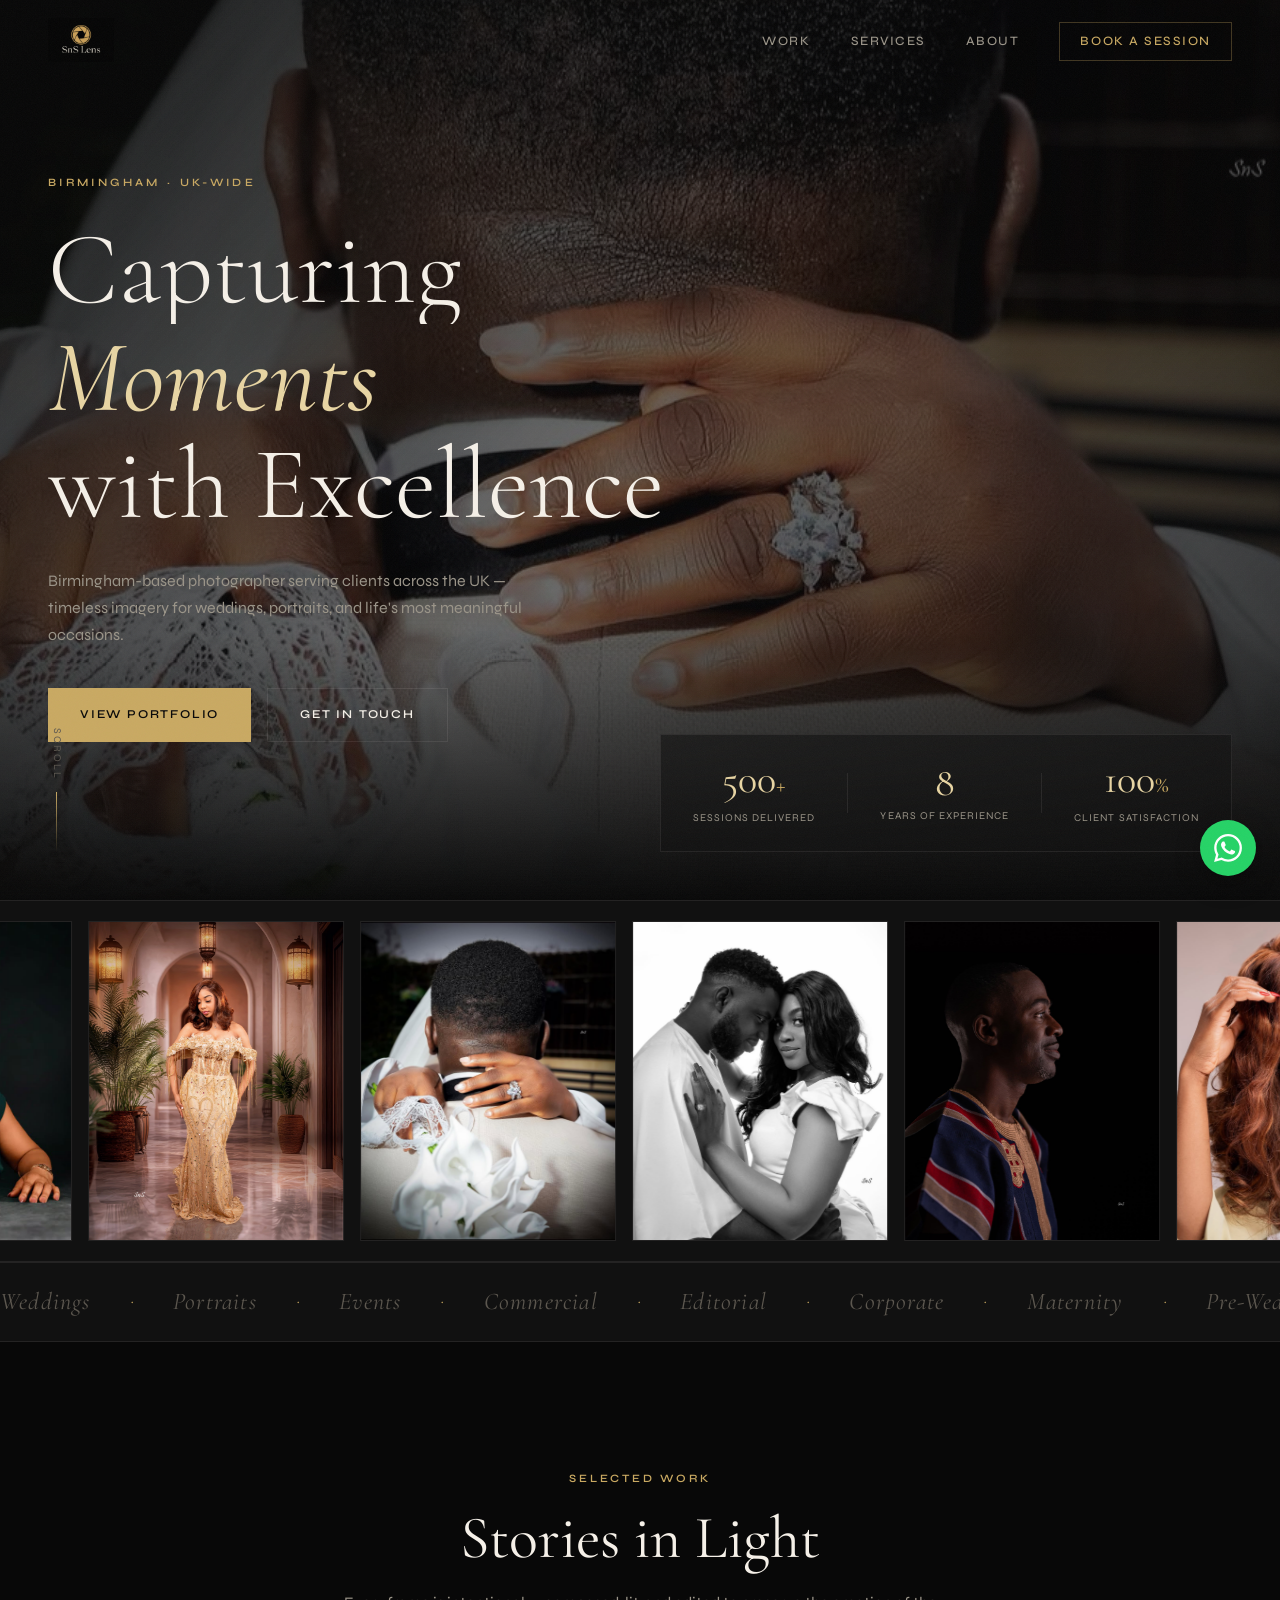
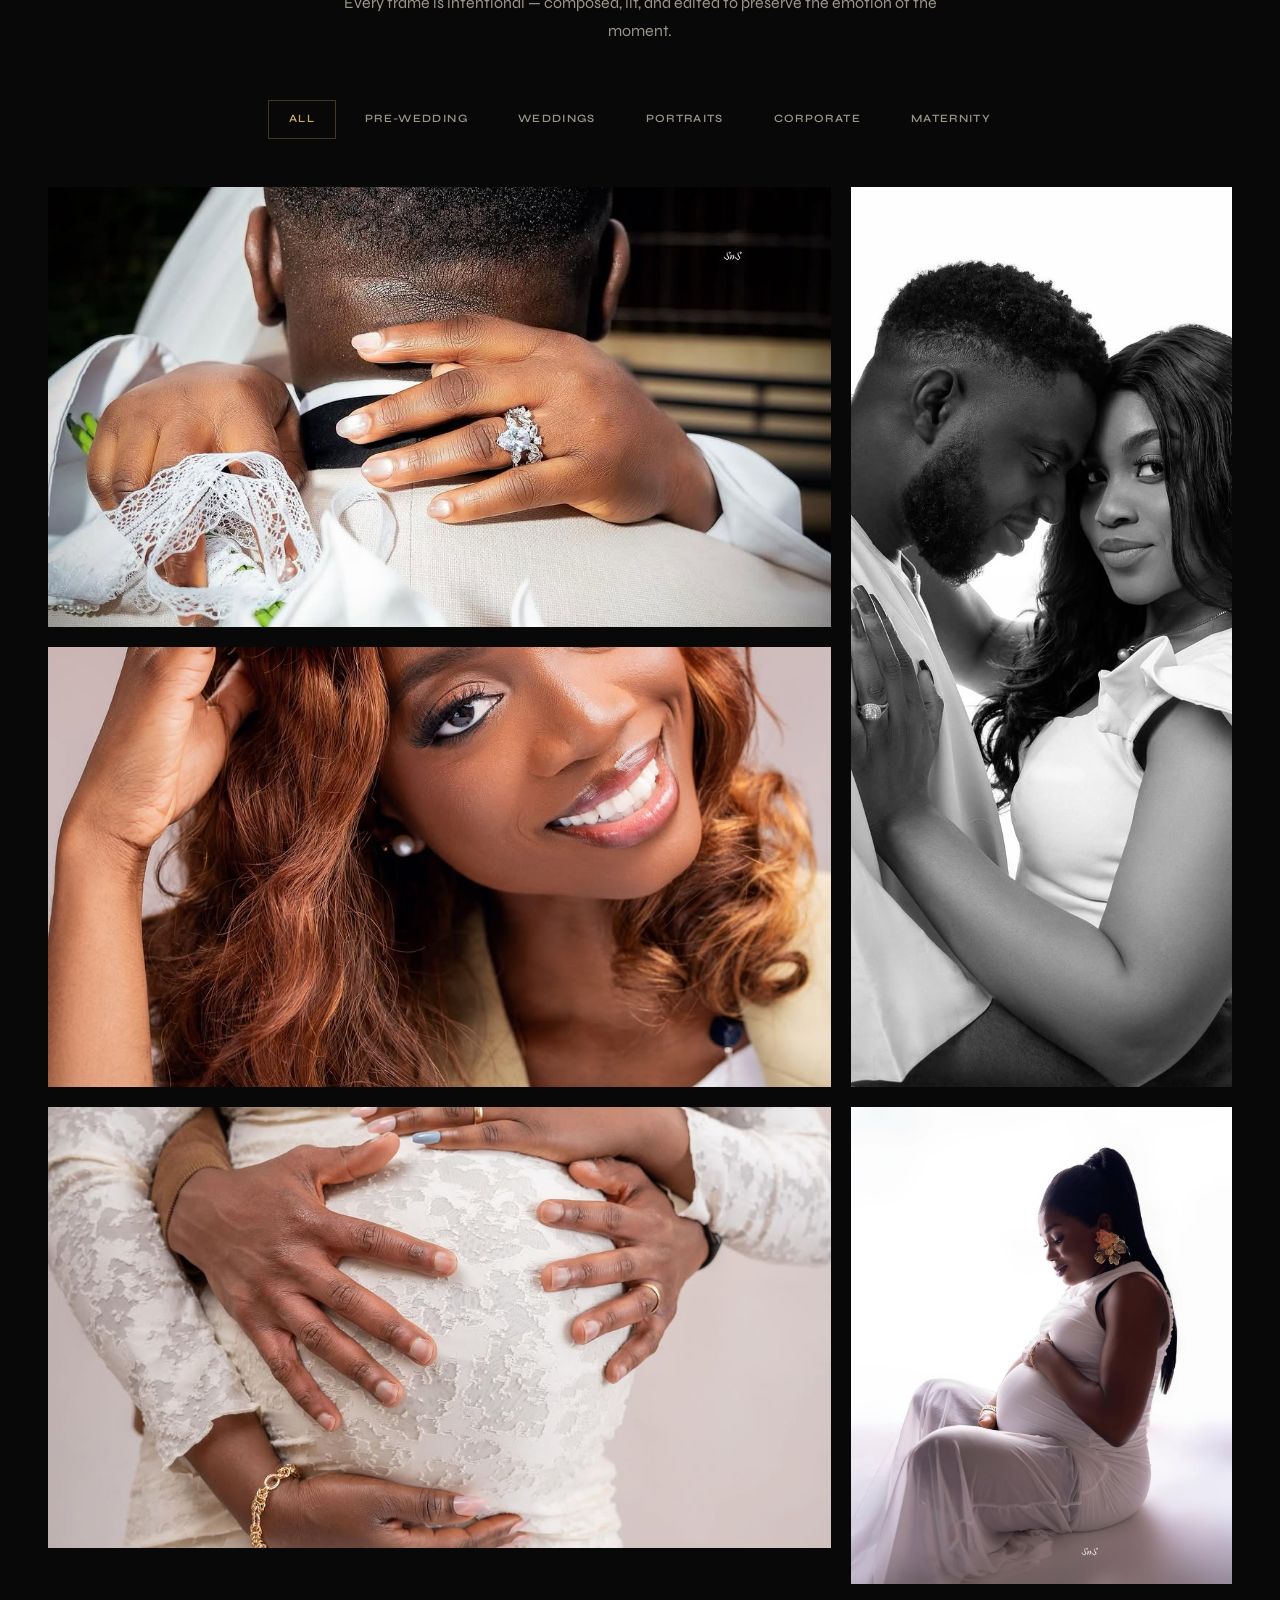
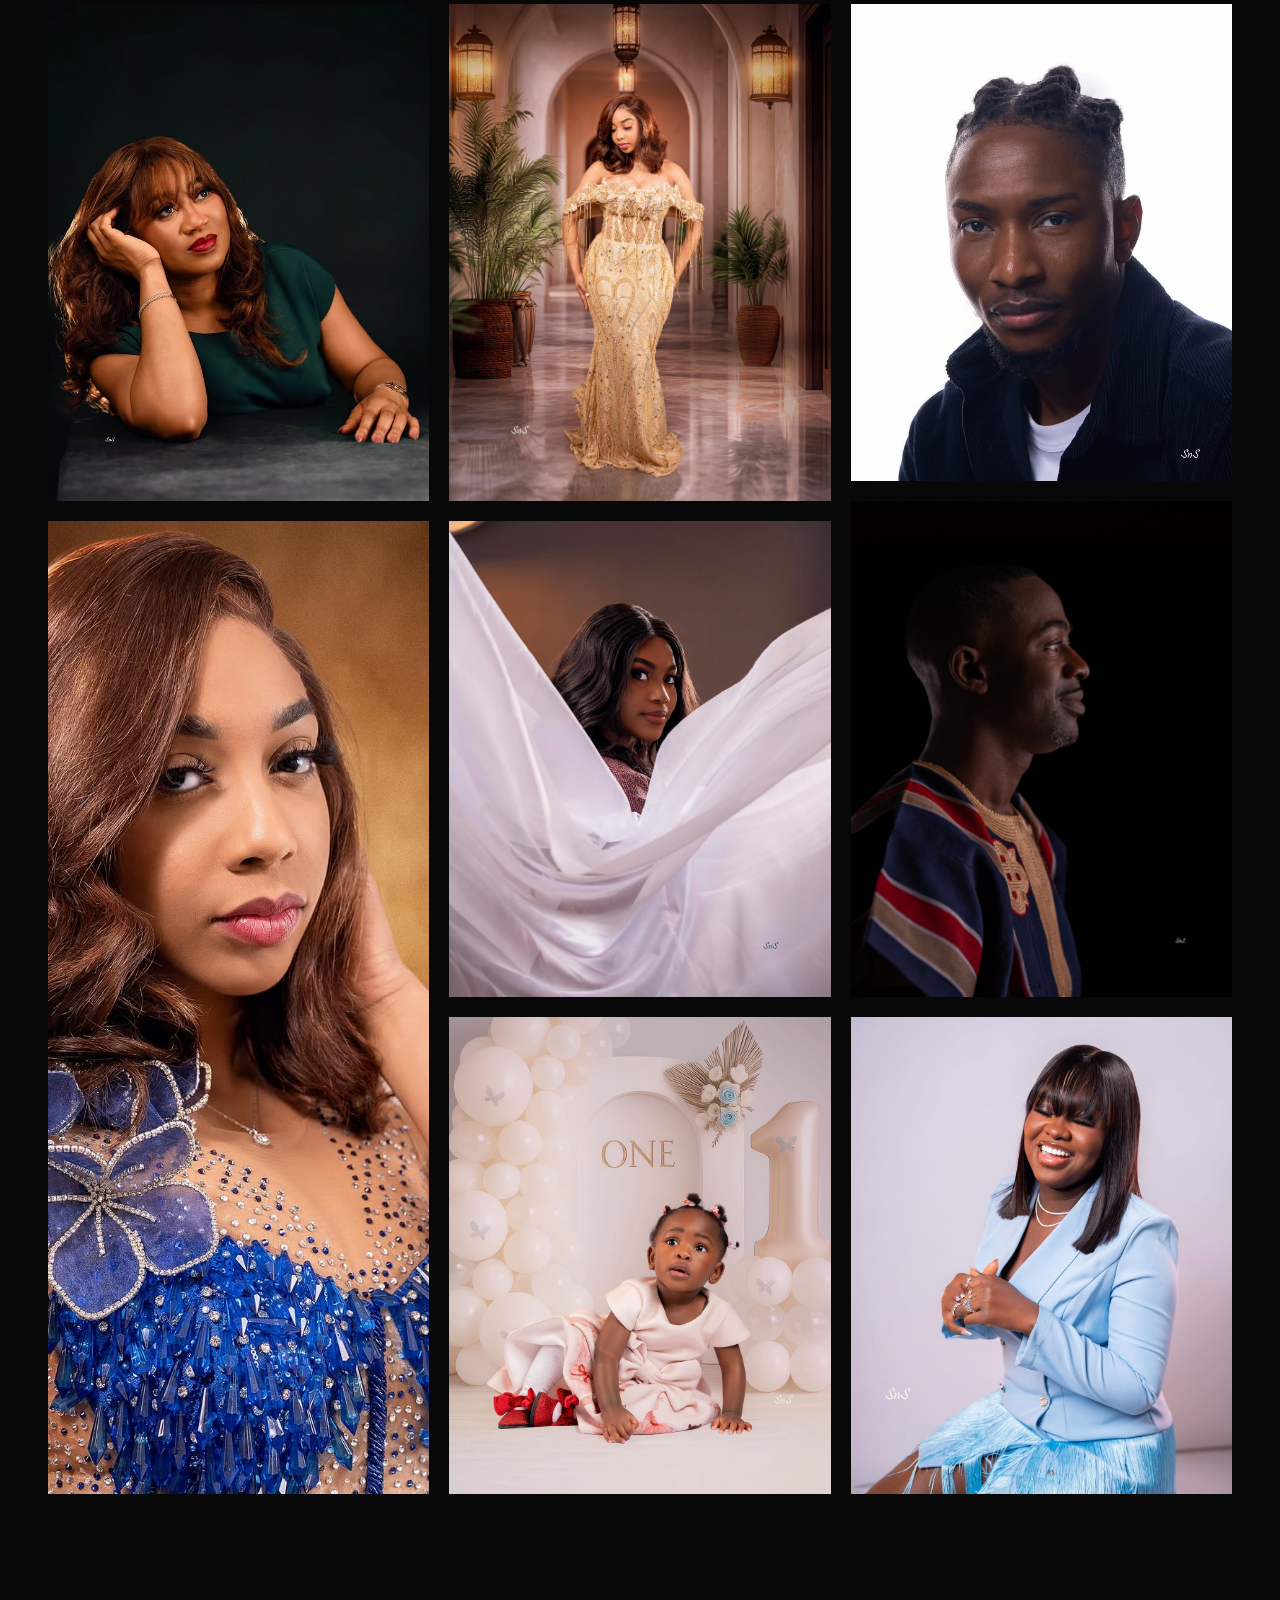
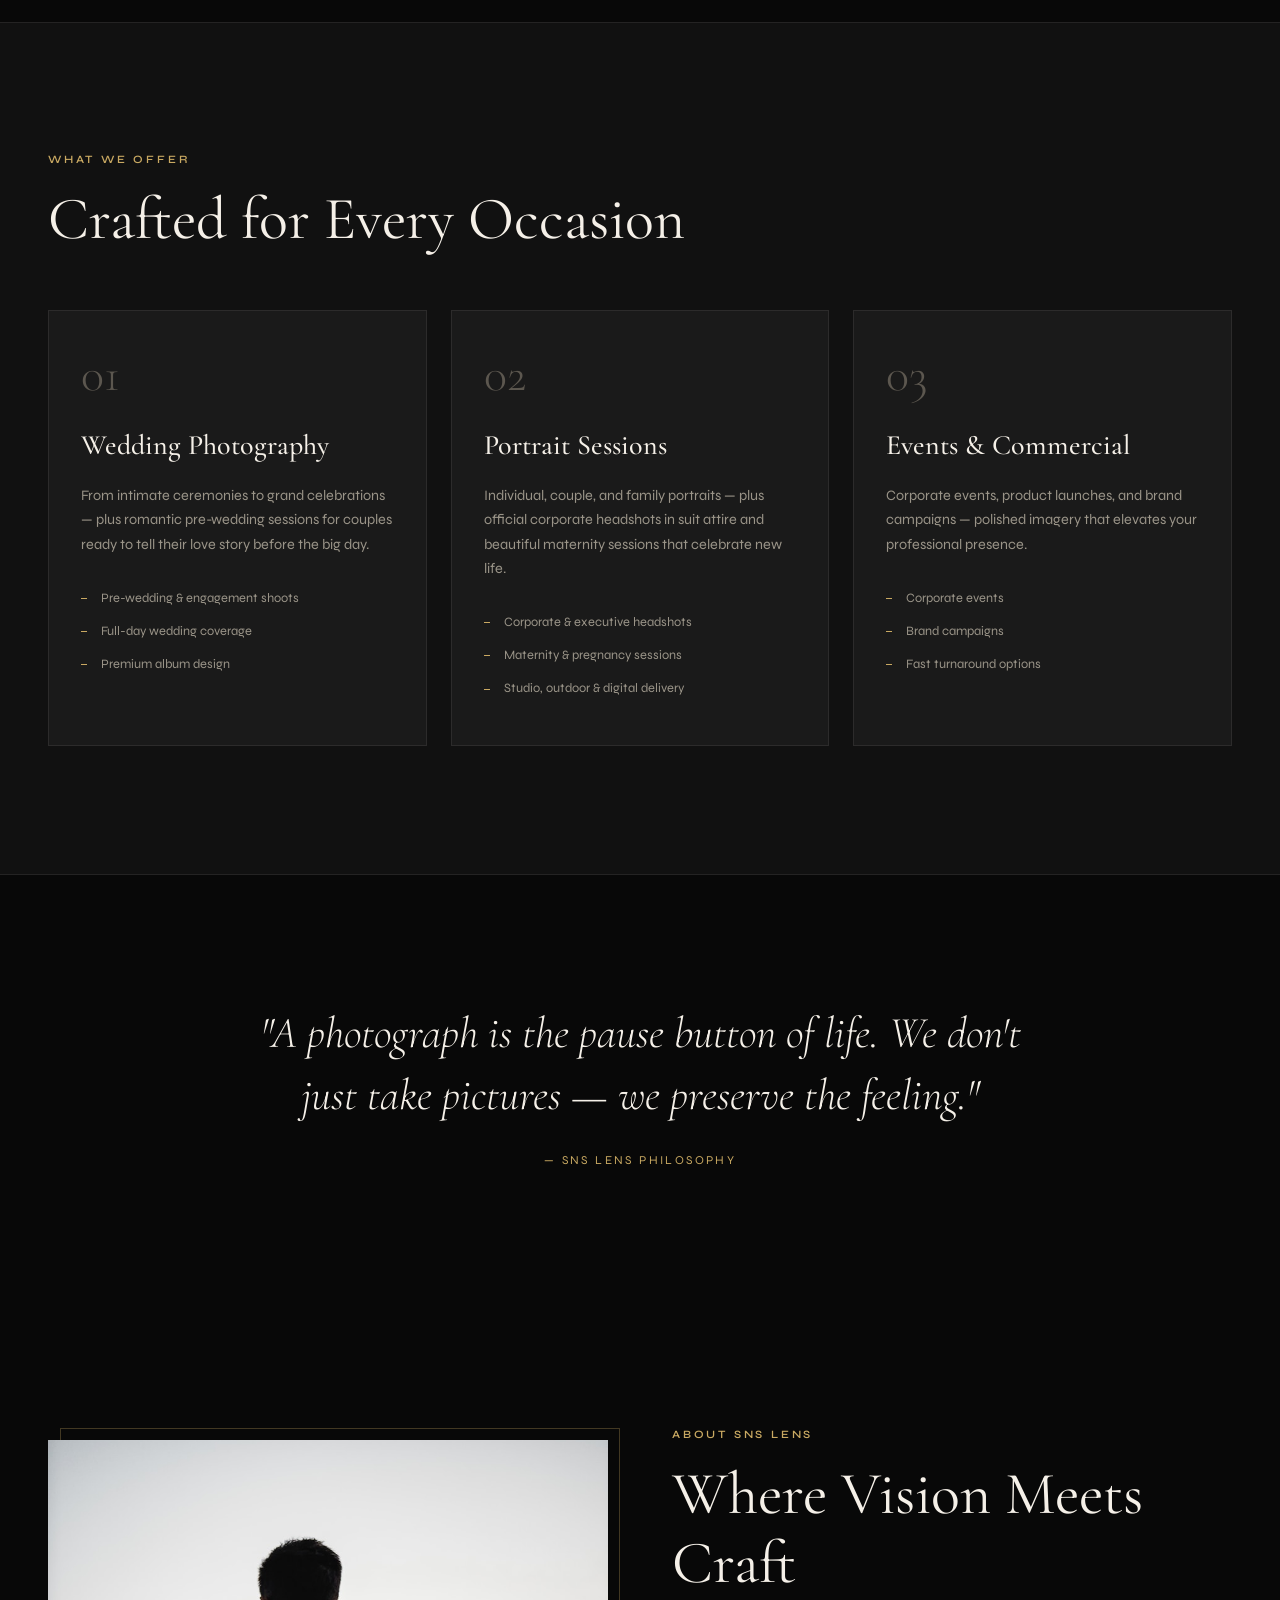
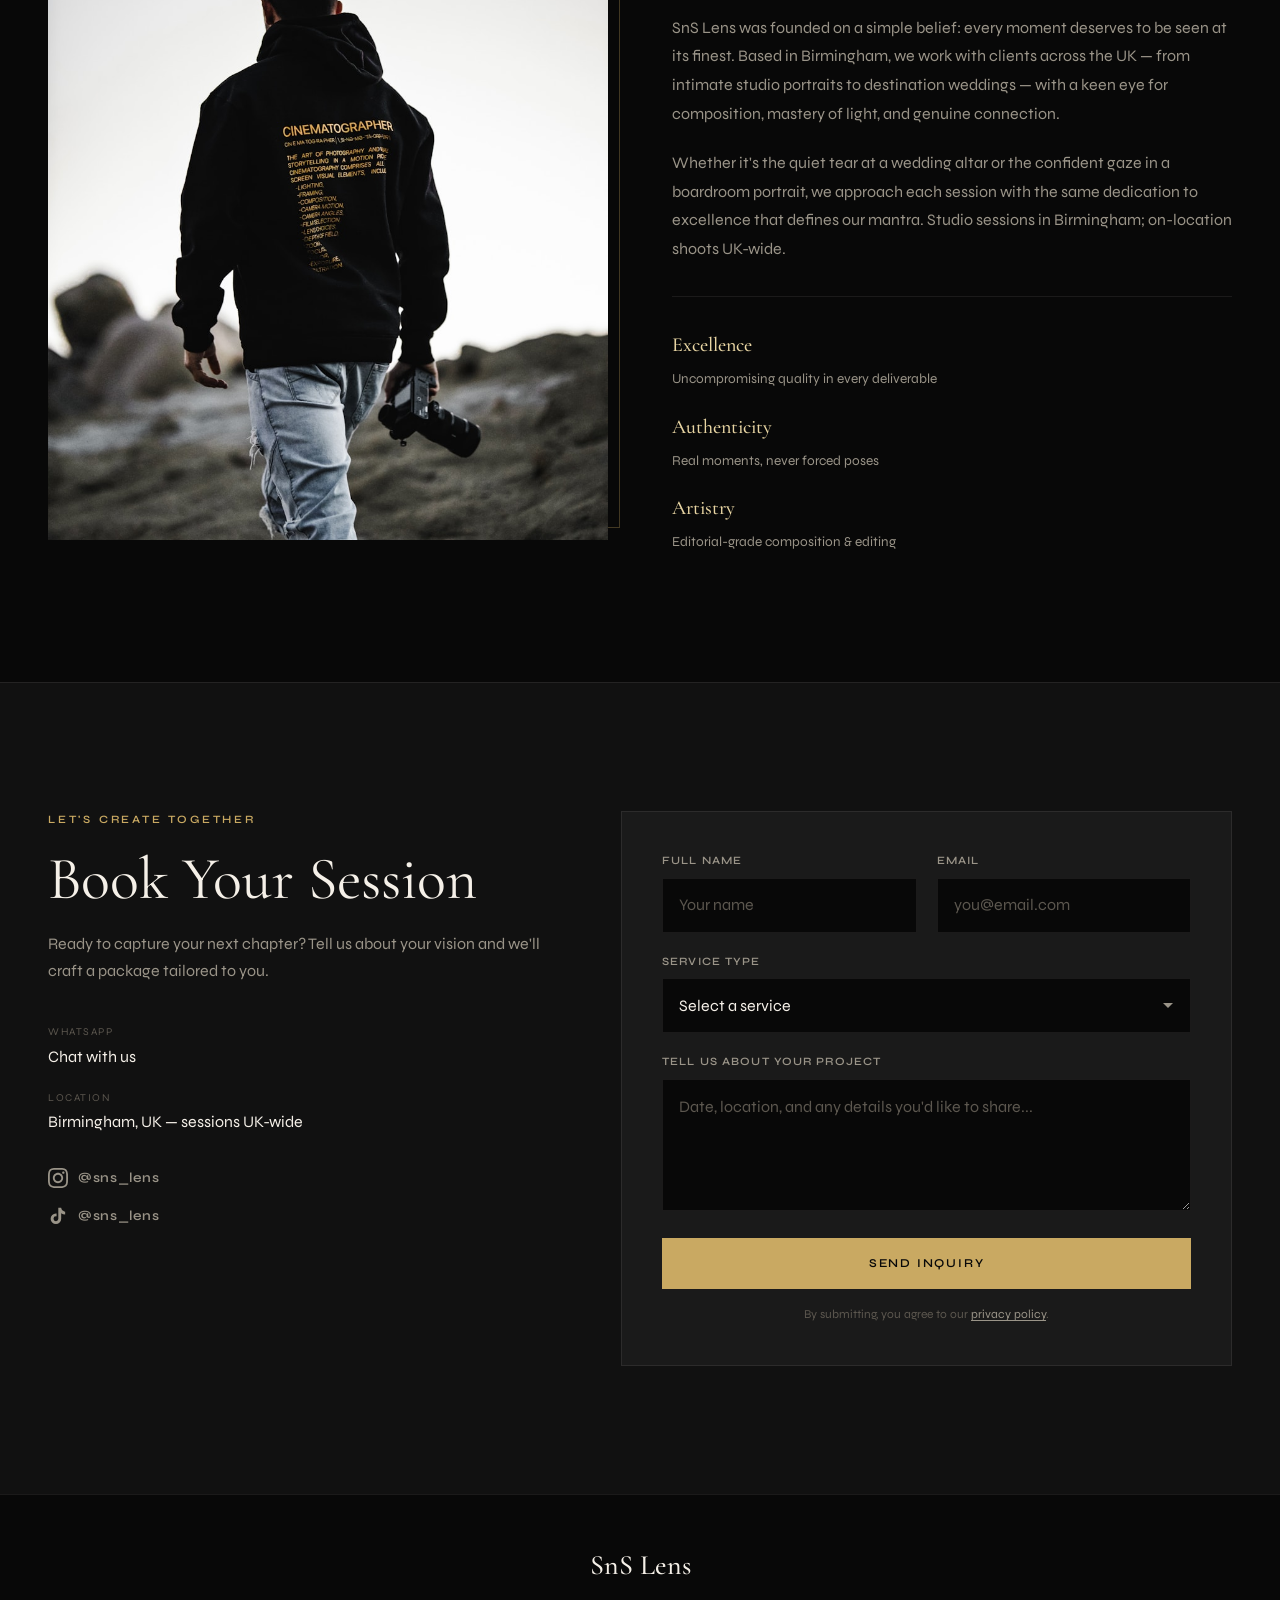
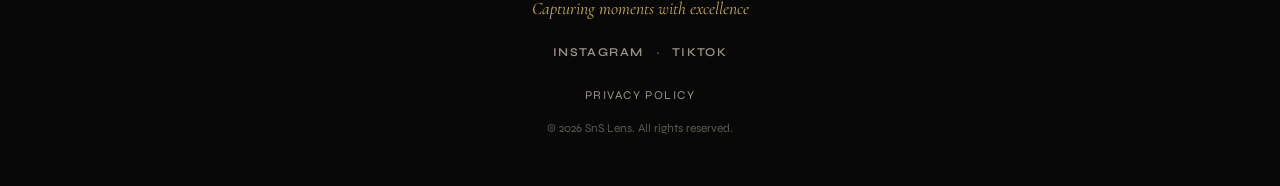
==== commit cc1ab789: "Use five-image portfolio collage for social sharing preview. Co-authored-by: Cursor <cursoragent@cur" ====
--- a/index.html
+++ b/index.html
@@ -14,12 +14,14 @@
   <meta property="og:site_name" content="SnS Lens" />
   <meta property="og:title" content="SnS Lens | Birmingham &amp; UK-Wide Photography" />
   <meta property="og:description" content="Capturing moments with excellence. Professional wedding, portrait, corporate, and maternity photography in Birmingham and across the UK." />
-  <meta property="og:image" content="https://snslens.samokuneye.com/images/portfolio/12-jgorgeous.jpg" />
-  <meta property="og:image:alt" content="@j.gorgeous portrait photoshoot by SnS Lens" />
+  <meta property="og:image" content="https://snslens.samokuneye.com/images/og-collage.jpg" />
+  <meta property="og:image:width" content="1200" />
+  <meta property="og:image:height" content="630" />
+  <meta property="og:image:alt" content="SnS Lens photography portfolio — portraits, weddings, corporate and maternity" />
   <meta name="twitter:card" content="summary_large_image" />
   <meta name="twitter:title" content="SnS Lens | Birmingham &amp; UK-Wide Photography" />
   <meta name="twitter:description" content="Capturing moments with excellence. Professional photography in Birmingham and across the UK." />
-  <meta name="twitter:image" content="https://snslens.samokuneye.com/images/portfolio/12-jgorgeous.jpg" />
+  <meta name="twitter:image" content="https://snslens.samokuneye.com/images/og-collage.jpg" />
   <meta name="sns-whatsapp" content="447404599874" />
   <link rel="preconnect" href="https://fonts.googleapis.com" />
   <link rel="preconnect" href="https://fonts.gstatic.com" crossorigin />
--- a/css/styles.css
+++ b/css/styles.css
@@ -317,20 +317,22 @@
   height: 110%;
   max-width: none;
   object-fit: cover;
-  transform: scale(1.12) translate(-3%, -2%);
+  transform: scale(1.12) translate3d(-3%, -2%, 0);
+  -webkit-backface-visibility: hidden;
+  backface-visibility: hidden;
   will-change: transform;
   animation: heroKenBurns 18s ease-in-out infinite alternate;
 }
 
 @keyframes heroKenBurns {
   0% {
-    transform: scale(1.12) translate(-3%, -2%);
+    transform: scale(1.12) translate3d(-3%, -2%, 0);
   }
   50% {
-    transform: scale(1.2) translate(-5%, -3%);
+    transform: scale(1.2) translate3d(-5%, -3%, 0);
   }
   100% {
-    transform: scale(1.14) translate(-1%, -4%);
+    transform: scale(1.14) translate3d(-1%, -4%, 0);
   }
 }
 
@@ -521,6 +523,8 @@
   align-items: center;
   width: max-content;
   will-change: transform;
+  -webkit-backface-visibility: hidden;
+  backface-visibility: hidden;
 }
 
 .portfolio-strip-set {
